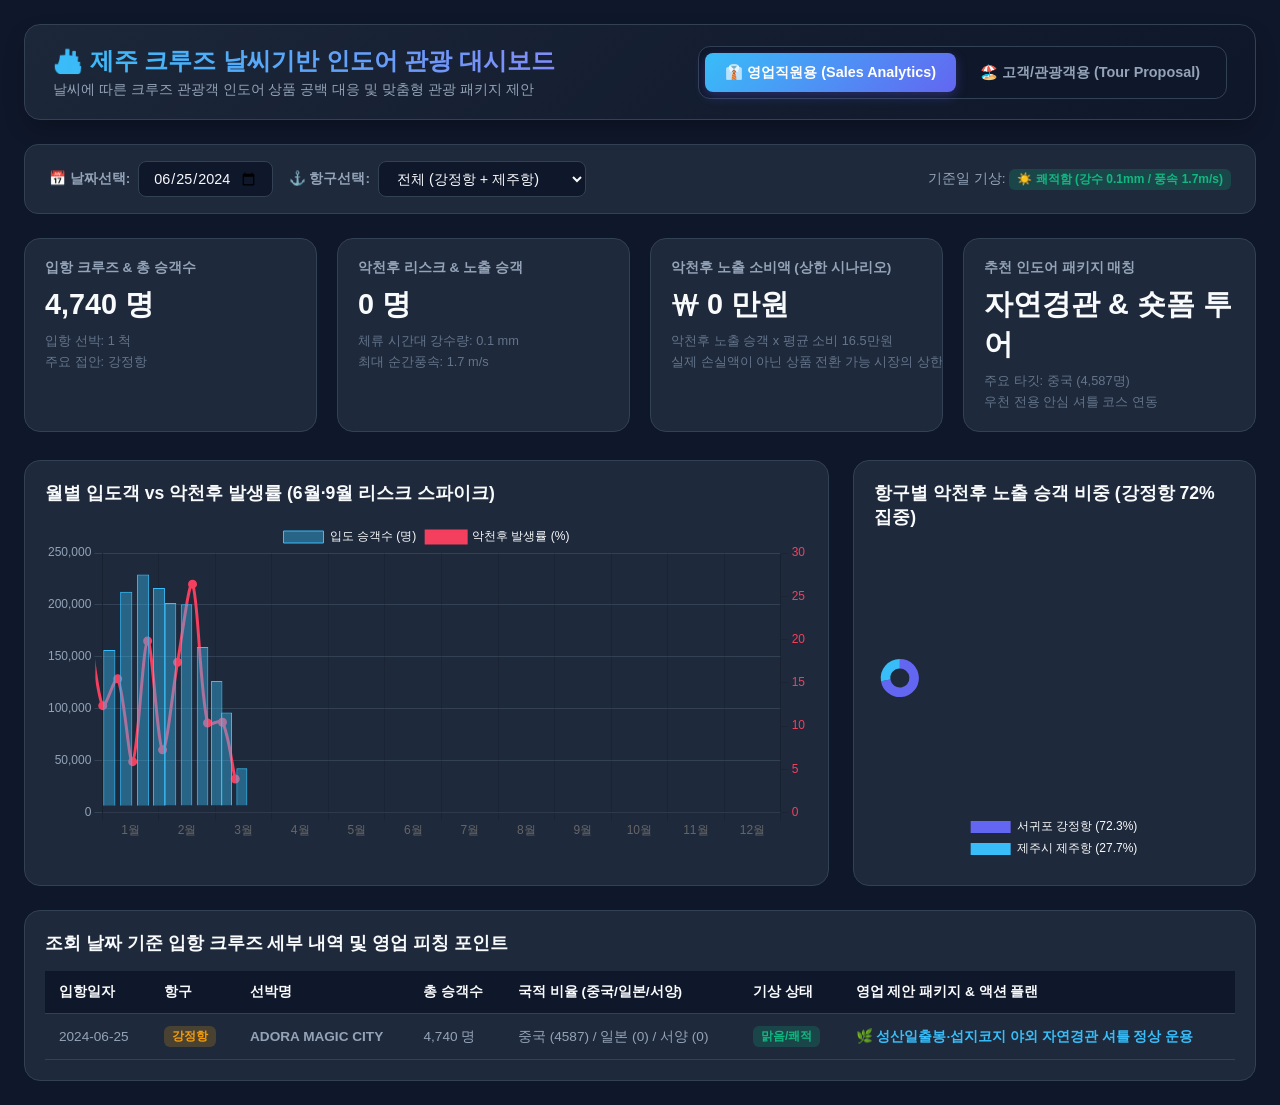
==== docs/jeju-cruise/index.html @ cdac814e "Publish Jeju cruise dashboard for GitHub Pages" ====
<!DOCTYPE html>
<html lang="ko">
<head>
    <meta charset="UTF-8">
    <meta name="viewport" content="width=device-width, initial-scale=1.0">
    <title>제주 크루즈 날씨기반 인도어 관광 상품 대시보드</title>
    <!-- Local Chart.js keeps charts available when the dashboard is opened offline. -->
    <script src="chart.umd.min.js"></script>
    <style>
        :root {
            --bg-main: #0f172a;
            --bg-card: #1e293b;
            --bg-hover: #334155;
            --accent-blue: #38bdf8;
            --accent-indigo: #6366f1;
            --accent-emerald: #10b981;
            --accent-amber: #f59e0b;
            --accent-rose: #f43f5e;
            --text-primary: #f8fafc;
            --text-secondary: #94a3b8;
            --text-muted: #64748b;
            --border-color: #334155;
        }

        * {
            margin: 0;
            padding: 0;
            box-sizing: border-box;
            font-family: 'Pretendard', -apple-system, BlinkMacSystemFont, sans-serif;
        }

        body {
            background-color: var(--bg-main);
            color: var(--text-primary);
            min-height: 100vh;
            padding: 24px;
        }

        .dashboard-header {
            display: flex;
            justify-content: space-between;
            align-items: center;
            background: linear-gradient(135deg, rgba(30,41,59,0.9), rgba(15,23,42,0.9));
            border: 1px solid var(--border-color);
            border-radius: 16px;
            padding: 20px 28px;
            margin-bottom: 24px;
            box-shadow: 0 10px 25px -5px rgba(0, 0, 0, 0.3);
            backdrop-filter: blur(12px);
        }

        .logo-title h1 {
            font-size: 1.5rem;
            font-weight: 700;
            background: linear-gradient(90deg, #38bdf8, #818cf8);
            -webkit-background-clip: text;
            -webkit-text-fill-color: transparent;
            display: flex;
            align-items: center;
            gap: 10px;
        }

        .logo-title p {
            font-size: 0.875rem;
            color: var(--text-secondary);
            margin-top: 4px;
        }

        .mode-switcher {
            display: flex;
            background: #0f172a;
            padding: 6px;
            border-radius: 12px;
            border: 1px solid var(--border-color);
            gap: 4px;
        }

        .mode-btn {
            padding: 10px 20px;
            border: none;
            border-radius: 8px;
            font-size: 0.9rem;
            font-weight: 600;
            cursor: pointer;
            transition: all 0.25s ease;
            color: var(--text-secondary);
            background: transparent;
            display: flex;
            align-items: center;
            gap: 8px;
        }

        .mode-btn.active {
            background: linear-gradient(135deg, var(--accent-blue), var(--accent-indigo));
            color: #ffffff;
            box-shadow: 0 4px 12px rgba(99, 102, 241, 0.3);
        }

        .filter-bar {
            display: flex;
            flex-wrap: wrap;
            align-items: center;
            gap: 16px;
            background: var(--bg-card);
            border: 1px solid var(--border-color);
            border-radius: 14px;
            padding: 16px 24px;
            margin-bottom: 24px;
        }

        .filter-group {
            display: flex;
            align-items: center;
            gap: 8px;
        }

        .filter-group label {
            font-size: 0.85rem;
            color: var(--text-secondary);
            font-weight: 600;
        }

        .filter-input, .filter-select {
            background: #0f172a;
            border: 1px solid var(--border-color);
            color: var(--text-primary);
            padding: 8px 14px;
            border-radius: 8px;
            font-size: 0.9rem;
            outline: none;
        }

        .filter-input:focus, .filter-select:focus {
            border-color: var(--accent-blue);
        }

        .kpi-grid {
            display: grid;
            grid-template-columns: repeat(auto-fit, minmax(240px, 1fr));
            gap: 20px;
            margin-bottom: 28px;
        }

        .kpi-card {
            background: var(--bg-card);
            border: 1px solid var(--border-color);
            border-radius: 16px;
            padding: 20px;
            position: relative;
            overflow: hidden;
            transition: transform 0.2s, border-color 0.2s;
        }

        .kpi-card:hover {
            transform: translateY(-2px);
            border-color: var(--accent-blue);
        }

        .kpi-title {
            font-size: 0.85rem;
            color: var(--text-secondary);
            font-weight: 600;
            margin-bottom: 8px;
        }

        .kpi-value {
            font-size: 1.8rem;
            font-weight: 800;
            color: var(--text-primary);
            margin-bottom: 8px;
        }

        /* Strict Line-break Rule for KPI Subtitles */
        .kpi-subtitle {
            font-size: 0.8rem;
            color: var(--text-muted);
            display: flex;
            flex-direction: column;
            gap: 4px;
        }

        .kpi-subtitle span {
            display: block;
            white-space: nowrap;
        }

        .badge {
            display: inline-block;
            padding: 2px 8px;
            border-radius: 6px;
            font-size: 0.75rem;
            font-weight: 700;
        }

        .badge-danger { background: rgba(244, 63, 94, 0.2); color: #f43f5e; }
        .badge-warning { background: rgba(245, 158, 11, 0.2); color: #f59e0b; }
        .badge-success { background: rgba(16, 185, 129, 0.2); color: #10b981; }

        .view-content {
            display: none;
        }
        .view-content.active {
            display: block;
        }

        .grid-2col {
            display: grid;
            grid-template-columns: 2fr 1fr;
            gap: 24px;
            margin-bottom: 24px;
        }

        .chart-card {
            background: var(--bg-card);
            border: 1px solid var(--border-color);
            border-radius: 16px;
            padding: 20px;
        }

        .chart-card h3 {
            font-size: 1.1rem;
            font-weight: 700;
            margin-bottom: 16px;
            display: flex;
            align-items: center;
            justify-content: space-between;
        }

        .chart-container {
            position: relative;
            height: 320px;
            width: 100%;
        }

        .data-table {
            width: 100%;
            border-collapse: collapse;
            font-size: 0.85rem;
            color: var(--text-secondary);
        }

        .data-table th, .data-table td {
            padding: 12px 14px;
            text-align: left;
            border-bottom: 1px solid var(--border-color);
        }

        .data-table th {
            background: #0f172a;
            color: var(--text-primary);
            font-weight: 700;
        }

        .data-table tbody tr:hover {
            background: var(--bg-hover);
        }

        .package-grid {
            display: grid;
            grid-template-columns: repeat(auto-fit, minmax(320px, 1fr));
            gap: 24px;
        }

        .package-card {
            background: var(--bg-card);
            border: 1px solid var(--border-color);
            border-radius: 20px;
            overflow: hidden;
            box-shadow: 0 10px 20px rgba(0,0,0,0.2);
            transition: transform 0.3s;
        }

        .package-card:hover {
            transform: translateY(-5px);
            border-color: var(--accent-blue);
        }

        .package-header {
            padding: 24px;
            background: linear-gradient(135deg, rgba(56, 189, 248, 0.1), rgba(99, 102, 241, 0.1));
            border-bottom: 1px solid var(--border-color);
        }

        .package-tag {
            display: inline-block;
            padding: 4px 12px;
            border-radius: 20px;
            font-size: 0.75rem;
            font-weight: 700;
            margin-bottom: 8px;
            background: var(--accent-blue);
            color: #0f172a;
        }

        .package-header h3 {
            font-size: 1.25rem;
            font-weight: 700;
            color: var(--text-primary);
        }

        .package-body {
            padding: 24px;
        }

        .timeline {
            display: flex;
            flex-direction: column;
            gap: 16px;
            margin-top: 12px;
        }

        .timeline-item {
            display: flex;
            gap: 12px;
            align-items: flex-start;
        }

        .timeline-time {
            font-size: 0.8rem;
            font-weight: 700;
            color: var(--accent-blue);
            min-width: 50px;
        }

        .timeline-desc {
            font-size: 0.85rem;
            color: var(--text-secondary);
        }

        .cta-btn {
            width: 100%;
            padding: 14px;
            border: none;
            border-radius: 12px;
            background: linear-gradient(135deg, var(--accent-blue), var(--accent-indigo));
            color: #ffffff;
            font-weight: 700;
            font-size: 0.95rem;
            cursor: pointer;
            margin-top: 20px;
            transition: opacity 0.2s;
        }

        .cta-btn:hover {
            opacity: 0.9;
        }

        .weather-banner {
            background: linear-gradient(135deg, #1e3a8a, #0284c7);
            border-radius: 16px;
            padding: 24px;
            margin-bottom: 28px;
            display: flex;
            justify-content: space-between;
            align-items: center;
        }

        .weather-info h2 {
            font-size: 1.4rem;
            margin-bottom: 6px;
        }

        .weather-info p {
            font-size: 0.9rem;
            opacity: 0.9;
        }

        @media (max-width: 720px) {
            body {
                padding: 12px;
            }

            .dashboard-header {
                flex-direction: column;
                align-items: stretch;
                gap: 16px;
                padding: 18px;
            }

            .logo-title h1 {
                display: block;
                font-size: 1.25rem;
                line-height: 1.4;
            }

            .mode-switcher {
                width: 100%;
            }

            .mode-btn {
                flex: 1;
                justify-content: center;
                padding: 10px 8px;
                font-size: 0.78rem;
            }

            .filter-bar {
                align-items: stretch;
                padding: 16px;
            }

            .filter-group {
                justify-content: space-between;
                width: 100%;
            }

            .filter-input,
            .filter-select {
                max-width: 68%;
            }

            .grid-2col {
                grid-template-columns: 1fr;
            }

            .package-grid {
                grid-template-columns: 1fr;
            }

            .weather-banner {
                align-items: flex-start;
                gap: 16px;
            }

            .chart-card {
                overflow-x: auto;
            }

            .data-table {
                min-width: 980px;
            }
        }
    </style>
</head>
<body>

    <header class="dashboard-header">
        <div class="logo-title">
            <h1>🚢 제주 크루즈 날씨기반 인도어 관광 대시보드</h1>
            <p>날씨에 따른 크루즈 관광객 인도어 상품 공백 대응 및 맞춤형 관광 패키지 제안</p>
        </div>
        <div class="mode-switcher">
            <button class="mode-btn active" id="btn-sales" onclick="switchMode('sales')">
                👔 영업직원용 (Sales Analytics)
            </button>
            <button class="mode-btn" id="btn-customer" onclick="switchMode('customer')">
                🏖️ 고객/관광객용 (Tour Proposal)
            </button>
        </div>
    </header>

    <div class="filter-bar">
        <div class="filter-group">
            <label for="date-picker">📅 날짜선택:</label>
            <input type="date" id="date-picker" class="filter-input" value="2024-06-25" min="2024-01-01" max="2026-09-14" onchange="handleDateChange()">
        </div>
        <div class="filter-group">
            <label for="port-select">⚓ 항구선택:</label>
            <select id="port-select" class="filter-select" onchange="handleDateChange()">
                <option value="ALL">전체 (강정항 + 제주항)</option>
                <option value="강정항">서귀포 강정항 (초대형선)</option>
                <option value="제주항">제주시 제주항 (중소형선)</option>
            </select>
        </div>
        <div style="margin-left: auto; font-size: 0.85rem; color: var(--text-secondary);">
            기준일 기상: <strong id="weather-status" style="color: var(--accent-amber);">데이터 조회 중...</strong>
        </div>
    </div>

    <!-- Structured KPI Cards Subtitle -->
    <div class="kpi-grid">
        <div class="kpi-card">
            <div class="kpi-title">입항 크루즈 & 총 승객수</div>
            <div class="kpi-value" id="kpi-passengers">- 명</div>
            <div class="kpi-subtitle">
                <span id="kpi-ship-count">입항 선박: - 척</span>
                <span id="kpi-port-info">주요 접안: -</span>
            </div>
        </div>
        <div class="kpi-card">
            <div class="kpi-title">악천후 리스크 & 노출 승객</div>
            <div class="kpi-value" id="kpi-bad-weather-cnt">- 명</div>
            <div class="kpi-subtitle">
                <span id="kpi-rain-info">체류 시간대 강수량: - mm</span>
                <span id="kpi-wind-info">최대 순간풍속: - m/s</span>
            </div>
        </div>
        <div class="kpi-card">
            <div class="kpi-title">악천후 노출 소비액 (상한 시나리오)</div>
            <div class="kpi-value" id="kpi-revenue-loss">₩ - 만원</div>
            <div class="kpi-subtitle">
                <span>악천후 노출 승객 x 평균 소비 16.5만원</span>
                <span>실제 손실액이 아닌 상품 전환 가능 시장의 상한값</span>
            </div>
        </div>
        <div class="kpi-card">
            <div class="kpi-title">추천 인도어 패키지 매칭</div>
            <div class="kpi-value" id="kpi-package-recommend">-</div>
            <div class="kpi-subtitle">
                <span id="kpi-target-nat">주요 타깃 국적: -</span>
                <span>우천 전용 안심 셔틀 코스 연동</span>
            </div>
        </div>
    </div>

    <div id="sales-view" class="view-content active">
        <div class="grid-2col">
            <div class="chart-card">
                <h3>월별 입도객 vs 악천후 발생률 (6월·9월 리스크 스파이크)</h3>
                <div class="chart-container">
                    <canvas id="monthlyChart"></canvas>
                </div>
            </div>
            <div class="chart-card">
                <h3>항구별 악천후 노출 승객 비중 (강정항 72% 집중)</h3>
                <div class="chart-container">
                    <canvas id="portChart"></canvas>
                </div>
            </div>
        </div>

        <div class="chart-card">
            <h3>조회 날짜 기준 입항 크루즈 세부 내역 및 영업 피칭 포인트</h3>
            <table class="data-table">
                <thead>
                    <tr>
                        <th>입항일자</th>
                        <th>항구</th>
                        <th>선박명</th>
                        <th>총 승객수</th>
                        <th>국적 비율 (중국/일본/서양)</th>
                        <th>기상 상태</th>
                        <th>영업 제안 패키지 & 액션 플랜</th>
                    </tr>
                </thead>
                <tbody id="sales-table-body">
                </tbody>
            </table>
        </div>
    </div>

    <div id="customer-view" class="view-content">
        <div class="weather-banner">
            <div class="weather-info">
                <h2 id="customer-banner-title">☔ 제주 안심 우천 맞춤형 인도어 관광 가이드</h2>
                <p id="customer-banner-desc">비바람 걱정 없는 쾌적한 100% 실내 웰니스, 쇼핑, 미식 맞춤 코스를 추천해 드립니다.</p>
            </div>
            <button class="cta-btn" style="width: auto; padding: 12px 24px; margin-top: 0;" onclick="alert('안심 셔틀 및 가이드 상담 신청이 완료되었습니다!')">
                📱 1:1 패키지 문의하기
            </button>
        </div>

        <div class="package-grid">
            <div class="package-card">
                <div class="package-header">
                    <span class="package-tag">강정항 / 초대형선 특화</span>
                    <h3>🌿 Rain-Free 서귀포 웰니스 & 미디어아트 Tour</h3>
                </div>
                <div class="package-body">
                    <p style="font-size: 0.85rem; color: var(--text-secondary); margin-bottom: 16px;">
                        하선부터 귀선까지 빗물 한 방울 맞지 않는 100% 실내 웰니스 & 예술 경험 코스입니다.
                    </p>
                    <div class="timeline">
                        <div class="timeline-item">
                            <div class="timeline-time">10:00</div>
                            <div class="timeline-desc">강정항 프라이빗 우천 안심 셔틀 탑승</div>
                        </div>
                        <div class="timeline-item">
                            <div class="timeline-time">11:00</div>
                            <div class="timeline-desc">아쿠아플라넷 제주 & 몰입형 미디어아트 관람</div>
                        </div>
                        <div class="timeline-item">
                            <div class="timeline-time">13:00</div>
                            <div class="timeline-desc">중문 복합몰 실내 K-Beauty 웰니스 스파 & 다도</div>
                        </div>
                        <div class="timeline-item">
                            <div class="timeline-time">15:30</div>
                            <div class="timeline-desc">서귀포 올레시장 비가림 아케이드 명품 미식 체험</div>
                        </div>
                    </div>
                    <button class="cta-btn" onclick="alert('Rain-Free 웰니스 패키지 예약 페이지로 이동합니다.')">이 패키지 선택하기</button>
                </div>
            </div>

            <div class="package-card">
                <div class="package-header">
                    <span class="package-tag" style="background: var(--accent-rose); color: #fff;">중국/단체 고지출 고객</span>
                    <h3>🛍️ 럭셔리 실내 쇼핑 & 셰프 K-푸드 Tour</h3>
                </div>
                <div class="package-body">
                    <p style="font-size: 0.85rem; color: var(--text-secondary); margin-bottom: 16px;">
                        우천 시 로드샵 이동 불편을 완전 해소한 실내 명품 면세 쇼핑 및 셰프 도슨트 패키지입니다.
                    </p>
                    <div class="timeline">
                        <div class="timeline-item">
                            <div class="timeline-time">10:30</div>
                            <div class="timeline-desc">제주 시내 대형 실내 면세점 VIP 라운지 도착</div>
                        </div>
                        <div class="timeline-item">
                            <div class="timeline-time">12:30</div>
                            <div class="timeline-desc">제주 향토 셰프가 선보이는 전복·흑돼지 실내 코스 요리</div>
                        </div>
                        <div class="timeline-item">
                            <div class="timeline-time">14:30</div>
                            <div class="timeline-desc">실내 K-뷰티 & 전통공예 팝업스토어 프리미엄 쇼핑</div>
                        </div>
                        <div class="timeline-item">
                            <div class="timeline-time">16:30</div>
                            <div class="timeline-desc">구매 물품 크루즈 수하물 직송 서비스 및 안심 귀선</div>
                        </div>
                    </div>
                    <button class="cta-btn" onclick="alert('럭셔리 쇼핑 패키지 예약 페이지로 이동합니다.')">이 패키지 선택하기</button>
                </div>
            </div>

            <div class="package-card">
                <div class="package-header">
                    <span class="package-tag" style="background: var(--accent-emerald); color: #0f172a;">가변형 예보 연동</span>
                    <h3>⚡ All-Weather 스마트 셔틀 & 실내 Pass</h3>
                </div>
                <div class="package-body">
                    <p style="font-size: 0.85rem; color: var(--text-secondary); margin-bottom: 16px;">
                        맑을 때는 야외 자연경관, 비가 오면 즉시 실내 특화 코스로 자동 전환되는 똑똑한 패스입니다.
                    </p>
                    <div class="timeline">
                        <div class="timeline-item">
                            <div class="timeline-time">안내</div>
                            <div class="timeline-desc">입항 24시간 전 날씨 예보에 따른 코스 자동 확정 알림</div>
                        </div>
                        <div class="timeline-item">
                            <div class="timeline-time">혜택 1</div>
                            <div class="timeline-desc">우천 시 서귀포/제주시 주요 실내 박물관·전시관 자유 입장</div>
                        </div>
                        <div class="timeline-item">
                            <div class="timeline-time">혜택 2</div>
                            <div class="timeline-desc">크루즈 터미널 내 우천 안심 대기 라운지 & 무료 초고속 와이파이</div>
                        </div>
                    </div>
                    <button class="cta-btn" onclick="alert('All-Weather 스마트 패스 예약 페이지로 이동합니다.')">이 패키지 선택하기</button>
                </div>
            </div>
        </div>
    </div>

    <script>
        const RAW_DATA = [{"date": "2026-09-14", "ship": "Adora Magic City", "port": "강정항", "passengers": 0, "cn_passengers": 0, "jp_passengers": 0, "us_passengers": 0, "rain": 0.0, "wind": 3.2, "temp": 28.4, "is_bad_weather": false}, {"date": "2026-09-14", "ship": "Adora Mediterranea", "port": "제주항", "passengers": 2539, "cn_passengers": 2521, "jp_passengers": 0, "us_passengers": 0, "rain": 0.0, "wind": 3.6, "temp": 27.7, "is_bad_weather": false}, {"date": "2026-09-14", "ship": "Visio", "port": "강정항", "passengers": 2763, "cn_passengers": 2725, "jp_passengers": 0, "us_passengers": 0, "rain": 0.0, "wind": 3.2, "temp": 28.4, "is_bad_weather": false}, {"date": "2026-09-13", "ship": "Adora Mediterranea", "port": "제주항", "passengers": 0, "cn_passengers": 0, "jp_passengers": 0, "us_passengers": 0, "rain": 0.0, "wind": 3.5, "temp": 27.9, "is_bad_weather": false}, {"date": "2026-09-13", "ship": "MSC Bellissima", "port": "강정항", "passengers": 4486, "cn_passengers": 3454, "jp_passengers": 17, "us_passengers": 0, "rain": 0.0, "wind": 3.0, "temp": 28.8, "is_bad_weather": false}, {"date": "2026-09-12", "ship": "Adora Magic City", "port": "강정항", "passengers": 0, "cn_passengers": 0, "jp_passengers": 0, "us_passengers": 0, "rain": 0.0, "wind": 3.7, "temp": 27.9, "is_bad_weather": false}, {"date": "2026-09-12", "ship": "Dream", "port": "제주항", "passengers": 2222, "cn_passengers": 2184, "jp_passengers": 0, "us_passengers": 0, "rain": 0.0, "wind": 4.7, "temp": 27.1, "is_bad_weather": false}, {"date": "2026-09-11", "ship": "Adora Magic City", "port": "강정항", "passengers": 0, "cn_passengers": 0, "jp_passengers": 0, "us_passengers": 0, "rain": 0.0, "wind": 4.0, "temp": 27.2, "is_bad_weather": false}, {"date": "2026-09-10", "ship": "Adora Mediterranea", "port": "제주항", "passengers": 2013, "cn_passengers": 2004, "jp_passengers": 0, "us_passengers": 0, "rain": 0.0, "wind": 6.7, "temp": 25.8, "is_bad_weather": false}, {"date": "2026-09-09", "ship": "MSC Bellissima", "port": "강정항", "passengers": 3976, "cn_passengers": 2869, "jp_passengers": 2, "us_passengers": 0, "rain": 0.0, "wind": 5.1, "temp": 26.7, "is_bad_weather": false}, {"date": "2026-09-09", "ship": "Spectrum of The Seas", "port": "강정항", "passengers": 5138, "cn_passengers": 4406, "jp_passengers": 6, "us_passengers": 0, "rain": 0.0, "wind": 5.1, "temp": 26.7, "is_bad_weather": false}, {"date": "2026-09-09", "ship": "Visio", "port": "제주항", "passengers": 1807, "cn_passengers": 1763, "jp_passengers": 0, "us_passengers": 0, "rain": 0.0, "wind": 5.8, "temp": 26.9, "is_bad_weather": false}, {"date": "2026-09-08", "ship": "Adora Magic City", "port": "제주항", "passengers": 0, "cn_passengers": 0, "jp_passengers": 0, "us_passengers": 0, "rain": 0.0, "wind": 3.3, "temp": 28.7, "is_bad_weather": false}, {"date": "2026-09-08", "ship": "Adora Mediterranea", "port": "제주항", "passengers": 0, "cn_passengers": 0, "jp_passengers": 0, "us_passengers": 0, "rain": 0.0, "wind": 3.3, "temp": 28.7, "is_bad_weather": false}, {"date": "2026-09-08", "ship": "Dream", "port": "제주항", "passengers": 2012, "cn_passengers": 1981, "jp_passengers": 0, "us_passengers": 0, "rain": 0.0, "wind": 3.3, "temp": 28.7, "is_bad_weather": false}, {"date": "2026-09-07", "ship": "Adora Magic City", "port": "강정항", "passengers": 1529, "cn_passengers": 42, "jp_passengers": 0, "us_passengers": 0, "rain": 0.0, "wind": 6.0, "temp": 28.2, "is_bad_weather": false}, {"date": "2026-09-06", "ship": "Adora Magic City", "port": "강정항", "passengers": 0, "cn_passengers": 0, "jp_passengers": 0, "us_passengers": 0, "rain": 0.0, "wind": 4.7, "temp": 28.3, "is_bad_weather": false}, {"date": "2026-09-06", "ship": "Adora Mediterranea", "port": "강정항", "passengers": 0, "cn_passengers": 0, "jp_passengers": 0, "us_passengers": 0, "rain": 0.0, "wind": 4.7, "temp": 28.3, "is_bad_weather": false}, {"date": "2026-09-06", "ship": "Adora Mediterranea", "port": "제주항", "passengers": 0, "cn_passengers": 0, "jp_passengers": 0, "us_passengers": 0, "rain": 0.1, "wind": 8.0, "temp": 27.3, "is_bad_weather": false}, {"date": "2026-09-06", "ship": "Costa Serena", "port": "강정항", "passengers": 0, "cn_passengers": 0, "jp_passengers": 0, "us_passengers": 0, "rain": 0.0, "wind": 4.7, "temp": 28.3, "is_bad_weather": false}, {"date": "2026-09-05", "ship": "Asuka 3", "port": "제주항", "passengers": 0, "cn_passengers": 0, "jp_passengers": 0, "us_passengers": 0, "rain": 0.0, "wind": 7.9, "temp": 27.0, "is_bad_weather": false}, {"date": "2026-09-05", "ship": "MSC Bellissima", "port": "강정항", "passengers": 0, "cn_passengers": 0, "jp_passengers": 0, "us_passengers": 0, "rain": 0.0, "wind": 5.9, "temp": 28.1, "is_bad_weather": false}, {"date": "2026-09-04", "ship": "Dream", "port": "제주항", "passengers": 0, "cn_passengers": 0, "jp_passengers": 0, "us_passengers": 0, "rain": 0.0, "wind": 10.3, "temp": 26.9, "is_bad_weather": true}, {"date": "2026-09-04", "ship": "Visio", "port": "강정항", "passengers": 0, "cn_passengers": 0, "jp_passengers": 0, "us_passengers": 0, "rain": 0.0, "wind": 6.4, "temp": 26.8, "is_bad_weather": false}, {"date": "2026-09-03", "ship": "Adora Magic City", "port": "강정항", "passengers": 0, "cn_passengers": 0, "jp_passengers": 0, "us_passengers": 0, "rain": 0.0, "wind": 5.6, "temp": 32.2, "is_bad_weather": false}, {"date": "2026-09-03", "ship": "Adora Mediterranea", "port": "제주항", "passengers": 0, "cn_passengers": 0, "jp_passengers": 0, "us_passengers": 0, "rain": 0.0, "wind": 6.3, "temp": 30.5, "is_bad_weather": false}, {"date": "2026-09-01", "ship": "MSC Bellissima", "port": "강정항", "passengers": 4549, "cn_passengers": 3501, "jp_passengers": 0, "us_passengers": 0, "rain": 1.0, "wind": 2.2, "temp": 30.6, "is_bad_weather": true}, {"date": "2026-09-01", "ship": "Star Navigator", "port": "제주항", "passengers": 2077, "cn_passengers": 2, "jp_passengers": 1, "us_passengers": 0, "rain": 0.0, "wind": 4.1, "temp": 31.2, "is_bad_weather": false}, {"date": "2026-08-31", "ship": "Dream", "port": "제주항", "passengers": 382, "cn_passengers": 351, "jp_passengers": 0, "us_passengers": 0, "rain": 0.0, "wind": 5.5, "temp": 32.5, "is_bad_weather": false}, {"date": "2026-08-30", "ship": "Spectrum of The Seas", "port": "강정항", "passengers": 4223, "cn_passengers": 3930, "jp_passengers": 3, "us_passengers": 0, "rain": 1.1, "wind": 3.9, "temp": 30.7, "is_bad_weather": true}, {"date": "2026-08-29", "ship": "Adora Mediterranea", "port": "강정항", "passengers": 1519, "cn_passengers": 1509, "jp_passengers": 0, "us_passengers": 0, "rain": 1.5, "wind": 3.7, "temp": 30.8, "is_bad_weather": true}, {"date": "2026-08-29", "ship": "Mitsui Ocean Fuji", "port": "제주항", "passengers": 235, "cn_passengers": 1, "jp_passengers": 187, "us_passengers": 0, "rain": 0.0, "wind": 3.8, "temp": 31.1, "is_bad_weather": false}, {"date": "2026-08-28", "ship": "MSC Bellissima", "port": "강정항", "passengers": 5133, "cn_passengers": 4212, "jp_passengers": 2, "us_passengers": 0, "rain": 1.6, "wind": 2.8, "temp": 30.3, "is_bad_weather": true}, {"date": "2026-08-27", "ship": "Dream", "port": "제주항", "passengers": 952, "cn_passengers": 920, "jp_passengers": 0, "us_passengers": 0, "rain": 0.0, "wind": 4.6, "temp": 32.9, "is_bad_weather": false}, {"date": "2026-08-26", "ship": "Visio", "port": "강정항", "passengers": 689, "cn_passengers": 652, "jp_passengers": 0, "us_passengers": 0, "rain": 0.0, "wind": 3.6, "temp": 33.8, "is_bad_weather": false}, {"date": "2026-08-24", "ship": "Adora Mediterranea", "port": "제주항", "passengers": 2359, "cn_passengers": 2336, "jp_passengers": 1, "us_passengers": 0, "rain": 0.0, "wind": 4.2, "temp": 32.6, "is_bad_weather": false}, {"date": "2026-08-24", "ship": "MSC Bellissima", "port": "강정항", "passengers": 5465, "cn_passengers": 4467, "jp_passengers": 0, "us_passengers": 0, "rain": 0.0, "wind": 2.0, "temp": 31.1, "is_bad_weather": false}, {"date": "2026-08-23", "ship": "Dream", "port": "제주항", "passengers": 0, "cn_passengers": 0, "jp_passengers": 0, "us_passengers": 0, "rain": 0.0, "wind": 3.9, "temp": 33.0, "is_bad_weather": false}, {"date": "2026-08-22", "ship": "Dream", "port": "제주항", "passengers": 1631, "cn_passengers": 1602, "jp_passengers": 0, "us_passengers": 0, "rain": 0.9999999999999999, "wind": 4.6, "temp": 31.5, "is_bad_weather": false}, {"date": "2026-08-22", "ship": "Spectrum of The Seas", "port": "강정항", "passengers": 5306, "cn_passengers": 5058, "jp_passengers": 14, "us_passengers": 0, "rain": 1.4, "wind": 1.9, "temp": 30.2, "is_bad_weather": true}, {"date": "2026-08-21", "ship": "Visio", "port": "강정항", "passengers": 1425, "cn_passengers": 1392, "jp_passengers": 0, "us_passengers": 0, "rain": 0.0, "wind": 2.2, "temp": 31.1, "is_bad_weather": false}, {"date": "2026-08-20", "ship": "Mitsui Ocean Fuji", "port": "제주항", "passengers": 138, "cn_passengers": 0, "jp_passengers": 129, "us_passengers": 0, "rain": 0.0, "wind": 4.1, "temp": 32.2, "is_bad_weather": false}, {"date": "2026-08-19", "ship": "Adora Mediterranea", "port": "제주항", "passengers": 2090, "cn_passengers": 2064, "jp_passengers": 0, "us_passengers": 0, "rain": 0.0, "wind": 3.8, "temp": 31.5, "is_bad_weather": false}, {"date": "2026-08-19", "ship": "Dream", "port": "강정항", "passengers": 0, "cn_passengers": 0, "jp_passengers": 0, "us_passengers": 0, "rain": 0.0, "wind": 1.8, "temp": 30.8, "is_bad_weather": false}, {"date": "2026-08-18", "ship": "Star Navigator", "port": "제주항", "passengers": 2363, "cn_passengers": 4, "jp_passengers": 0, "us_passengers": 0, "rain": 1.1, "wind": 2.9, "temp": 28.2, "is_bad_weather": true}, {"date": "2026-08-16", "ship": "Visio", "port": "강정항", "passengers": 1692, "cn_passengers": 1646, "jp_passengers": 3, "us_passengers": 0, "rain": 3.4, "wind": 3.3, "temp": 28.0, "is_bad_weather": true}, {"date": "2026-08-15", "ship": "Dream", "port": "제주항", "passengers": 0, "cn_passengers": 0, "jp_passengers": 0, "us_passengers": 0, "rain": 2.0, "wind": 5.0, "temp": 27.4, "is_bad_weather": true}, {"date": "2026-08-15", "ship": "MSC Bellissima", "port": "강정항", "passengers": 4846, "cn_passengers": 4210, "jp_passengers": 4, "us_passengers": 0, "rain": 8.2, "wind": 2.9, "temp": 25.7, "is_bad_weather": true}, {"date": "2026-08-14", "ship": "Adora Mediterranea", "port": "제주항", "passengers": 2173, "cn_passengers": 2134, "jp_passengers": 0, "us_passengers": 0, "rain": 0.0, "wind": 6.5, "temp": 28.9, "is_bad_weather": false}, {"date": "2026-08-13", "ship": "Spectrum of The Seas", "port": "강정항", "passengers": 3792, "cn_passengers": 2117, "jp_passengers": 0, "us_passengers": 0, "rain": 5.5, "wind": 3.6, "temp": 28.6, "is_bad_weather": true}, {"date": "2026-08-12", "ship": "MSC Bellissima", "port": "강정항", "passengers": 3977, "cn_passengers": 2750, "jp_passengers": 7, "us_passengers": 0, "rain": 0.0, "wind": 4.7, "temp": 29.4, "is_bad_weather": false}, {"date": "2026-08-11", "ship": "Dream", "port": "제주항", "passengers": 0, "cn_passengers": 0, "jp_passengers": 0, "us_passengers": 0, "rain": 0.0, "wind": 6.3, "temp": 29.0, "is_bad_weather": false}, {"date": "2026-08-11", "ship": "Visio", "port": "강정항", "passengers": 0, "cn_passengers": 0, "jp_passengers": 0, "us_passengers": 0, "rain": 0.0, "wind": 5.7, "temp": 28.8, "is_bad_weather": false}, {"date": "2026-08-09", "ship": "Adora Magic City", "port": "강정항", "passengers": 4295, "cn_passengers": 4268, "jp_passengers": 0, "us_passengers": 0, "rain": 0.4, "wind": 6.3, "temp": 28.8, "is_bad_weather": false}, {"date": "2026-08-09", "ship": "Adora Mediterranea", "port": "제주항", "passengers": 0, "cn_passengers": 0, "jp_passengers": 0, "us_passengers": 0, "rain": 1.9, "wind": 5.1, "temp": 28.4, "is_bad_weather": true}, {"date": "2026-08-07", "ship": "Dream", "port": "제주항", "passengers": 0, "cn_passengers": 0, "jp_passengers": 0, "us_passengers": 0, "rain": 0.0, "wind": 6.6, "temp": 30.6, "is_bad_weather": false}, {"date": "2026-08-07", "ship": "Spectrum of The Seas", "port": "강정항", "passengers": 5320, "cn_passengers": 4791, "jp_passengers": 0, "us_passengers": 0, "rain": 0.0, "wind": 5.9, "temp": 31.8, "is_bad_weather": false}, {"date": "2026-08-06", "ship": "MSC Bellissima", "port": "강정항", "passengers": 0, "cn_passengers": 0, "jp_passengers": 0, "us_passengers": 0, "rain": 0.0, "wind": 5.2, "temp": 33.3, "is_bad_weather": false}, {"date": "2026-08-06", "ship": "Visio", "port": "강정항", "passengers": 2133, "cn_passengers": 2085, "jp_passengers": 2, "us_passengers": 0, "rain": 0.0, "wind": 5.2, "temp": 33.3, "is_bad_weather": false}, {"date": "2026-08-05", "ship": "Adora Magic City", "port": "강정항", "passengers": 4962, "cn_passengers": 4872, "jp_passengers": 3, "us_passengers": 0, "rain": 0.0, "wind": 4.8, "temp": 32.7, "is_bad_weather": false}, {"date": "2026-08-05", "ship": "Adora Mediterranea", "port": "강정항", "passengers": 0, "cn_passengers": 0, "jp_passengers": 0, "us_passengers": 0, "rain": 0.0, "wind": 4.8, "temp": 32.7, "is_bad_weather": false}, {"date": "2026-08-05", "ship": "Adora Mediterranea", "port": "제주항", "passengers": 1327, "cn_passengers": 1313, "jp_passengers": 0, "us_passengers": 0, "rain": 0.0, "wind": 6.3, "temp": 30.7, "is_bad_weather": false}, {"date": "2026-08-04", "ship": "Dream", "port": "제주항", "passengers": 1994, "cn_passengers": 1950, "jp_passengers": 0, "us_passengers": 0, "rain": 0.0, "wind": 6.1, "temp": 31.8, "is_bad_weather": false}, {"date": "2026-08-03", "ship": "Dream", "port": "제주항", "passengers": 0, "cn_passengers": 0, "jp_passengers": 0, "us_passengers": 0, "rain": 0.0, "wind": 5.0, "temp": 31.9, "is_bad_weather": false}, {"date": "2026-08-02", "ship": "MSC Bellissima", "port": "강정항", "passengers": 0, "cn_passengers": 0, "jp_passengers": 0, "us_passengers": 0, "rain": 0.0, "wind": 3.0, "temp": 32.9, "is_bad_weather": false}, {"date": "2026-08-01", "ship": "Spectrum of The Seas", "port": "강정항", "passengers": 5285, "cn_passengers": 4967, "jp_passengers": 4, "us_passengers": 0, "rain": 0.0, "wind": 4.4, "temp": 32.4, "is_bad_weather": false}, {"date": "2026-08-01", "ship": "Visio", "port": "강정항", "passengers": 0, "cn_passengers": 0, "jp_passengers": 0, "us_passengers": 0, "rain": 0.0, "wind": 4.4, "temp": 32.4, "is_bad_weather": false}, {"date": "2026-07-31", "ship": "Adora Magic City", "port": "강정항", "passengers": 4428, "cn_passengers": 4326, "jp_passengers": 2, "us_passengers": 0, "rain": 0.0, "wind": 4.2, "temp": 32.6, "is_bad_weather": false}, {"date": "2026-07-30", "ship": "Adora Mediterranea", "port": "제주항", "passengers": 0, "cn_passengers": 0, "jp_passengers": 0, "us_passengers": 0, "rain": 0.0, "wind": 6.1, "temp": 33.2, "is_bad_weather": false}, {"date": "2026-07-30", "ship": "Dream", "port": "강정항", "passengers": 0, "cn_passengers": 0, "jp_passengers": 0, "us_passengers": 0, "rain": 0.0, "wind": 5.2, "temp": 32.4, "is_bad_weather": false}, {"date": "2026-07-29", "ship": "Adora Mediterranea", "port": "제주항", "passengers": 1827, "cn_passengers": 1795, "jp_passengers": 0, "us_passengers": 0, "rain": 0.0, "wind": 5.4, "temp": 32.7, "is_bad_weather": false}, {"date": "2026-07-27", "ship": "Adora Magic City", "port": "강정항", "passengers": 5057, "cn_passengers": 4989, "jp_passengers": 0, "us_passengers": 0, "rain": 0.0, "wind": 4.0, "temp": 32.0, "is_bad_weather": false}, {"date": "2026-07-27", "ship": "Visio", "port": "강정항", "passengers": 2023, "cn_passengers": 1976, "jp_passengers": 3, "us_passengers": 0, "rain": 0.0, "wind": 4.0, "temp": 32.0, "is_bad_weather": false}, {"date": "2026-07-26", "ship": "Dream", "port": "강정항", "passengers": 0, "cn_passengers": 0, "jp_passengers": 0, "us_passengers": 0, "rain": 0.0, "wind": 4.7, "temp": 32.0, "is_bad_weather": false}, {"date": "2026-07-26", "ship": "Mitsui Ocean Fuji", "port": "제주항", "passengers": 301, "cn_passengers": 0, "jp_passengers": 265, "us_passengers": 0, "rain": 0.0, "wind": 4.7, "temp": 31.9, "is_bad_weather": false}, {"date": "2026-07-25", "ship": "Diamond Princess", "port": "강정항", "passengers": 2946, "cn_passengers": 24, "jp_passengers": 2009, "us_passengers": 0, "rain": 0.0, "wind": 4.4, "temp": 32.0, "is_bad_weather": false}, {"date": "2026-07-24", "ship": "Adora Mediterranea", "port": "제주항", "passengers": 1446, "cn_passengers": 1413, "jp_passengers": 0, "us_passengers": 0, "rain": 0.0, "wind": 5.3, "temp": 31.4, "is_bad_weather": false}, {"date": "2026-07-23", "ship": "Adora Magic City", "port": "강정항", "passengers": 4003, "cn_passengers": 3918, "jp_passengers": 0, "us_passengers": 0, "rain": 0.0, "wind": 3.4, "temp": 31.5, "is_bad_weather": false}, {"date": "2026-07-22", "ship": "Dream", "port": "제주항", "passengers": 0, "cn_passengers": 0, "jp_passengers": 0, "us_passengers": 0, "rain": 0.0, "wind": 5.5, "temp": 31.8, "is_bad_weather": false}, {"date": "2026-07-22", "ship": "Visio", "port": "강정항", "passengers": 1920, "cn_passengers": 1861, "jp_passengers": 0, "us_passengers": 0, "rain": 0.2, "wind": 2.4, "temp": 31.1, "is_bad_weather": false}, {"date": "2026-07-21", "ship": "Villa Vie Odyssey", "port": "제주항", "passengers": 0, "cn_passengers": 0, "jp_passengers": 0, "us_passengers": 0, "rain": 0.0, "wind": 5.0, "temp": 31.6, "is_bad_weather": false}, {"date": "2026-07-20", "ship": "Adora Mediterranea", "port": "제주항", "passengers": 0, "cn_passengers": 0, "jp_passengers": 0, "us_passengers": 0, "rain": 0.0, "wind": 7.9, "temp": 33.5, "is_bad_weather": false}, {"date": "2026-07-19", "ship": "Adora Magic City", "port": "강정항", "passengers": 4375, "cn_passengers": 4280, "jp_passengers": 0, "us_passengers": 0, "rain": 0.0, "wind": 3.0, "temp": 29.2, "is_bad_weather": false}, {"date": "2026-07-19", "ship": "Adora Mediterranea", "port": "제주항", "passengers": 2533, "cn_passengers": 2498, "jp_passengers": 0, "us_passengers": 0, "rain": 0.0, "wind": 4.0, "temp": 30.8, "is_bad_weather": false}, {"date": "2026-07-18", "ship": "Dream", "port": "제주항", "passengers": 0, "cn_passengers": 0, "jp_passengers": 0, "us_passengers": 0, "rain": 0.0, "wind": 4.0, "temp": 31.2, "is_bad_weather": false}, {"date": "2026-07-18", "ship": "Visio", "port": "강정항", "passengers": 1923, "cn_passengers": 1876, "jp_passengers": 0, "us_passengers": 0, "rain": 0.0, "wind": 3.1, "temp": 29.2, "is_bad_weather": false}, {"date": "2026-07-17", "ship": "Spectrum of The Seas", "port": "강정항", "passengers": 5310, "cn_passengers": 4993, "jp_passengers": 16, "us_passengers": 0, "rain": 0.0, "wind": 2.7, "temp": 28.7, "is_bad_weather": false}, {"date": "2026-07-15", "ship": "Adora Magic City", "port": "강정항", "passengers": 3716, "cn_passengers": 3663, "jp_passengers": 1, "us_passengers": 0, "rain": 0.0, "wind": 4.3, "temp": 27.4, "is_bad_weather": false}, {"date": "2026-07-14", "ship": "Adora Mediterranea", "port": "강정항", "passengers": 0, "cn_passengers": 0, "jp_passengers": 0, "us_passengers": 0, "rain": 0.0, "wind": 2.8, "temp": 26.9, "is_bad_weather": false}, {"date": "2026-07-14", "ship": "Asuka 2", "port": "제주항", "passengers": 673, "cn_passengers": 0, "jp_passengers": 667, "us_passengers": 0, "rain": 0.0, "wind": 7.2, "temp": 32.7, "is_bad_weather": false}, {"date": "2026-07-14", "ship": "Dream", "port": "강정항", "passengers": 0, "cn_passengers": 0, "jp_passengers": 0, "us_passengers": 0, "rain": 0.0, "wind": 2.8, "temp": 26.9, "is_bad_weather": false}, {"date": "2026-07-14", "ship": "MSC Bellissima", "port": "강정항", "passengers": 5395, "cn_passengers": 13, "jp_passengers": 1, "us_passengers": 0, "rain": 0.0, "wind": 2.8, "temp": 26.9, "is_bad_weather": false}, {"date": "2026-07-13", "ship": "Visio", "port": "강정항", "passengers": 0, "cn_passengers": 0, "jp_passengers": 0, "us_passengers": 0, "rain": 0.0, "wind": 3.6, "temp": 28.4, "is_bad_weather": false}, {"date": "2026-07-11", "ship": "Adora Magic City", "port": "강정항", "passengers": 3967, "cn_passengers": 3903, "jp_passengers": 0, "us_passengers": 0, "rain": 0.0, "wind": 4.8, "temp": 30.4, "is_bad_weather": false}, {"date": "2026-07-11", "ship": "Spectrum of The Seas", "port": "강정항", "passengers": 4951, "cn_passengers": 4744, "jp_passengers": 1, "us_passengers": 0, "rain": 0.0, "wind": 4.8, "temp": 30.4, "is_bad_weather": false}, {"date": "2026-07-10", "ship": "Dream", "port": "제주항", "passengers": 1292, "cn_passengers": 1256, "jp_passengers": 2, "us_passengers": 0, "rain": 0.0, "wind": 4.2, "temp": 30.7, "is_bad_weather": false}, {"date": "2026-07-09", "ship": "Adora Mediterranea", "port": "제주항", "passengers": 2157, "cn_passengers": 2094, "jp_passengers": 1, "us_passengers": 0, "rain": 0.0, "wind": 3.5, "temp": 28.6, "is_bad_weather": false}, {"date": "2026-07-07", "ship": "Adora Magic City", "port": "강정항", "passengers": 4078, "cn_passengers": 4015, "jp_passengers": 0, "us_passengers": 0, "rain": 0.0, "wind": 3.0, "temp": 28.0, "is_bad_weather": false}, {"date": "2026-07-07", "ship": "Visio", "port": "강정항", "passengers": 2550, "cn_passengers": 2504, "jp_passengers": 1, "us_passengers": 0, "rain": 0.0, "wind": 3.0, "temp": 28.0, "is_bad_weather": false}, {"date": "2026-07-06", "ship": "Dream", "port": "제주항", "passengers": 1246, "cn_passengers": 1214, "jp_passengers": 1, "us_passengers": 0, "rain": 0.0, "wind": 6.1, "temp": 31.7, "is_bad_weather": false}, {"date": "2026-07-05", "ship": "Adora Mediterranea", "port": "제주항", "passengers": 0, "cn_passengers": 0, "jp_passengers": 0, "us_passengers": 0, "rain": 0.3, "wind": 5.9, "temp": 27.6, "is_bad_weather": false}, {"date": "2026-07-04", "ship": "Adora Magic City", "port": "강정항", "passengers": 4337, "cn_passengers": 4287, "jp_passengers": 1, "us_passengers": 0, "rain": 0.0, "wind": 4.0, "temp": 25.4, "is_bad_weather": false}, {"date": "2026-07-04", "ship": "Adora Mediterranea", "port": "제주항", "passengers": 1251, "cn_passengers": 1215, "jp_passengers": 0, "us_passengers": 0, "rain": 0.0, "wind": 3.6, "temp": 25.9, "is_bad_weather": false}, {"date": "2026-07-02", "ship": "Dream", "port": "제주항", "passengers": 729, "cn_passengers": 701, "jp_passengers": 1, "us_passengers": 0, "rain": 0.0, "wind": 5.6, "temp": 25.1, "is_bad_weather": false}, {"date": "2026-07-02", "ship": "Visio", "port": "강정항", "passengers": 1483, "cn_passengers": 1432, "jp_passengers": 2, "us_passengers": 0, "rain": 0.0, "wind": 2.1, "temp": 24.2, "is_bad_weather": false}, {"date": "2026-07-01", "ship": "Spectrum of The Seas", "port": "강정항", "passengers": 0, "cn_passengers": 0, "jp_passengers": 0, "us_passengers": 0, "rain": 11.399999999999999, "wind": 3.6, "temp": 23.1, "is_bad_weather": true}, {"date": "2026-06-30", "ship": "Adora Magic City", "port": "강정항", "passengers": 3647, "cn_passengers": 3637, "jp_passengers": 4, "us_passengers": 0, "rain": 0.0, "wind": 2.5, "temp": 23.9, "is_bad_weather": false}, {"date": "2026-06-30", "ship": "Adora Mediterranea", "port": "제주항", "passengers": 0, "cn_passengers": 0, "jp_passengers": 0, "us_passengers": 0, "rain": 0.0, "wind": 3.4, "temp": 25.4, "is_bad_weather": false}, {"date": "2026-06-29", "ship": "Adora Mediterranea", "port": "제주항", "passengers": 1637, "cn_passengers": 1600, "jp_passengers": 1, "us_passengers": 0, "rain": 0.0, "wind": 5.2, "temp": 25.6, "is_bad_weather": false}, {"date": "2026-06-28", "ship": "Dream", "port": "제주항", "passengers": 1815, "cn_passengers": 1785, "jp_passengers": 0, "us_passengers": 0, "rain": 0.0, "wind": 4.0, "temp": 26.0, "is_bad_weather": false}, {"date": "2026-06-27", "ship": "Visio", "port": "강정항", "passengers": 0, "cn_passengers": 0, "jp_passengers": 0, "us_passengers": 0, "rain": 0.0, "wind": 2.8, "temp": 24.2, "is_bad_weather": false}, {"date": "2026-06-26", "ship": "Adora Magic City", "port": "강정항", "passengers": 3371, "cn_passengers": 3361, "jp_passengers": 0, "us_passengers": 0, "rain": 0.0, "wind": 3.4, "temp": 25.2, "is_bad_weather": false}, {"date": "2026-06-24", "ship": "Adora Mediterranea", "port": "제주항", "passengers": 620, "cn_passengers": 614, "jp_passengers": 0, "us_passengers": 0, "rain": 21.200000000000003, "wind": 5.0, "temp": 20.6, "is_bad_weather": true}, {"date": "2026-06-24", "ship": "Dream", "port": "강정항", "passengers": 0, "cn_passengers": 0, "jp_passengers": 0, "us_passengers": 0, "rain": 46.3, "wind": 4.0, "temp": 21.5, "is_bad_weather": true}, {"date": "2026-06-22", "ship": "Adora Magic City", "port": "강정항", "passengers": 4871, "cn_passengers": 4677, "jp_passengers": 3, "us_passengers": 0, "rain": 28.3, "wind": 4.5, "temp": 21.3, "is_bad_weather": true}, {"date": "2026-06-22", "ship": "Visio", "port": "강정항", "passengers": 1115, "cn_passengers": 1071, "jp_passengers": 0, "us_passengers": 0, "rain": 28.3, "wind": 4.5, "temp": 21.3, "is_bad_weather": true}, {"date": "2026-06-21", "ship": "Spectrum of The Seas", "port": "강정항", "passengers": 5153, "cn_passengers": 4585, "jp_passengers": 2, "us_passengers": 0, "rain": 0.0, "wind": 1.8, "temp": 26.0, "is_bad_weather": false}, {"date": "2026-06-20", "ship": "Dream", "port": "제주항", "passengers": 0, "cn_passengers": 0, "jp_passengers": 0, "us_passengers": 0, "rain": 0.0, "wind": 10.8, "temp": 25.8, "is_bad_weather": true}, {"date": "2026-06-19", "ship": "Adora Magic City", "port": "강정항", "passengers": 4822, "cn_passengers": 4717, "jp_passengers": 0, "us_passengers": 0, "rain": 6.0, "wind": 2.4, "temp": 24.0, "is_bad_weather": true}, {"date": "2026-06-19", "ship": "Adora Mediterranea", "port": "제주항", "passengers": 855, "cn_passengers": 821, "jp_passengers": 0, "us_passengers": 0, "rain": 1.4, "wind": 4.0, "temp": 25.5, "is_bad_weather": true}, {"date": "2026-06-17", "ship": "Visio", "port": "강정항", "passengers": 1310, "cn_passengers": 1272, "jp_passengers": 0, "us_passengers": 0, "rain": 64.8, "wind": 2.7, "temp": 22.5, "is_bad_weather": true}, {"date": "2026-06-16", "ship": "Dream", "port": "제주항", "passengers": 0, "cn_passengers": 0, "jp_passengers": 0, "us_passengers": 0, "rain": 0.0, "wind": 7.4, "temp": 25.5, "is_bad_weather": false}, {"date": "2026-06-15", "ship": "Adora Magic City", "port": "강정항", "passengers": 3450, "cn_passengers": 3324, "jp_passengers": 1, "us_passengers": 0, "rain": 0.0, "wind": 4.2, "temp": 26.1, "is_bad_weather": false}, {"date": "2026-06-15", "ship": "Adora Mediterranea", "port": "제주항", "passengers": 736, "cn_passengers": 716, "jp_passengers": 1, "us_passengers": 0, "rain": 0.0, "wind": 7.1, "temp": 24.6, "is_bad_weather": false}, {"date": "2026-06-13", "ship": "Spectrum of The Seas", "port": "강정항", "passengers": 5233, "cn_passengers": 4735, "jp_passengers": 2, "us_passengers": 0, "rain": 0.0, "wind": 3.3, "temp": 25.7, "is_bad_weather": false}, {"date": "2026-06-12", "ship": "Dream", "port": "제주항", "passengers": 1421, "cn_passengers": 1391, "jp_passengers": 1, "us_passengers": 0, "rain": 0.0, "wind": 3.4, "temp": 24.3, "is_bad_weather": false}, {"date": "2026-06-12", "ship": "Visio", "port": "강정항", "passengers": 886, "cn_passengers": 816, "jp_passengers": 0, "us_passengers": 0, "rain": 0.0, "wind": 3.7, "temp": 24.7, "is_bad_weather": false}, {"date": "2026-06-11", "ship": "Hanseatic Inspiration", "port": "제주항", "passengers": 224, "cn_passengers": 0, "jp_passengers": 6, "us_passengers": 0, "rain": 0.0, "wind": 4.5, "temp": 24.2, "is_bad_weather": false}, {"date": "2026-06-10", "ship": "Adora Magic City", "port": "강정항", "passengers": 4237, "cn_passengers": 4076, "jp_passengers": 3, "us_passengers": 0, "rain": 0.0, "wind": 2.5, "temp": 26.0, "is_bad_weather": false}, {"date": "2026-06-09", "ship": "Adora Mediterranea", "port": "제주항", "passengers": 953, "cn_passengers": 942, "jp_passengers": 0, "us_passengers": 0, "rain": 0.0, "wind": 5.5, "temp": 22.4, "is_bad_weather": false}, {"date": "2026-06-09", "ship": "Spectrum of The Seas", "port": "강정항", "passengers": 5289, "cn_passengers": 4322, "jp_passengers": 6, "us_passengers": 0, "rain": 0.0, "wind": 3.6, "temp": 23.9, "is_bad_weather": false}, {"date": "2026-06-08", "ship": "Dream", "port": "제주항", "passengers": 1189, "cn_passengers": 1163, "jp_passengers": 0, "us_passengers": 0, "rain": 0.2, "wind": 3.6, "temp": 20.8, "is_bad_weather": false}, {"date": "2026-06-07", "ship": "Adora Magic City", "port": "강정항", "passengers": 0, "cn_passengers": 0, "jp_passengers": 0, "us_passengers": 0, "rain": 0.0, "wind": 4.4, "temp": 24.8, "is_bad_weather": false}, {"date": "2026-06-07", "ship": "Visio", "port": "강정항", "passengers": 857, "cn_passengers": 816, "jp_passengers": 0, "us_passengers": 0, "rain": 0.0, "wind": 4.4, "temp": 24.8, "is_bad_weather": false}, {"date": "2026-06-06", "ship": "MSC Bellissima", "port": "강정항", "passengers": 4162, "cn_passengers": 21, "jp_passengers": 4067, "us_passengers": 0, "rain": 0.0, "wind": 4.6, "temp": 25.3, "is_bad_weather": false}, {"date": "2026-06-04", "ship": "Dream", "port": "제주항", "passengers": 1270, "cn_passengers": 1244, "jp_passengers": 0, "us_passengers": 0, "rain": 1.9, "wind": 4.8, "temp": 23.4, "is_bad_weather": true}, {"date": "2026-06-03", "ship": "Adora Magic City", "port": "강정항", "passengers": 3953, "cn_passengers": 3899, "jp_passengers": 0, "us_passengers": 0, "rain": 0.0, "wind": 3.7, "temp": 24.9, "is_bad_weather": false}, {"date": "2026-06-02", "ship": "Adora Mediterranea", "port": "제주항", "passengers": 2407, "cn_passengers": 2369, "jp_passengers": 1, "us_passengers": 0, "rain": 21.9, "wind": 4.7, "temp": 21.9, "is_bad_weather": true}, {"date": "2026-06-02", "ship": "Visio", "port": "강정항", "passengers": 0, "cn_passengers": 0, "jp_passengers": 0, "us_passengers": 0, "rain": 5.2, "wind": 5.7, "temp": 23.0, "is_bad_weather": true}, {"date": "2026-06-01", "ship": "Crystal Symphony", "port": "제주항", "passengers": 577, "cn_passengers": 0, "jp_passengers": 6, "us_passengers": 0, "rain": 5.8, "wind": 4.5, "temp": 24.1, "is_bad_weather": true}, {"date": "2026-06-01", "ship": "Spectrum of The Seas", "port": "강정항", "passengers": 5262, "cn_passengers": 4792, "jp_passengers": 2, "us_passengers": 0, "rain": 12.2, "wind": 3.2, "temp": 23.2, "is_bad_weather": true}, {"date": "2026-05-31", "ship": "Adora Magic City", "port": "강정항", "passengers": 3225, "cn_passengers": 3136, "jp_passengers": 1, "us_passengers": 0, "rain": 0.0, "wind": 2.9, "temp": 27.0, "is_bad_weather": false}, {"date": "2026-05-31", "ship": "Dream", "port": "제주항", "passengers": 586, "cn_passengers": 562, "jp_passengers": 0, "us_passengers": 0, "rain": 0.0, "wind": 3.3, "temp": 24.6, "is_bad_weather": false}, {"date": "2026-05-29", "ship": "Adora Mediterranea", "port": "제주항", "passengers": 2244, "cn_passengers": 2215, "jp_passengers": 0, "us_passengers": 0, "rain": 0.0, "wind": 4.5, "temp": 23.6, "is_bad_weather": false}, {"date": "2026-05-28", "ship": "Celebrity Millennium", "port": "제주항", "passengers": 2293, "cn_passengers": 3, "jp_passengers": 15, "us_passengers": 0, "rain": 0.0, "wind": 5.0, "temp": 21.1, "is_bad_weather": false}, {"date": "2026-05-28", "ship": "MSC Bellissima", "port": "강정항", "passengers": 4190, "cn_passengers": 12, "jp_passengers": 4124, "us_passengers": 0, "rain": 0.0, "wind": 2.4, "temp": 25.7, "is_bad_weather": false}, {"date": "2026-05-28", "ship": "Visio", "port": "강정항", "passengers": 1272, "cn_passengers": 1236, "jp_passengers": 0, "us_passengers": 0, "rain": 0.0, "wind": 2.4, "temp": 25.7, "is_bad_weather": false}, {"date": "2026-05-27", "ship": "Adora Magic City", "port": "강정항", "passengers": 4411, "cn_passengers": 4267, "jp_passengers": 2, "us_passengers": 0, "rain": 0.0, "wind": 1.7, "temp": 23.6, "is_bad_weather": false}, {"date": "2026-05-27", "ship": "Dream", "port": "제주항", "passengers": 609, "cn_passengers": 587, "jp_passengers": 0, "us_passengers": 0, "rain": 0.0, "wind": 4.7, "temp": 21.6, "is_bad_weather": false}, {"date": "2026-05-24", "ship": "Adora Mediterranea", "port": "제주항", "passengers": 2551, "cn_passengers": 2509, "jp_passengers": 0, "us_passengers": 0, "rain": 0.0, "wind": 6.1, "temp": 21.7, "is_bad_weather": false}, {"date": "2026-05-23", "ship": "Dream", "port": "제주항", "passengers": 851, "cn_passengers": 827, "jp_passengers": 0, "us_passengers": 0, "rain": 0.0, "wind": 4.9, "temp": 20.2, "is_bad_weather": false}, {"date": "2026-05-23", "ship": "Visio", "port": "강정항", "passengers": 2046, "cn_passengers": 2009, "jp_passengers": 0, "us_passengers": 0, "rain": 0.0, "wind": 4.2, "temp": 21.5, "is_bad_weather": false}, {"date": "2026-05-22", "ship": "Adora Magic City", "port": "강정항", "passengers": 3620, "cn_passengers": 3492, "jp_passengers": 1, "us_passengers": 0, "rain": 0.0, "wind": 5.4, "temp": 20.9, "is_bad_weather": false}, {"date": "2026-05-20", "ship": "Adora Mediterranea", "port": "강정항", "passengers": 0, "cn_passengers": 0, "jp_passengers": 0, "us_passengers": 0, "rain": 0.3, "wind": 3.4, "temp": 22.2, "is_bad_weather": false}, {"date": "2026-05-19", "ship": "Dream", "port": "제주항", "passengers": 525, "cn_passengers": 495, "jp_passengers": 0, "us_passengers": 0, "rain": 0.0, "wind": 4.1, "temp": 25.5, "is_bad_weather": false}, {"date": "2026-05-19", "ship": "MSC Bellissima", "port": "강정항", "passengers": 4455, "cn_passengers": 34, "jp_passengers": 3949, "us_passengers": 0, "rain": 0.0, "wind": 1.6, "temp": 23.6, "is_bad_weather": false}, {"date": "2026-05-18", "ship": "Adora Magic City", "port": "강정항", "passengers": 3132, "cn_passengers": 2967, "jp_passengers": 0, "us_passengers": 0, "rain": 0.0, "wind": 2.0, "temp": 25.9, "is_bad_weather": false}, {"date": "2026-05-18", "ship": "Visio", "port": "강정항", "passengers": 3371, "cn_passengers": 3335, "jp_passengers": 1, "us_passengers": 0, "rain": 0.0, "wind": 2.0, "temp": 25.9, "is_bad_weather": false}, {"date": "2026-05-16", "ship": "Adora Mediterranea", "port": "제주항", "passengers": 0, "cn_passengers": 0, "jp_passengers": 0, "us_passengers": 0, "rain": 0.0, "wind": 3.4, "temp": 23.2, "is_bad_weather": false}, {"date": "2026-05-16", "ship": "Crystal Symphony", "port": "제주항", "passengers": 563, "cn_passengers": 2, "jp_passengers": 16, "us_passengers": 0, "rain": 0.0, "wind": 3.4, "temp": 23.2, "is_bad_weather": false}, {"date": "2026-05-16", "ship": "Spectrum of The Seas", "port": "강정항", "passengers": 3650, "cn_passengers": 3607, "jp_passengers": 0, "us_passengers": 0, "rain": 0.0, "wind": 2.0, "temp": 22.7, "is_bad_weather": false}, {"date": "2026-05-15", "ship": "Dream", "port": "강정항", "passengers": 321, "cn_passengers": 297, "jp_passengers": 0, "us_passengers": 0, "rain": 0.0, "wind": 6.0, "temp": 22.5, "is_bad_weather": false}, {"date": "2026-05-15", "ship": "Mitsui Ocean Fuji", "port": "제주항", "passengers": 281, "cn_passengers": 1, "jp_passengers": 268, "us_passengers": 0, "rain": 0.0, "wind": 8.5, "temp": 21.9, "is_bad_weather": false}, {"date": "2026-05-14", "ship": "Adora Magic City", "port": "강정항", "passengers": 3465, "cn_passengers": 3423, "jp_passengers": 2, "us_passengers": 0, "rain": 0.0, "wind": 2.8, "temp": 23.0, "is_bad_weather": false}, {"date": "2026-05-14", "ship": "Visio", "port": "강정항", "passengers": 3387, "cn_passengers": 3328, "jp_passengers": 3, "us_passengers": 0, "rain": 0.0, "wind": 2.8, "temp": 23.0, "is_bad_weather": false}, {"date": "2026-05-12", "ship": "Adora Mediterranea", "port": "제주항", "passengers": 0, "cn_passengers": 0, "jp_passengers": 0, "us_passengers": 0, "rain": 4.2, "wind": 9.1, "temp": 21.1, "is_bad_weather": true}, {"date": "2026-05-11", "ship": "Dream", "port": "제주항", "passengers": 1200, "cn_passengers": 1174, "jp_passengers": 0, "us_passengers": 0, "rain": 0.0, "wind": 4.0, "temp": 23.3, "is_bad_weather": false}, {"date": "2026-05-10", "ship": "Adora Magic City", "port": "강정항", "passengers": 3077, "cn_passengers": 3043, "jp_passengers": 0, "us_passengers": 0, "rain": 0.0, "wind": 2.2, "temp": 21.5, "is_bad_weather": false}, {"date": "2026-05-09", "ship": "Visio", "port": "강정항", "passengers": 994, "cn_passengers": 929, "jp_passengers": 0, "us_passengers": 0, "rain": 0.0, "wind": 3.1, "temp": 20.3, "is_bad_weather": false}, {"date": "2026-05-07", "ship": "Dream", "port": "제주항", "passengers": 0, "cn_passengers": 0, "jp_passengers": 0, "us_passengers": 0, "rain": 0.0, "wind": 4.2, "temp": 20.6, "is_bad_weather": false}, {"date": "2026-05-07", "ship": "MSC Bellissima", "port": "강정항", "passengers": 5312, "cn_passengers": 47, "jp_passengers": 4579, "us_passengers": 0, "rain": 0.0, "wind": 4.0, "temp": 22.0, "is_bad_weather": false}, {"date": "2026-05-05", "ship": "Star Navigator", "port": "제주항", "passengers": 2003, "cn_passengers": 0, "jp_passengers": 0, "us_passengers": 0, "rain": 0.0, "wind": 4.1, "temp": 18.3, "is_bad_weather": false}, {"date": "2026-05-04", "ship": "Dream", "port": "제주항", "passengers": 1071, "cn_passengers": 1026, "jp_passengers": 0, "us_passengers": 0, "rain": 0.0, "wind": 5.8, "temp": 17.4, "is_bad_weather": false}, {"date": "2026-05-04", "ship": "Visio", "port": "강정항", "passengers": 2783, "cn_passengers": 2734, "jp_passengers": 1, "us_passengers": 0, "rain": 0.0, "wind": 3.8, "temp": 18.5, "is_bad_weather": false}, {"date": "2026-05-03", "ship": "Costa Serena", "port": "강정항", "passengers": 3231, "cn_passengers": 3, "jp_passengers": 3158, "us_passengers": 0, "rain": 5.3, "wind": 4.6, "temp": 17.4, "is_bad_weather": true}, {"date": "2026-05-03", "ship": "Spectrum of The Seas", "port": "강정항", "passengers": 4822, "cn_passengers": 4481, "jp_passengers": 4, "us_passengers": 0, "rain": 5.3, "wind": 4.6, "temp": 17.4, "is_bad_weather": true}, {"date": "2026-05-01", "ship": "Adora Magic City", "port": "강정항", "passengers": 4801, "cn_passengers": 4714, "jp_passengers": 2, "us_passengers": 0, "rain": 0.0, "wind": 4.6, "temp": 20.6, "is_bad_weather": false}, {"date": "2026-05-01", "ship": "MSC Bellissima", "port": "강정항", "passengers": 0, "cn_passengers": 0, "jp_passengers": 0, "us_passengers": 0, "rain": 0.0, "wind": 4.6, "temp": 20.6, "is_bad_weather": false}, {"date": "2026-04-29", "ship": "Dream", "port": "제주항", "passengers": 957, "cn_passengers": 928, "jp_passengers": 0, "us_passengers": 0, "rain": 0.0, "wind": 3.1, "temp": 15.5, "is_bad_weather": false}, {"date": "2026-04-29", "ship": "Ritz Carton Luminara", "port": "강정항", "passengers": 160, "cn_passengers": 0, "jp_passengers": 2, "us_passengers": 0, "rain": 0.0, "wind": 2.5, "temp": 16.8, "is_bad_weather": false}, {"date": "2026-04-27", "ship": "Adora Magic City", "port": "강정항", "passengers": 3919, "cn_passengers": 3776, "jp_passengers": 0, "us_passengers": 0, "rain": 0.0, "wind": 4.4, "temp": 20.3, "is_bad_weather": false}, {"date": "2026-04-26", "ship": "Crystal Symphony", "port": "제주항", "passengers": 594, "cn_passengers": 1, "jp_passengers": 0, "us_passengers": 0, "rain": 0.0, "wind": 5.1, "temp": 17.5, "is_bad_weather": false}, {"date": "2026-04-26", "ship": "MSC Bellissima", "port": "강정항", "passengers": 4164, "cn_passengers": 28, "jp_passengers": 4076, "us_passengers": 0, "rain": 0.0, "wind": 2.0, "temp": 19.9, "is_bad_weather": false}, {"date": "2026-04-25", "ship": "Dream", "port": "강정항", "passengers": 1312, "cn_passengers": 1276, "jp_passengers": 0, "us_passengers": 0, "rain": 0.0, "wind": 3.9, "temp": 20.7, "is_bad_weather": false}, {"date": "2026-04-25", "ship": "Mitsui Ocean Fuji", "port": "제주항", "passengers": 359, "cn_passengers": 0, "jp_passengers": 347, "us_passengers": 0, "rain": 0.0, "wind": 6.0, "temp": 18.7, "is_bad_weather": false}, {"date": "2026-04-25", "ship": "Visio", "port": "강정항", "passengers": 1549, "cn_passengers": 1367, "jp_passengers": 0, "us_passengers": 0, "rain": 0.0, "wind": 3.9, "temp": 20.7, "is_bad_weather": false}, {"date": "2026-04-24", "ship": "Adora Magic City", "port": "강정항", "passengers": 3106, "cn_passengers": 3026, "jp_passengers": 0, "us_passengers": 0, "rain": 0.0, "wind": 4.5, "temp": 20.6, "is_bad_weather": false}, {"date": "2026-04-23", "ship": "MS Sirena", "port": "제주항", "passengers": 0, "cn_passengers": 0, "jp_passengers": 0, "us_passengers": 0, "rain": 0.0, "wind": 4.0, "temp": 15.8, "is_bad_weather": false}, {"date": "2026-04-22", "ship": "Diamond Princess", "port": "강정항", "passengers": 2692, "cn_passengers": 16, "jp_passengers": 1069, "us_passengers": 0, "rain": 6.8, "wind": 4.7, "temp": 14.9, "is_bad_weather": true}, {"date": "2026-04-22", "ship": "Island Sky", "port": "제주항", "passengers": 92, "cn_passengers": 0, "jp_passengers": 3, "us_passengers": 0, "rain": 8.3, "wind": 5.4, "temp": 14.5, "is_bad_weather": true}, {"date": "2026-04-21", "ship": "Dream", "port": "제주항", "passengers": 1057, "cn_passengers": 1018, "jp_passengers": 0, "us_passengers": 0, "rain": 0.0, "wind": 5.3, "temp": 17.9, "is_bad_weather": false}, {"date": "2026-04-19", "ship": "Adora Magic City", "port": "강정항", "passengers": 2951, "cn_passengers": 2907, "jp_passengers": 1, "us_passengers": 0, "rain": 0.1, "wind": 4.2, "temp": 18.6, "is_bad_weather": false}, {"date": "2026-04-19", "ship": "Spectrum of The Seas", "port": "강정항", "passengers": 4503, "cn_passengers": 874, "jp_passengers": 2, "us_passengers": 0, "rain": 0.1, "wind": 4.2, "temp": 18.6, "is_bad_weather": false}, {"date": "2026-04-19", "ship": "Visio", "port": "제주항", "passengers": 807, "cn_passengers": 740, "jp_passengers": 1, "us_passengers": 0, "rain": 0.7, "wind": 5.1, "temp": 18.9, "is_bad_weather": false}, {"date": "2026-04-17", "ship": "Dream", "port": "제주항", "passengers": 1913, "cn_passengers": 1880, "jp_passengers": 1, "us_passengers": 0, "rain": 1.4, "wind": 6.5, "temp": 19.8, "is_bad_weather": true}, {"date": "2026-04-16", "ship": "Celebrity Millennium", "port": "제주항", "passengers": 2115, "cn_passengers": 1, "jp_passengers": 18, "us_passengers": 0, "rain": 0.0, "wind": 5.5, "temp": 18.6, "is_bad_weather": false}, {"date": "2026-04-16", "ship": "Spectrum of The Seas", "port": "강정항", "passengers": 4585, "cn_passengers": 4083, "jp_passengers": 2, "us_passengers": 0, "rain": 0.0, "wind": 5.8, "temp": 18.9, "is_bad_weather": false}, {"date": "2026-04-15", "ship": "Adora Magic City", "port": "강정항", "passengers": 2994, "cn_passengers": 2865, "jp_passengers": 0, "us_passengers": 0, "rain": 0.0, "wind": 2.8, "temp": 20.1, "is_bad_weather": false}, {"date": "2026-04-14", "ship": "Star Navigator", "port": "제주항", "passengers": 1968, "cn_passengers": 0, "jp_passengers": 0, "us_passengers": 0, "rain": 9.6, "wind": 5.0, "temp": 15.8, "is_bad_weather": true}, {"date": "2026-04-14", "ship": "Visio", "port": "강정항", "passengers": 1550, "cn_passengers": 1516, "jp_passengers": 0, "us_passengers": 0, "rain": 8.5, "wind": 3.4, "temp": 17.1, "is_bad_weather": true}, {"date": "2026-04-13", "ship": "Dream", "port": "강정항", "passengers": 0, "cn_passengers": 0, "jp_passengers": 0, "us_passengers": 0, "rain": 0.0, "wind": 3.4, "temp": 20.1, "is_bad_weather": false}, {"date": "2026-04-13", "ship": "VIKING YI DUN", "port": "제주항", "passengers": 692, "cn_passengers": 11, "jp_passengers": 635, "us_passengers": 0, "rain": 0.0, "wind": 6.0, "temp": 18.3, "is_bad_weather": false}, {"date": "2026-04-11", "ship": "Adora Magic City", "port": "강정항", "passengers": 3337, "cn_passengers": 3273, "jp_passengers": 0, "us_passengers": 0, "rain": 0.0, "wind": 2.6, "temp": 18.6, "is_bad_weather": false}, {"date": "2026-04-10", "ship": "Visio", "port": "강정항", "passengers": 0, "cn_passengers": 0, "jp_passengers": 0, "us_passengers": 0, "rain": 0.0, "wind": 4.1, "temp": 20.4, "is_bad_weather": false}, {"date": "2026-04-09", "ship": "Coral Princess", "port": "강정항", "passengers": 1844, "cn_passengers": 3, "jp_passengers": 1, "us_passengers": 0, "rain": 42.2, "wind": 7.6, "temp": 17.7, "is_bad_weather": true}, {"date": "2026-04-09", "ship": "Dream", "port": "강정항", "passengers": 0, "cn_passengers": 0, "jp_passengers": 0, "us_passengers": 0, "rain": 42.2, "wind": 7.6, "temp": 17.7, "is_bad_weather": true}, {"date": "2026-04-09", "ship": "Nippon Maru", "port": "제주항", "passengers": 318, "cn_passengers": 0, "jp_passengers": 317, "us_passengers": 0, "rain": 10.9, "wind": 9.5, "temp": 19.9, "is_bad_weather": true}, {"date": "2026-04-08", "ship": "Spectrum of The Seas", "port": "강정항", "passengers": 5281, "cn_passengers": 4717, "jp_passengers": 7, "us_passengers": 0, "rain": 0.0, "wind": 3.2, "temp": 15.8, "is_bad_weather": false}, {"date": "2026-04-07", "ship": "Adora Magic City", "port": "강정항", "passengers": 3230, "cn_passengers": 3119, "jp_passengers": 0, "us_passengers": 0, "rain": 0.0, "wind": 5.9, "temp": 17.0, "is_bad_weather": false}, {"date": "2026-04-06", "ship": "MSC Bellissima", "port": "강정항", "passengers": 4449, "cn_passengers": 55, "jp_passengers": 348, "us_passengers": 0, "rain": 0.1, "wind": 2.9, "temp": 19.2, "is_bad_weather": false}, {"date": "2026-04-05", "ship": "Celebrity Millennium", "port": "제주항", "passengers": 2024, "cn_passengers": 1, "jp_passengers": 15, "us_passengers": 0, "rain": 0.0, "wind": 5.2, "temp": 15.7, "is_bad_weather": false}, {"date": "2026-04-05", "ship": "Dream", "port": "강정항", "passengers": 1169, "cn_passengers": 1137, "jp_passengers": 0, "us_passengers": 0, "rain": 0.0, "wind": 5.3, "temp": 14.7, "is_bad_weather": false}, {"date": "2026-04-05", "ship": "Visio", "port": "강정항", "passengers": 456, "cn_passengers": 421, "jp_passengers": 0, "us_passengers": 0, "rain": 0.0, "wind": 5.3, "temp": 14.7, "is_bad_weather": false}, {"date": "2026-04-03", "ship": "Adora Magic City", "port": "강정항", "passengers": 4740, "cn_passengers": 4614, "jp_passengers": 0, "us_passengers": 0, "rain": 0.2, "wind": 4.2, "temp": 17.9, "is_bad_weather": false}, {"date": "2026-04-01", "ship": "Dream", "port": "제주항", "passengers": 1041, "cn_passengers": 1003, "jp_passengers": 0, "us_passengers": 0, "rain": 0.7, "wind": 4.0, "temp": 15.3, "is_bad_weather": false}, {"date": "2026-03-31", "ship": "Star Navigator", "port": "제주항", "passengers": 2079, "cn_passengers": 1, "jp_passengers": 1, "us_passengers": 0, "rain": 0.0, "wind": 4.9, "temp": 14.2, "is_bad_weather": false}, {"date": "2026-03-31", "ship": "Visio", "port": "강정항", "passengers": 0, "cn_passengers": 0, "jp_passengers": 0, "us_passengers": 0, "rain": 0.0, "wind": 4.9, "temp": 18.2, "is_bad_weather": false}, {"date": "2026-03-30", "ship": "Adora Magic City", "port": "강정항", "passengers": 2343, "cn_passengers": 2177, "jp_passengers": 3, "us_passengers": 0, "rain": 32.199999999999996, "wind": 3.6, "temp": 17.2, "is_bad_weather": true}, {"date": "2026-03-28", "ship": "Dream", "port": "제주항", "passengers": 1476, "cn_passengers": 1444, "jp_passengers": 2, "us_passengers": 0, "rain": 0.0, "wind": 4.5, "temp": 16.3, "is_bad_weather": false}, {"date": "2026-03-26", "ship": "Adora Magic City", "port": "강정항", "passengers": 2836, "cn_passengers": 2722, "jp_passengers": 0, "us_passengers": 0, "rain": 0.0, "wind": 4.5, "temp": 18.1, "is_bad_weather": false}, {"date": "2026-03-25", "ship": "Visio", "port": "강정항", "passengers": 0, "cn_passengers": 0, "jp_passengers": 0, "us_passengers": 0, "rain": 2.7, "wind": 3.3, "temp": 13.5, "is_bad_weather": true}, {"date": "2026-03-24", "ship": "Dream", "port": "제주항", "passengers": 0, "cn_passengers": 0, "jp_passengers": 0, "us_passengers": 0, "rain": 0.0, "wind": 5.3, "temp": 16.8, "is_bad_weather": false}, {"date": "2026-03-23", "ship": "Celebrity Millennium", "port": "제주항", "passengers": 1950, "cn_passengers": 2, "jp_passengers": 30, "us_passengers": 0, "rain": 0.0, "wind": 3.6, "temp": 15.3, "is_bad_weather": false}, {"date": "2026-03-22", "ship": "Adora Magic City", "port": "강정항", "passengers": 2974, "cn_passengers": 2945, "jp_passengers": 1, "us_passengers": 0, "rain": 0.0, "wind": 2.0, "temp": 17.2, "is_bad_weather": false}, {"date": "2026-03-22", "ship": "Crystal Symphony", "port": "제주항", "passengers": 508, "cn_passengers": 0, "jp_passengers": 0, "us_passengers": 0, "rain": 0.0, "wind": 4.7, "temp": 14.7, "is_bad_weather": false}, {"date": "2026-03-21", "ship": "Visio", "port": "강정항", "passengers": 830, "cn_passengers": 794, "jp_passengers": 0, "us_passengers": 0, "rain": 0.0, "wind": 2.4, "temp": 16.3, "is_bad_weather": false}, {"date": "2026-03-20", "ship": "Dream", "port": "제주항", "passengers": 670, "cn_passengers": 637, "jp_passengers": 0, "us_passengers": 0, "rain": 0.0, "wind": 3.8, "temp": 12.7, "is_bad_weather": false}, {"date": "2026-03-18", "ship": "Adora Magic City", "port": "강정항", "passengers": 2304, "cn_passengers": 2223, "jp_passengers": 0, "us_passengers": 0, "rain": 32.400000000000006, "wind": 4.2, "temp": 14.7, "is_bad_weather": true}, {"date": "2026-03-16", "ship": "Costa Serena", "port": "강정항", "passengers": 2301, "cn_passengers": 9, "jp_passengers": 0, "us_passengers": 0, "rain": 0.0, "wind": 1.5, "temp": 12.8, "is_bad_weather": false}, {"date": "2026-03-16", "ship": "Dream", "port": "제주항", "passengers": 452, "cn_passengers": 423, "jp_passengers": 0, "us_passengers": 0, "rain": 0.0, "wind": 2.5, "temp": 10.1, "is_bad_weather": false}, {"date": "2026-03-15", "ship": "Spectrum of The Seas", "port": "강정항", "passengers": 4625, "cn_passengers": 4311, "jp_passengers": 3, "us_passengers": 0, "rain": 0.0, "wind": 2.3, "temp": 14.1, "is_bad_weather": false}, {"date": "2026-03-15", "ship": "Visio", "port": "강정항", "passengers": 0, "cn_passengers": 0, "jp_passengers": 0, "us_passengers": 0, "rain": 0.0, "wind": 2.3, "temp": 14.1, "is_bad_weather": false}, {"date": "2026-03-15", "ship": "Vision", "port": "강정항", "passengers": 0, "cn_passengers": 0, "jp_passengers": 0, "us_passengers": 0, "rain": 0.0, "wind": 2.3, "temp": 14.1, "is_bad_weather": false}, {"date": "2026-03-14", "ship": "Adora Magic City", "port": "강정항", "passengers": 2639, "cn_passengers": 2514, "jp_passengers": 0, "us_passengers": 0, "rain": 0.0, "wind": 2.5, "temp": 12.9, "is_bad_weather": false}, {"date": "2026-03-14", "ship": "MS Regatta", "port": "제주항", "passengers": 0, "cn_passengers": 0, "jp_passengers": 0, "us_passengers": 0, "rain": 0.0, "wind": 4.5, "temp": 12.4, "is_bad_weather": false}, {"date": "2026-03-13", "ship": "Le Jacques Cartier", "port": "제주항", "passengers": 137, "cn_passengers": 0, "jp_passengers": 0, "us_passengers": 0, "rain": 0.0, "wind": 5.5, "temp": 11.4, "is_bad_weather": false}, {"date": "2026-03-12", "ship": "Dream", "port": "제주항", "passengers": 485, "cn_passengers": 454, "jp_passengers": 0, "us_passengers": 0, "rain": 0.0, "wind": 4.4, "temp": 11.0, "is_bad_weather": false}, {"date": "2026-03-11", "ship": "Spectrum of The Seas", "port": "강정항", "passengers": 3133, "cn_passengers": 2151, "jp_passengers": 4, "us_passengers": 0, "rain": 0.0, "wind": 2.0, "temp": 11.2, "is_bad_weather": false}, {"date": "2026-03-10", "ship": "Adora Magic City", "port": "강정항", "passengers": 3652, "cn_passengers": 3564, "jp_passengers": 0, "us_passengers": 0, "rain": 0.0, "wind": 4.0, "temp": 10.6, "is_bad_weather": false}, {"date": "2026-03-09", "ship": "MS Regatta", "port": "제주항", "passengers": 620, "cn_passengers": 1, "jp_passengers": 1, "us_passengers": 0, "rain": 0.0, "wind": 7.5, "temp": 8.4, "is_bad_weather": false}, {"date": "2026-03-08", "ship": "Dream", "port": "제주항", "passengers": 0, "cn_passengers": 0, "jp_passengers": 0, "us_passengers": 0, "rain": 0.0, "wind": 3.2, "temp": 8.7, "is_bad_weather": false}, {"date": "2026-03-06", "ship": "Adora Magic City", "port": "강정항", "passengers": 3074, "cn_passengers": 2990, "jp_passengers": 0, "us_passengers": 0, "rain": 0.0, "wind": 5.1, "temp": 11.9, "is_bad_weather": false}, {"date": "2026-03-06", "ship": "Spectrum of The Seas", "port": "강정항", "passengers": 3848, "cn_passengers": 3648, "jp_passengers": 0, "us_passengers": 0, "rain": 0.0, "wind": 5.1, "temp": 11.9, "is_bad_weather": false}, {"date": "2026-03-04", "ship": "Dream", "port": "제주항", "passengers": 1139, "cn_passengers": 1113, "jp_passengers": 0, "us_passengers": 0, "rain": 0.0, "wind": 3.1, "temp": 12.0, "is_bad_weather": false}, {"date": "2026-03-03", "ship": "MSC Bellissima", "port": "강정항", "passengers": 4280, "cn_passengers": 3037, "jp_passengers": 1, "us_passengers": 0, "rain": 0.0, "wind": 2.3, "temp": 12.7, "is_bad_weather": false}, {"date": "2026-03-02", "ship": "Adora Magic City", "port": "강정항", "passengers": 0, "cn_passengers": 0, "jp_passengers": 0, "us_passengers": 0, "rain": 27.8, "wind": 7.2, "temp": 12.1, "is_bad_weather": true}, {"date": "2026-03-01", "ship": "MS Regatta", "port": "제주항", "passengers": 0, "cn_passengers": 0, "jp_passengers": 0, "us_passengers": 0, "rain": 0.4, "wind": 4.9, "temp": 13.1, "is_bad_weather": false}, {"date": "2026-02-27", "ship": "MSC Bellissima", "port": "강정항", "passengers": 3629, "cn_passengers": 3517, "jp_passengers": 1, "us_passengers": 0, "rain": 2.5, "wind": 4.3, "temp": 12.4, "is_bad_weather": true}, {"date": "2026-02-24", "ship": "Dream", "port": "제주항", "passengers": 0, "cn_passengers": 0, "jp_passengers": 0, "us_passengers": 0, "rain": 49.2, "wind": 7.6, "temp": 8.3, "is_bad_weather": true}, {"date": "2026-02-23", "ship": "Visio", "port": "강정항", "passengers": 0, "cn_passengers": 0, "jp_passengers": 0, "us_passengers": 0, "rain": 0.0, "wind": 3.2, "temp": 14.5, "is_bad_weather": false}, {"date": "2026-02-23", "ship": "Vision", "port": "강정항", "passengers": 0, "cn_passengers": 0, "jp_passengers": 0, "us_passengers": 0, "rain": 0.0, "wind": 3.2, "temp": 14.5, "is_bad_weather": false}, {"date": "2026-02-22", "ship": "Adora Magic City", "port": "강정항", "passengers": 2718, "cn_passengers": 2699, "jp_passengers": 0, "us_passengers": 0, "rain": 0.0, "wind": 6.0, "temp": 18.2, "is_bad_weather": false}, {"date": "2026-02-20", "ship": "Dream", "port": "제주항", "passengers": 1372, "cn_passengers": 1325, "jp_passengers": 0, "us_passengers": 0, "rain": 0.0, "wind": 6.1, "temp": 13.5, "is_bad_weather": false}, {"date": "2026-02-20", "ship": "Spectrum of The Seas", "port": "강정항", "passengers": 5210, "cn_passengers": 4964, "jp_passengers": 2, "us_passengers": 0, "rain": 0.0, "wind": 4.8, "temp": 13.2, "is_bad_weather": false}, {"date": "2026-02-19", "ship": "Adora Magic City", "port": "강정항", "passengers": 3196, "cn_passengers": 3137, "jp_passengers": 6, "us_passengers": 0, "rain": 0.0, "wind": 2.6, "temp": 11.6, "is_bad_weather": false}, {"date": "2026-02-19", "ship": "MS Regatta", "port": "제주항", "passengers": 642, "cn_passengers": 0, "jp_passengers": 3, "us_passengers": 0, "rain": 0.0, "wind": 4.5, "temp": 8.3, "is_bad_weather": false}, {"date": "2026-02-18", "ship": "Visio", "port": "강정항", "passengers": 0, "cn_passengers": 0, "jp_passengers": 0, "us_passengers": 0, "rain": 0.0, "wind": 4.0, "temp": 11.7, "is_bad_weather": false}, {"date": "2026-02-18", "ship": "Vision", "port": "강정항", "passengers": 0, "cn_passengers": 0, "jp_passengers": 0, "us_passengers": 0, "rain": 0.0, "wind": 4.0, "temp": 11.7, "is_bad_weather": false}, {"date": "2026-02-15", "ship": "MSC Bellissima", "port": "강정항", "passengers": 3114, "cn_passengers": 2923, "jp_passengers": 2, "us_passengers": 0, "rain": 0.0, "wind": 3.5, "temp": 15.6, "is_bad_weather": false}, {"date": "2026-02-14", "ship": "Dream", "port": "제주항", "passengers": 2181, "cn_passengers": 2150, "jp_passengers": 0, "us_passengers": 0, "rain": 0.3, "wind": 2.5, "temp": 13.0, "is_bad_weather": false}, {"date": "2026-02-09", "ship": "Adora Magic City", "port": "강정항", "passengers": 3815, "cn_passengers": 3790, "jp_passengers": 0, "us_passengers": 0, "rain": 0.0, "wind": 2.8, "temp": 7.0, "is_bad_weather": false}, {"date": "2026-02-09", "ship": "Dream", "port": "제주항", "passengers": 1374, "cn_passengers": 1346, "jp_passengers": 1, "us_passengers": 0, "rain": 0.0, "wind": 3.2, "temp": 6.2, "is_bad_weather": false}, {"date": "2026-02-05", "ship": "Adora Magic City", "port": "강정항", "passengers": 2652, "cn_passengers": 2622, "jp_passengers": 0, "us_passengers": 0, "rain": 0.5, "wind": 5.3, "temp": 15.7, "is_bad_weather": false}, {"date": "2026-02-04", "ship": "Dream", "port": "제주항", "passengers": 1069, "cn_passengers": 1043, "jp_passengers": 0, "us_passengers": 0, "rain": 0.0, "wind": 4.4, "temp": 11.0, "is_bad_weather": false}, {"date": "2026-02-01", "ship": "Adora Magic City", "port": "강정항", "passengers": 1325, "cn_passengers": 1321, "jp_passengers": 0, "us_passengers": 0, "rain": 0.0, "wind": 4.3, "temp": 8.2, "is_bad_weather": false}, {"date": "2026-02-01", "ship": "MSC Bellissima", "port": "강정항", "passengers": 5160, "cn_passengers": 4111, "jp_passengers": 3, "us_passengers": 0, "rain": 0.0, "wind": 4.3, "temp": 8.2, "is_bad_weather": false}, {"date": "2026-01-31", "ship": "DREAM", "port": "제주항", "passengers": 779, "cn_passengers": 750, "jp_passengers": 0, "us_passengers": 0, "rain": 0.0, "wind": 4.4, "temp": 5.9, "is_bad_weather": false}, {"date": "2026-01-30", "ship": "Dream", "port": "제주항", "passengers": 0, "cn_passengers": 0, "jp_passengers": 0, "us_passengers": 0, "rain": 0.0, "wind": 4.1, "temp": 4.0, "is_bad_weather": false}, {"date": "2026-01-28", "ship": "Adora Magic City", "port": "강정항", "passengers": 1333, "cn_passengers": 1318, "jp_passengers": 0, "us_passengers": 0, "rain": 0.0, "wind": 4.1, "temp": 9.7, "is_bad_weather": false}, {"date": "2026-01-28", "ship": "MSC Bellissima", "port": "강정항", "passengers": 3404, "cn_passengers": 3314, "jp_passengers": 1, "us_passengers": 0, "rain": 0.0, "wind": 4.1, "temp": 9.7, "is_bad_weather": false}, {"date": "2026-01-25", "ship": "Dream", "port": "제주항", "passengers": 1805, "cn_passengers": 1772, "jp_passengers": 0, "us_passengers": 0, "rain": 0.0, "wind": 6.3, "temp": 5.6, "is_bad_weather": false}, {"date": "2026-01-24", "ship": "Adora Magic City", "port": "강정항", "passengers": 2305, "cn_passengers": 2275, "jp_passengers": 0, "us_passengers": 0, "rain": 0.0, "wind": 4.1, "temp": 9.7, "is_bad_weather": false}, {"date": "2026-01-20", "ship": "Adora Magic City", "port": "강정항", "passengers": 1513, "cn_passengers": 1501, "jp_passengers": 1, "us_passengers": 0, "rain": 0.0, "wind": 4.0, "temp": 8.2, "is_bad_weather": false}, {"date": "2026-01-20", "ship": "Dream", "port": "제주항", "passengers": 0, "cn_passengers": 0, "jp_passengers": 0, "us_passengers": 0, "rain": 0.0, "wind": 7.4, "temp": 3.2, "is_bad_weather": false}, {"date": "2026-01-16", "ship": "Adora Magic City", "port": "강정항", "passengers": 1358, "cn_passengers": 1318, "jp_passengers": 1, "us_passengers": 0, "rain": 0.0, "wind": 3.1, "temp": 15.5, "is_bad_weather": false}, {"date": "2026-01-16", "ship": "Dream", "port": "제주항", "passengers": 750, "cn_passengers": 725, "jp_passengers": 0, "us_passengers": 0, "rain": 0.0, "wind": 3.0, "temp": 14.9, "is_bad_weather": false}, {"date": "2026-01-12", "ship": "Adora Magic City", "port": "강정항", "passengers": 870, "cn_passengers": 856, "jp_passengers": 0, "us_passengers": 0, "rain": 0.0, "wind": 4.6, "temp": 7.5, "is_bad_weather": false}, {"date": "2026-01-10", "ship": "Dream", "port": "제주항", "passengers": 0, "cn_passengers": 0, "jp_passengers": 0, "us_passengers": 0, "rain": 0.0, "wind": 8.0, "temp": 10.7, "is_bad_weather": false}, {"date": "2026-01-08", "ship": "Adora Magic City", "port": "강정항", "passengers": 1833, "cn_passengers": 1797, "jp_passengers": 0, "us_passengers": 0, "rain": 0.0, "wind": 3.7, "temp": 7.6, "is_bad_weather": false}, {"date": "2026-01-05", "ship": "Dream", "port": "제주항", "passengers": 484, "cn_passengers": 453, "jp_passengers": 0, "us_passengers": 0, "rain": 0.0, "wind": 5.7, "temp": 7.7, "is_bad_weather": false}, {"date": "2026-01-04", "ship": "Adora Magic City", "port": "강정항", "passengers": 934, "cn_passengers": 887, "jp_passengers": 0, "us_passengers": 0, "rain": 0.0, "wind": 3.7, "temp": 10.0, "is_bad_weather": false}, {"date": "2025-12-31", "ship": "Adora Magic City", "port": "강정항", "passengers": 2278, "cn_passengers": 2171, "jp_passengers": 0, "us_passengers": 0, "rain": 0.0, "wind": 0.0, "temp": 20.0, "is_bad_weather": false}, {"date": "2025-12-31", "ship": "DREAM", "port": "제주항", "passengers": 755, "cn_passengers": 662, "jp_passengers": 0, "us_passengers": 0, "rain": 0.0, "wind": 0.0, "temp": 20.0, "is_bad_weather": false}, {"date": "2025-12-27", "ship": "Adora Magic City", "port": "강정항", "passengers": 911, "cn_passengers": 761, "jp_passengers": 4, "us_passengers": 0, "rain": 0.0, "wind": 4.1, "temp": 6.7, "is_bad_weather": false}, {"date": "2025-12-26", "ship": "DREAM", "port": "강정항", "passengers": 615, "cn_passengers": 575, "jp_passengers": 0, "us_passengers": 0, "rain": 0.0, "wind": 3.0, "temp": 4.5, "is_bad_weather": false}, {"date": "2025-12-23", "ship": "Adora Magic City", "port": "강정항", "passengers": 1251, "cn_passengers": 1122, "jp_passengers": 0, "us_passengers": 0, "rain": 0.0, "wind": 1.7, "temp": 16.5, "is_bad_weather": false}, {"date": "2025-12-22", "ship": "DREAM", "port": "제주항", "passengers": 558, "cn_passengers": 529, "jp_passengers": 0, "us_passengers": 0, "rain": 0.0, "wind": 4.5, "temp": 9.9, "is_bad_weather": false}, {"date": "2025-12-19", "ship": "Adora Magic City", "port": "강정항", "passengers": 978, "cn_passengers": 844, "jp_passengers": 0, "us_passengers": 0, "rain": 0.0, "wind": 2.9, "temp": 18.1, "is_bad_weather": false}, {"date": "2025-12-16", "ship": "DREAM", "port": "제주항", "passengers": 1112, "cn_passengers": 1069, "jp_passengers": 0, "us_passengers": 0, "rain": 0.0, "wind": 4.0, "temp": 15.3, "is_bad_weather": false}, {"date": "2025-12-14", "ship": "Adora Magic City", "port": "강정항", "passengers": 1274, "cn_passengers": 1144, "jp_passengers": 0, "us_passengers": 0, "rain": 0.0, "wind": 3.1, "temp": 8.2, "is_bad_weather": false}, {"date": "2025-12-11", "ship": "DREAM", "port": "제주항", "passengers": 712, "cn_passengers": 684, "jp_passengers": 0, "us_passengers": 0, "rain": 6.3, "wind": 6.8, "temp": 14.3, "is_bad_weather": true}, {"date": "2025-12-10", "ship": "Adora Magic City", "port": "강정항", "passengers": 871, "cn_passengers": 748, "jp_passengers": 0, "us_passengers": 0, "rain": 0.0, "wind": 3.8, "temp": 14.1, "is_bad_weather": false}, {"date": "2025-12-07", "ship": "DREAM", "port": "제주항", "passengers": 1062, "cn_passengers": 1029, "jp_passengers": 0, "us_passengers": 0, "rain": 0.0, "wind": 5.4, "temp": 16.9, "is_bad_weather": false}, {"date": "2025-12-06", "ship": "Adora Magic City", "port": "강정항", "passengers": 1557, "cn_passengers": 1463, "jp_passengers": 1, "us_passengers": 0, "rain": 0.0, "wind": 4.1, "temp": 12.8, "is_bad_weather": false}, {"date": "2025-12-02", "ship": "Adora Magic City", "port": "강정항", "passengers": 2594, "cn_passengers": 2511, "jp_passengers": 0, "us_passengers": 0, "rain": 0.0, "wind": 3.7, "temp": 16.0, "is_bad_weather": false}, {"date": "2025-11-28", "ship": "Adora Magic City", "port": "강정항", "passengers": 2953, "cn_passengers": 2609, "jp_passengers": 2, "us_passengers": 0, "rain": 0.0, "wind": 2.8, "temp": 13.3, "is_bad_weather": false}, {"date": "2025-11-27", "ship": "DREAM", "port": "제주항", "passengers": 0, "cn_passengers": 0, "jp_passengers": 0, "us_passengers": 0, "rain": 0.6, "wind": 9.0, "temp": 13.9, "is_bad_weather": false}, {"date": "2025-11-25", "ship": "Adora Magic City", "port": "강정항", "passengers": 4006, "cn_passengers": 3998, "jp_passengers": 0, "us_passengers": 0, "rain": 1.0, "wind": 5.1, "temp": 13.5, "is_bad_weather": true}, {"date": "2025-11-22", "ship": "Adora Magic City", "port": "강정항", "passengers": 4012, "cn_passengers": 3813, "jp_passengers": 0, "us_passengers": 0, "rain": 0.0, "wind": 2.2, "temp": 16.1, "is_bad_weather": false}, {"date": "2025-11-22", "ship": "DREAM", "port": "제주항", "passengers": 970, "cn_passengers": 905, "jp_passengers": 0, "us_passengers": 0, "rain": 0.0, "wind": 3.4, "temp": 14.9, "is_bad_weather": false}, {"date": "2025-11-20", "ship": "ZHAO SHANG YI DUN", "port": "제주항", "passengers": 877, "cn_passengers": 19, "jp_passengers": 3, "us_passengers": 0, "rain": 0.0, "wind": 5.0, "temp": 13.6, "is_bad_weather": false}, {"date": "2025-11-18", "ship": "Adora Magic City", "port": "강정항", "passengers": 4134, "cn_passengers": 4088, "jp_passengers": 0, "us_passengers": 0, "rain": 0.0, "wind": 4.2, "temp": 11.8, "is_bad_weather": false}, {"date": "2025-11-17", "ship": "DREAM", "port": "강정항", "passengers": 1262, "cn_passengers": 1231, "jp_passengers": 1, "us_passengers": 0, "rain": 0.0, "wind": 2.7, "temp": 17.0, "is_bad_weather": false}, {"date": "2025-11-15", "ship": "Costa Serena", "port": "강정항", "passengers": 2471, "cn_passengers": 10, "jp_passengers": 61, "us_passengers": 0, "rain": 0.0, "wind": 2.2, "temp": 18.7, "is_bad_weather": false}, {"date": "2025-11-15", "ship": "Norwegian Sun", "port": "제주항", "passengers": 1894, "cn_passengers": 39, "jp_passengers": 9, "us_passengers": 0, "rain": 0.0, "wind": 3.9, "temp": 17.3, "is_bad_weather": false}, {"date": "2025-11-14", "ship": "MS Seven Seas Explorer", "port": "제주항", "passengers": 693, "cn_passengers": 0, "jp_passengers": 0, "us_passengers": 0, "rain": 0.0, "wind": 3.7, "temp": 16.6, "is_bad_weather": false}, {"date": "2025-11-13", "ship": "Norwegian Sun", "port": "제주항", "passengers": 1864, "cn_passengers": 12, "jp_passengers": 13, "us_passengers": 0, "rain": 0.0, "wind": 3.8, "temp": 17.8, "is_bad_weather": false}, {"date": "2025-11-13", "ship": "Spectrum of the seas", "port": "강정항", "passengers": 4961, "cn_passengers": 4495, "jp_passengers": 4, "us_passengers": 0, "rain": 0.0, "wind": 2.5, "temp": 20.3, "is_bad_weather": false}, {"date": "2025-11-12", "ship": "Adora Magic City", "port": "강정항", "passengers": 4497, "cn_passengers": 4341, "jp_passengers": 0, "us_passengers": 0, "rain": 0.0, "wind": 3.8, "temp": 17.0, "is_bad_weather": false}, {"date": "2025-11-12", "ship": "Coral Geographer", "port": "제주항", "passengers": 97, "cn_passengers": 0, "jp_passengers": 5, "us_passengers": 0, "rain": 0.0, "wind": 4.5, "temp": 16.8, "is_bad_weather": false}, {"date": "2025-11-12", "ship": "DREAM", "port": "강정항", "passengers": 1652, "cn_passengers": 1598, "jp_passengers": 0, "us_passengers": 0, "rain": 0.0, "wind": 3.8, "temp": 17.0, "is_bad_weather": false}, {"date": "2025-11-10", "ship": "MITSUI OCEAN FUJI", "port": "제주항", "passengers": 279, "cn_passengers": 0, "jp_passengers": 267, "us_passengers": 0, "rain": 0.0, "wind": 5.9, "temp": 15.9, "is_bad_weather": false}, {"date": "2025-11-09", "ship": "MSC BELLISSIMA", "port": "강정항", "passengers": 3885, "cn_passengers": 11, "jp_passengers": 3788, "us_passengers": 0, "rain": 0.0, "wind": 2.6, "temp": 21.5, "is_bad_weather": false}, {"date": "2025-11-09", "ship": "Norwegian Spirit", "port": "제주항", "passengers": 1952, "cn_passengers": 1, "jp_passengers": 6, "us_passengers": 0, "rain": 0.0, "wind": 3.9, "temp": 18.7, "is_bad_weather": false}, {"date": "2025-11-08", "ship": "ZHAO SHANG YI DUN", "port": "제주항", "passengers": 889, "cn_passengers": 18, "jp_passengers": 4, "us_passengers": 0, "rain": 11.8, "wind": 4.3, "temp": 18.5, "is_bad_weather": true}, {"date": "2025-11-07", "ship": "Adora Magic City", "port": "강정항", "passengers": 4710, "cn_passengers": 4154, "jp_passengers": 1, "us_passengers": 0, "rain": 0.0, "wind": 4.3, "temp": 21.4, "is_bad_weather": false}, {"date": "2025-11-07", "ship": "DREAM", "port": "제주항", "passengers": 2195, "cn_passengers": 1911, "jp_passengers": 0, "us_passengers": 0, "rain": 0.0, "wind": 5.4, "temp": 21.4, "is_bad_weather": false}, {"date": "2025-11-03", "ship": "Adora Magic City", "port": "강정항", "passengers": 4465, "cn_passengers": 4319, "jp_passengers": 0, "us_passengers": 0, "rain": 0.0, "wind": 3.1, "temp": 16.1, "is_bad_weather": false}, {"date": "2025-11-03", "ship": "MITSUI OCEAN FUJI", "port": "제주항", "passengers": 389, "cn_passengers": 6, "jp_passengers": 379, "us_passengers": 0, "rain": 0.0, "wind": 4.3, "temp": 14.0, "is_bad_weather": false}, {"date": "2025-11-02", "ship": "DREAM", "port": "제주항", "passengers": 2163, "cn_passengers": 2130, "jp_passengers": 0, "us_passengers": 0, "rain": 0.0, "wind": 7.5, "temp": 17.7, "is_bad_weather": false}, {"date": "2025-11-02", "ship": "PIANO LAND", "port": "강정항", "passengers": 0, "cn_passengers": 0, "jp_passengers": 0, "us_passengers": 0, "rain": 0.0, "wind": 4.0, "temp": 18.7, "is_bad_weather": false}, {"date": "2025-10-31", "ship": "MSC BELLISSIMA", "port": "강정항", "passengers": 3982, "cn_passengers": 11, "jp_passengers": 3921, "us_passengers": 0, "rain": 0.0, "wind": 3.1, "temp": 21.3, "is_bad_weather": false}, {"date": "2025-10-30", "ship": "Adora Magic City", "port": "강정항", "passengers": 4757, "cn_passengers": 4635, "jp_passengers": 0, "us_passengers": 0, "rain": 0.0, "wind": 4.4, "temp": 19.9, "is_bad_weather": false}, {"date": "2025-10-30", "ship": "ASUKA2", "port": "제주항", "passengers": 533, "cn_passengers": 0, "jp_passengers": 519, "us_passengers": 0, "rain": 0.0, "wind": 4.3, "temp": 19.5, "is_bad_weather": false}, {"date": "2025-10-28", "ship": "DREAM", "port": "제주항", "passengers": 1281, "cn_passengers": 1248, "jp_passengers": 0, "us_passengers": 0, "rain": 0.0, "wind": 5.3, "temp": 16.0, "is_bad_weather": false}, {"date": "2025-10-28", "ship": "Star Navigator", "port": "강정항", "passengers": 2037, "cn_passengers": 2, "jp_passengers": 1, "us_passengers": 0, "rain": 0.0, "wind": 4.0, "temp": 18.1, "is_bad_weather": false}, {"date": "2025-10-27", "ship": "PIANO LAND", "port": "강정항", "passengers": 78, "cn_passengers": 9, "jp_passengers": 0, "us_passengers": 0, "rain": 0.0, "wind": 3.9, "temp": 19.5, "is_bad_weather": false}, {"date": "2025-10-26", "ship": "Spectrum of the seas", "port": "강정항", "passengers": 4675, "cn_passengers": 1885, "jp_passengers": 2, "us_passengers": 0, "rain": 0.2, "wind": 3.3, "temp": 21.1, "is_bad_weather": false}, {"date": "2025-10-25", "ship": "BLUE DREAM MELODY", "port": "제주항", "passengers": 1457, "cn_passengers": 1448, "jp_passengers": 0, "us_passengers": 0, "rain": 0.0, "wind": 4.9, "temp": 19.9, "is_bad_weather": false}, {"date": "2025-10-24", "ship": "Adora Magic City", "port": "강정항", "passengers": 4859, "cn_passengers": 4430, "jp_passengers": 2, "us_passengers": 0, "rain": 0.0, "wind": 4.4, "temp": 22.7, "is_bad_weather": false}, {"date": "2025-10-24", "ship": "DREAM", "port": "제주항", "passengers": 2168, "cn_passengers": 2138, "jp_passengers": 0, "us_passengers": 0, "rain": 0.0, "wind": 4.9, "temp": 22.0, "is_bad_weather": false}, {"date": "2025-10-23", "ship": "BLUE DREAM MELODY", "port": "강정항", "passengers": 0, "cn_passengers": 0, "jp_passengers": 0, "us_passengers": 0, "rain": 0.0, "wind": 5.2, "temp": 22.4, "is_bad_weather": false}, {"date": "2025-10-23", "ship": "ZHAO SHANG YI DUN", "port": "제주항", "passengers": 846, "cn_passengers": 21, "jp_passengers": 1, "us_passengers": 0, "rain": 0.0, "wind": 6.7, "temp": 21.9, "is_bad_weather": false}, {"date": "2025-10-22", "ship": "Coral Geographer", "port": "제주항", "passengers": 89, "cn_passengers": 0, "jp_passengers": 5, "us_passengers": 0, "rain": 0.0, "wind": 6.8, "temp": 20.5, "is_bad_weather": false}, {"date": "2025-10-21", "ship": "BLUE DREAM MELODY", "port": "제주항", "passengers": 1436, "cn_passengers": 1434, "jp_passengers": 0, "us_passengers": 0, "rain": 0.0, "wind": 6.7, "temp": 18.4, "is_bad_weather": false}, {"date": "2025-10-20", "ship": "Norwegian Spirit", "port": "제주항", "passengers": 1934, "cn_passengers": 3, "jp_passengers": 1, "us_passengers": 0, "rain": 0.0, "wind": 4.6, "temp": 18.4, "is_bad_weather": false}, {"date": "2025-10-19", "ship": "BLUE DREAM MELODY", "port": "강정항", "passengers": 1122, "cn_passengers": 1117, "jp_passengers": 0, "us_passengers": 0, "rain": 0.0, "wind": 5.5, "temp": 23.3, "is_bad_weather": false}, {"date": "2025-10-19", "ship": "DREAM", "port": "제주항", "passengers": 0, "cn_passengers": 0, "jp_passengers": 0, "us_passengers": 0, "rain": 1.8, "wind": 6.9, "temp": 22.2, "is_bad_weather": true}, {"date": "2025-10-18", "ship": "PANSTAR MIRACLE", "port": "제주항", "passengers": 0, "cn_passengers": 0, "jp_passengers": 0, "us_passengers": 0, "rain": 1.3, "wind": 5.6, "temp": 21.8, "is_bad_weather": true}, {"date": "2025-10-18", "ship": "Spectrum of the seas", "port": "강정항", "passengers": 5015, "cn_passengers": 4551, "jp_passengers": 10, "us_passengers": 0, "rain": 0.0, "wind": 2.6, "temp": 26.4, "is_bad_weather": false}, {"date": "2025-10-17", "ship": "Adora Magic City", "port": "강정항", "passengers": 4309, "cn_passengers": 4216, "jp_passengers": 0, "us_passengers": 0, "rain": 0.0, "wind": 4.8, "temp": 25.3, "is_bad_weather": false}, {"date": "2025-10-17", "ship": "MSC BELLISSIMA", "port": "강정항", "passengers": 4009, "cn_passengers": 27, "jp_passengers": 2067, "us_passengers": 0, "rain": 0.0, "wind": 4.8, "temp": 25.3, "is_bad_weather": false}, {"date": "2025-10-17", "ship": "Norwegian Spirit", "port": "제주항", "passengers": 1960, "cn_passengers": 20, "jp_passengers": 12, "us_passengers": 0, "rain": 0.0, "wind": 5.5, "temp": 25.7, "is_bad_weather": false}, {"date": "2025-10-16", "ship": "Silver Moon", "port": "제주항", "passengers": 554, "cn_passengers": 0, "jp_passengers": 2, "us_passengers": 0, "rain": 2.5, "wind": 4.0, "temp": 24.1, "is_bad_weather": true}, {"date": "2025-10-15", "ship": "BLUE DREAM MELODY", "port": "강정항", "passengers": 1446, "cn_passengers": 1439, "jp_passengers": 1, "us_passengers": 0, "rain": 4.0, "wind": 4.2, "temp": 26.5, "is_bad_weather": true}, {"date": "2025-10-14", "ship": "Coral Geographer", "port": "제주항", "passengers": 93, "cn_passengers": 0, "jp_passengers": 4, "us_passengers": 0, "rain": 0.0, "wind": 3.7, "temp": 24.4, "is_bad_weather": false}, {"date": "2025-10-14", "ship": "DREAM", "port": "강정항", "passengers": 2249, "cn_passengers": 2214, "jp_passengers": 0, "us_passengers": 0, "rain": 0.0, "wind": 3.1, "temp": 28.9, "is_bad_weather": false}, {"date": "2025-10-13", "ship": "Adora Magic City", "port": "강정항", "passengers": 4902, "cn_passengers": 4681, "jp_passengers": 2, "us_passengers": 0, "rain": 0.0, "wind": 4.6, "temp": 28.0, "is_bad_weather": false}, {"date": "2025-10-12", "ship": "Ovation of The Seas", "port": "강정항", "passengers": 0, "cn_passengers": 0, "jp_passengers": 0, "us_passengers": 0, "rain": 0.0, "wind": 2.4, "temp": 29.4, "is_bad_weather": false}, {"date": "2025-10-11", "ship": "BLUE DREAM MELODY", "port": "강정항", "passengers": 1458, "cn_passengers": 1451, "jp_passengers": 0, "us_passengers": 0, "rain": 0.0, "wind": 2.7, "temp": 28.0, "is_bad_weather": false}, {"date": "2025-10-10", "ship": "MSC BELLISSIMA", "port": "강정항", "passengers": 3957, "cn_passengers": 14, "jp_passengers": 3890, "us_passengers": 0, "rain": 0.0, "wind": 4.7, "temp": 27.0, "is_bad_weather": false}, {"date": "2025-10-09", "ship": "Adora Magic City", "port": "강정항", "passengers": 4859, "cn_passengers": 4792, "jp_passengers": 1, "us_passengers": 0, "rain": 0.0, "wind": 5.7, "temp": 26.6, "is_bad_weather": false}, {"date": "2025-10-08", "ship": "DREAM", "port": "강정항", "passengers": 2222, "cn_passengers": 2180, "jp_passengers": 1, "us_passengers": 0, "rain": 0.0, "wind": 3.7, "temp": 28.3, "is_bad_weather": false}, {"date": "2025-10-08", "ship": "HANSEATIC SPIRIT", "port": "제주항", "passengers": 131, "cn_passengers": 1, "jp_passengers": 2, "us_passengers": 0, "rain": 0.0, "wind": 4.2, "temp": 24.4, "is_bad_weather": false}, {"date": "2025-10-07", "ship": "BLUE DREAM MELODY", "port": "강정항", "passengers": 1477, "cn_passengers": 1454, "jp_passengers": 0, "us_passengers": 0, "rain": 0.0, "wind": 4.2, "temp": 29.6, "is_bad_weather": false}, {"date": "2025-10-04", "ship": "DREAM", "port": "제주항", "passengers": 2268, "cn_passengers": 2224, "jp_passengers": 0, "us_passengers": 0, "rain": 0.0, "wind": 6.1, "temp": 26.8, "is_bad_weather": false}, {"date": "2025-10-01", "ship": "MSC BELLISSIMA", "port": "강정항", "passengers": 3548, "cn_passengers": 20, "jp_passengers": 3448, "us_passengers": 0, "rain": 0.0, "wind": 3.0, "temp": 27.6, "is_bad_weather": false}, {"date": "2025-09-28", "ship": "Adora Magic City", "port": "강정항", "passengers": 4974, "cn_passengers": 4874, "jp_passengers": 1, "us_passengers": 0, "rain": 0.7, "wind": 3.7, "temp": 27.9, "is_bad_weather": false}, {"date": "2025-09-25", "ship": "Celebrity Millennium", "port": "제주항", "passengers": 2187, "cn_passengers": 4, "jp_passengers": 2, "us_passengers": 0, "rain": 21.5, "wind": 4.0, "temp": 27.8, "is_bad_weather": true}, {"date": "2025-09-25", "ship": "DREAM", "port": "강정항", "passengers": 2201, "cn_passengers": 2156, "jp_passengers": 0, "us_passengers": 0, "rain": 1.3, "wind": 3.4, "temp": 30.0, "is_bad_weather": true}, {"date": "2025-09-24", "ship": "Adora Magic City", "port": "강정항", "passengers": 4947, "cn_passengers": 4838, "jp_passengers": 1, "us_passengers": 0, "rain": 7.4, "wind": 3.8, "temp": 30.6, "is_bad_weather": true}, {"date": "2025-09-24", "ship": "MITSUI OCEAN FUJI", "port": "제주항", "passengers": 104, "cn_passengers": 0, "jp_passengers": 98, "us_passengers": 0, "rain": 0.0, "wind": 5.2, "temp": 30.9, "is_bad_weather": false}, {"date": "2025-09-23", "ship": "Norwegian Spirit", "port": "제주항", "passengers": 0, "cn_passengers": 0, "jp_passengers": 0, "us_passengers": 0, "rain": 0.0, "wind": 5.3, "temp": 25.4, "is_bad_weather": false}, {"date": "2025-09-22", "ship": "MSC BELLISSIMA", "port": "강정항", "passengers": 0, "cn_passengers": 0, "jp_passengers": 0, "us_passengers": 0, "rain": 0.0, "wind": 4.9, "temp": 27.4, "is_bad_weather": false}, {"date": "2025-09-20", "ship": "Adora Magic City", "port": "강정항", "passengers": 4934, "cn_passengers": 4861, "jp_passengers": 1, "us_passengers": 0, "rain": 4.8, "wind": 3.0, "temp": 28.0, "is_bad_weather": true}, {"date": "2025-09-20", "ship": "DREAM", "port": "제주항", "passengers": 2213, "cn_passengers": 2178, "jp_passengers": 1, "us_passengers": 0, "rain": 2.9, "wind": 5.3, "temp": 25.5, "is_bad_weather": true}, {"date": "2025-09-16", "ship": "Adora Magic City", "port": "강정항", "passengers": 4752, "cn_passengers": 4535, "jp_passengers": 0, "us_passengers": 0, "rain": 0.0, "wind": 3.7, "temp": 31.6, "is_bad_weather": false}, {"date": "2025-09-16", "ship": "Diamond Princess", "port": "강정항", "passengers": 2614, "cn_passengers": 6, "jp_passengers": 2559, "us_passengers": 0, "rain": 0.0, "wind": 3.7, "temp": 31.6, "is_bad_weather": false}, {"date": "2025-09-15", "ship": "DREAM", "port": "제주항", "passengers": 2270, "cn_passengers": 2220, "jp_passengers": 0, "us_passengers": 0, "rain": 42.400000000000006, "wind": 4.5, "temp": 29.6, "is_bad_weather": true}, {"date": "2025-09-14", "ship": "ASUKA3", "port": "제주항", "passengers": 625, "cn_passengers": 0, "jp_passengers": 618, "us_passengers": 0, "rain": 0.0, "wind": 4.3, "temp": 28.9, "is_bad_weather": false}, {"date": "2025-09-13", "ship": "Adora Mediterranea", "port": "제주항", "passengers": 2555, "cn_passengers": 2549, "jp_passengers": 0, "us_passengers": 0, "rain": 9.1, "wind": 7.3, "temp": 29.5, "is_bad_weather": true}, {"date": "2025-09-13", "ship": "MSC BELLISSIMA", "port": "강정항", "passengers": 2836, "cn_passengers": 1, "jp_passengers": 2707, "us_passengers": 0, "rain": 21.8, "wind": 5.9, "temp": 28.8, "is_bad_weather": true}, {"date": "2025-09-12", "ship": "Adora Magic City", "port": "강정항", "passengers": 4857, "cn_passengers": 4800, "jp_passengers": 0, "us_passengers": 0, "rain": 7.9, "wind": 3.7, "temp": 30.4, "is_bad_weather": true}, {"date": "2025-09-12", "ship": "MITSUI OCEAN FUJI", "port": "제주항", "passengers": 155, "cn_passengers": 0, "jp_passengers": 149, "us_passengers": 0, "rain": 0.0, "wind": 6.2, "temp": 31.0, "is_bad_weather": false}, {"date": "2025-09-10", "ship": "DREAM", "port": "제주항", "passengers": 2190, "cn_passengers": 2149, "jp_passengers": 0, "us_passengers": 0, "rain": 1.0, "wind": 3.6, "temp": 25.9, "is_bad_weather": true}, {"date": "2025-09-09", "ship": "Adora Magic City", "port": "강정항", "passengers": 4305, "cn_passengers": 4284, "jp_passengers": 0, "us_passengers": 0, "rain": 9.0, "wind": 3.0, "temp": 29.0, "is_bad_weather": true}, {"date": "2025-09-08", "ship": "Adora Mediterranea", "port": "제주항", "passengers": 2631, "cn_passengers": 2619, "jp_passengers": 0, "us_passengers": 0, "rain": 4.3, "wind": 5.4, "temp": 30.0, "is_bad_weather": true}, {"date": "2025-09-07", "ship": "MITSUI OCEAN FUJI", "port": "제주항", "passengers": 185, "cn_passengers": 0, "jp_passengers": 172, "us_passengers": 0, "rain": 9.0, "wind": 6.3, "temp": 31.5, "is_bad_weather": true}, {"date": "2025-09-06", "ship": "Adora Magic City", "port": "강정항", "passengers": 4958, "cn_passengers": 4907, "jp_passengers": 1, "us_passengers": 0, "rain": 0.0, "wind": 4.6, "temp": 31.8, "is_bad_weather": false}, {"date": "2025-09-05", "ship": "DREAM", "port": "제주항", "passengers": 1755, "cn_passengers": 1720, "jp_passengers": 0, "us_passengers": 0, "rain": 0.0, "wind": 4.4, "temp": 30.7, "is_bad_weather": false}, {"date": "2025-09-04", "ship": "Adora Mediterranea", "port": "강정항", "passengers": 2579, "cn_passengers": 2573, "jp_passengers": 0, "us_passengers": 0, "rain": 0.8999999999999999, "wind": 2.5, "temp": 31.4, "is_bad_weather": false}, {"date": "2025-09-04", "ship": "MSC BELLISSIMA", "port": "강정항", "passengers": 5302, "cn_passengers": 4800, "jp_passengers": 4, "us_passengers": 0, "rain": 0.8999999999999999, "wind": 2.5, "temp": 31.4, "is_bad_weather": false}, {"date": "2025-09-04", "ship": "Norwegian Spirit", "port": "제주항", "passengers": 1991, "cn_passengers": 18, "jp_passengers": 6, "us_passengers": 0, "rain": 0.0, "wind": 5.7, "temp": 30.1, "is_bad_weather": false}, {"date": "2025-09-01", "ship": "Norwegian Spirit", "port": "제주항", "passengers": 2029, "cn_passengers": 9, "jp_passengers": 28, "us_passengers": 0, "rain": 0.0, "wind": 5.0, "temp": 31.8, "is_bad_weather": false}, {"date": "2025-08-31", "ship": "Adora Magic City", "port": "강정항", "passengers": 4846, "cn_passengers": 4746, "jp_passengers": 0, "us_passengers": 0, "rain": 6.1, "wind": 2.9, "temp": 30.0, "is_bad_weather": true}, {"date": "2025-08-31", "ship": "DREAM", "port": "제주항", "passengers": 1778, "cn_passengers": 1748, "jp_passengers": 0, "us_passengers": 0, "rain": 0.6, "wind": 5.0, "temp": 30.7, "is_bad_weather": false}, {"date": "2025-08-30", "ship": "MITSUI OCEAN FUJI", "port": "제주항", "passengers": 336, "cn_passengers": 1, "jp_passengers": 300, "us_passengers": 0, "rain": 0.6, "wind": 4.2, "temp": 32.0, "is_bad_weather": false}, {"date": "2025-08-30", "ship": "Spectrum of the seas", "port": "강정항", "passengers": 5217, "cn_passengers": 4768, "jp_passengers": 7, "us_passengers": 0, "rain": 0.0, "wind": 1.8, "temp": 32.0, "is_bad_weather": false}, {"date": "2025-08-30", "ship": "Villa Vie Odyssey", "port": "강정항", "passengers": 337, "cn_passengers": 1, "jp_passengers": 1, "us_passengers": 0, "rain": 0.0, "wind": 1.8, "temp": 32.0, "is_bad_weather": false}, {"date": "2025-08-27", "ship": "Adora Magic City", "port": "강정항", "passengers": 5007, "cn_passengers": 4927, "jp_passengers": 4, "us_passengers": 0, "rain": 0.0, "wind": 4.6, "temp": 31.0, "is_bad_weather": false}, {"date": "2025-08-26", "ship": "Adora Mediterranea", "port": "강정항", "passengers": 2601, "cn_passengers": 2584, "jp_passengers": 0, "us_passengers": 0, "rain": 0.0, "wind": 4.5, "temp": 31.1, "is_bad_weather": false}, {"date": "2025-08-26", "ship": "Celebrity Millennium", "port": "제주항", "passengers": 2329, "cn_passengers": 3, "jp_passengers": 49, "us_passengers": 0, "rain": 0.0, "wind": 6.5, "temp": 33.6, "is_bad_weather": false}, {"date": "2025-08-26", "ship": "DREAM", "port": "강정항", "passengers": 2132, "cn_passengers": 2097, "jp_passengers": 0, "us_passengers": 0, "rain": 0.0, "wind": 4.5, "temp": 31.1, "is_bad_weather": false}, {"date": "2025-08-24", "ship": "BLUE DREAM MELODY", "port": "강정항", "passengers": 1103, "cn_passengers": 1102, "jp_passengers": 0, "us_passengers": 0, "rain": 0.0, "wind": 3.2, "temp": 32.5, "is_bad_weather": false}, {"date": "2025-08-23", "ship": "Adora Magic City", "port": "강정항", "passengers": 5115, "cn_passengers": 5019, "jp_passengers": 3, "us_passengers": 0, "rain": 0.0, "wind": 4.2, "temp": 32.2, "is_bad_weather": false}, {"date": "2025-08-21", "ship": "DREAM", "port": "제주항", "passengers": 2259, "cn_passengers": 2211, "jp_passengers": 0, "us_passengers": 0, "rain": 0.0, "wind": 5.4, "temp": 31.2, "is_bad_weather": false}, {"date": "2025-08-20", "ship": "Adora Mediterranea", "port": "제주항", "passengers": 2599, "cn_passengers": 2574, "jp_passengers": 0, "us_passengers": 0, "rain": 0.0, "wind": 5.1, "temp": 32.0, "is_bad_weather": false}, {"date": "2025-08-20", "ship": "BLUE DREAM MELODY", "port": "강정항", "passengers": 906, "cn_passengers": 898, "jp_passengers": 0, "us_passengers": 0, "rain": 0.0, "wind": 2.1, "temp": 31.5, "is_bad_weather": false}, {"date": "2025-08-18", "ship": "MSC BELLISSIMA", "port": "강정항", "passengers": 5495, "cn_passengers": 5030, "jp_passengers": 1, "us_passengers": 0, "rain": 0.0, "wind": 2.8, "temp": 32.1, "is_bad_weather": false}, {"date": "2025-08-16", "ship": "BLUE DREAM MELODY", "port": "강정항", "passengers": 579, "cn_passengers": 577, "jp_passengers": 0, "us_passengers": 0, "rain": 0.0, "wind": 2.5, "temp": 31.4, "is_bad_weather": false}, {"date": "2025-08-16", "ship": "DREAM", "port": "제주항", "passengers": 2157, "cn_passengers": 2107, "jp_passengers": 0, "us_passengers": 0, "rain": 0.0, "wind": 4.6, "temp": 30.9, "is_bad_weather": false}, {"date": "2025-08-14", "ship": "Adora Magic City", "port": "강정항", "passengers": 5118, "cn_passengers": 5030, "jp_passengers": 0, "us_passengers": 0, "rain": 0.0, "wind": 3.8, "temp": 31.6, "is_bad_weather": false}, {"date": "2025-08-12", "ship": "BLUE DREAM MELODY", "port": "강정항", "passengers": 1192, "cn_passengers": 1181, "jp_passengers": 2, "us_passengers": 0, "rain": 3.5, "wind": 4.0, "temp": 29.1, "is_bad_weather": true}, {"date": "2025-08-12", "ship": "NIPPON MARU", "port": "제주항", "passengers": 206, "cn_passengers": 1, "jp_passengers": 204, "us_passengers": 0, "rain": 0.0, "wind": 4.4, "temp": 28.8, "is_bad_weather": false}, {"date": "2025-08-11", "ship": "DREAM", "port": "강정항", "passengers": 1678, "cn_passengers": 1591, "jp_passengers": 0, "us_passengers": 0, "rain": 34.9, "wind": 4.7, "temp": 26.2, "is_bad_weather": true}, {"date": "2025-08-11", "ship": "Norwegian Spirit", "port": "제주항", "passengers": 2105, "cn_passengers": 5, "jp_passengers": 17, "us_passengers": 0, "rain": 44.2, "wind": 4.7, "temp": 25.3, "is_bad_weather": true}, {"date": "2025-08-10", "ship": "Adora Magic City", "port": "강정항", "passengers": 5080, "cn_passengers": 5032, "jp_passengers": 3, "us_passengers": 0, "rain": 6.1, "wind": 3.5, "temp": 28.3, "is_bad_weather": true}, {"date": "2025-08-08", "ship": "BLUE DREAM MELODY", "port": "강정항", "passengers": 1536, "cn_passengers": 1533, "jp_passengers": 0, "us_passengers": 0, "rain": 0.0, "wind": 2.5, "temp": 28.6, "is_bad_weather": false}, {"date": "2025-08-08", "ship": "Norwegian Spirit", "port": "제주항", "passengers": 2188, "cn_passengers": 18, "jp_passengers": 16, "us_passengers": 0, "rain": 0.0, "wind": 3.3, "temp": 29.8, "is_bad_weather": false}, {"date": "2025-08-06", "ship": "Adora Magic City", "port": "강정항", "passengers": 5107, "cn_passengers": 5070, "jp_passengers": 2, "us_passengers": 0, "rain": 0.30000000000000004, "wind": 5.9, "temp": 29.3, "is_bad_weather": false}, {"date": "2025-08-06", "ship": "DREAM", "port": "제주항", "passengers": 1837, "cn_passengers": 1793, "jp_passengers": 0, "us_passengers": 0, "rain": 0.0, "wind": 8.1, "temp": 32.9, "is_bad_weather": false}, {"date": "2025-08-04", "ship": "Adora Mediterranea", "port": "제주항", "passengers": 2411, "cn_passengers": 2381, "jp_passengers": 2, "us_passengers": 0, "rain": 0.0, "wind": 6.6, "temp": 33.1, "is_bad_weather": false}, {"date": "2025-08-04", "ship": "BLUE DREAM MELODY", "port": "강정항", "passengers": 1531, "cn_passengers": 1526, "jp_passengers": 0, "us_passengers": 0, "rain": 0.0, "wind": 4.6, "temp": 29.3, "is_bad_weather": false}, {"date": "2025-08-01", "ship": "DREAM", "port": "제주항", "passengers": 1234, "cn_passengers": 1176, "jp_passengers": 0, "us_passengers": 0, "rain": 0.0, "wind": 7.1, "temp": 31.6, "is_bad_weather": false}, {"date": "2025-07-31", "ship": "BLUE DREAM MELODY", "port": "제주항", "passengers": 1394, "cn_passengers": 1392, "jp_passengers": 0, "us_passengers": 0, "rain": 0.0, "wind": 4.9, "temp": 32.6, "is_bad_weather": false}, {"date": "2025-07-30", "ship": "Adora Mediterranea", "port": "제주항", "passengers": 2182, "cn_passengers": 2157, "jp_passengers": 0, "us_passengers": 0, "rain": 0.1, "wind": 4.8, "temp": 29.8, "is_bad_weather": false}, {"date": "2025-07-27", "ship": "BLUE DREAM MELODY", "port": "강정항", "passengers": 1572, "cn_passengers": 1571, "jp_passengers": 0, "us_passengers": 0, "rain": 0.0, "wind": 4.8, "temp": 32.1, "is_bad_weather": false}, {"date": "2025-07-27", "ship": "DREAM", "port": "제주항", "passengers": 1072, "cn_passengers": 1035, "jp_passengers": 1, "us_passengers": 0, "rain": 0.0, "wind": 6.8, "temp": 29.4, "is_bad_weather": false}, {"date": "2025-07-25", "ship": "Adora Magic City", "port": "강정항", "passengers": 2564, "cn_passengers": 2459, "jp_passengers": 0, "us_passengers": 0, "rain": 0.0, "wind": 4.1, "temp": 33.1, "is_bad_weather": false}, {"date": "2025-07-25", "ship": "Adora Mediterranea", "port": "제주항", "passengers": 1521, "cn_passengers": 1512, "jp_passengers": 0, "us_passengers": 0, "rain": 0.0, "wind": 6.5, "temp": 30.4, "is_bad_weather": false}, {"date": "2025-07-24", "ship": "BLUE DREAM MELODY", "port": "제주항", "passengers": 1377, "cn_passengers": 1357, "jp_passengers": 0, "us_passengers": 0, "rain": 0.0, "wind": 5.7, "temp": 31.0, "is_bad_weather": false}, {"date": "2025-07-23", "ship": "Diamond Princess", "port": "강정항", "passengers": 2935, "cn_passengers": 9, "jp_passengers": 2091, "us_passengers": 0, "rain": 0.0, "wind": 2.0, "temp": 31.6, "is_bad_weather": false}, {"date": "2025-07-23", "ship": "MITSUI OCEAN FUJI", "port": "제주항", "passengers": 0, "cn_passengers": 0, "jp_passengers": 0, "us_passengers": 0, "rain": 0.0, "wind": 6.9, "temp": 30.7, "is_bad_weather": false}, {"date": "2025-07-23", "ship": "MSC BELLISSIMA", "port": "강정항", "passengers": 5407, "cn_passengers": 4705, "jp_passengers": 0, "us_passengers": 0, "rain": 0.0, "wind": 2.0, "temp": 31.6, "is_bad_weather": false}, {"date": "2025-07-22", "ship": "Celebrity Millennium", "port": "제주항", "passengers": 2474, "cn_passengers": 16, "jp_passengers": 27, "us_passengers": 0, "rain": 0.0, "wind": 5.3, "temp": 32.3, "is_bad_weather": false}, {"date": "2025-07-22", "ship": "DREAM", "port": "강정항", "passengers": 972, "cn_passengers": 927, "jp_passengers": 0, "us_passengers": 0, "rain": 0.0, "wind": 1.8, "temp": 31.1, "is_bad_weather": false}, {"date": "2025-07-21", "ship": "Adora Mediterranea", "port": "제주항", "passengers": 1585, "cn_passengers": 1571, "jp_passengers": 2, "us_passengers": 0, "rain": 0.2, "wind": 4.4, "temp": 31.2, "is_bad_weather": false}, {"date": "2025-07-20", "ship": "Adora Magic City", "port": "강정항", "passengers": 5056, "cn_passengers": 4971, "jp_passengers": 10, "us_passengers": 0, "rain": 0.0, "wind": 2.1, "temp": 30.0, "is_bad_weather": false}, {"date": "2025-07-19", "ship": "MSC BELLISSIMA", "port": "강정항", "passengers": 5455, "cn_passengers": 5169, "jp_passengers": 1, "us_passengers": 0, "rain": 0.0, "wind": 1.9, "temp": 29.4, "is_bad_weather": false}, {"date": "2025-07-17", "ship": "Diamond Princess", "port": "강정항", "passengers": 2863, "cn_passengers": 11, "jp_passengers": 952, "us_passengers": 0, "rain": 0.0, "wind": 4.4, "temp": 28.9, "is_bad_weather": false}, {"date": "2025-07-17", "ship": "DREAM", "port": "제주항", "passengers": 1451, "cn_passengers": 1394, "jp_passengers": 0, "us_passengers": 0, "rain": 0.1, "wind": 7.5, "temp": 32.4, "is_bad_weather": false}, {"date": "2025-07-17", "ship": "Norwegian Spirit", "port": "강정항", "passengers": 2302, "cn_passengers": 8, "jp_passengers": 1, "us_passengers": 0, "rain": 0.0, "wind": 4.4, "temp": 28.9, "is_bad_weather": false}, {"date": "2025-07-16", "ship": "Adora Magic City", "port": "강정항", "passengers": 5123, "cn_passengers": 5077, "jp_passengers": 0, "us_passengers": 0, "rain": 0.0, "wind": 1.7, "temp": 28.4, "is_bad_weather": false}, {"date": "2025-07-15", "ship": "Adora Mediterranea", "port": "제주항", "passengers": 1662, "cn_passengers": 1638, "jp_passengers": 0, "us_passengers": 0, "rain": 0.0, "wind": 6.4, "temp": 29.4, "is_bad_weather": false}, {"date": "2025-07-14", "ship": "Norwegian Spirit", "port": "제주항", "passengers": 2239, "cn_passengers": 7, "jp_passengers": 5, "us_passengers": 0, "rain": 0.0, "wind": 5.6, "temp": 28.8, "is_bad_weather": false}, {"date": "2025-07-12", "ship": "DREAM", "port": "제주항", "passengers": 2175, "cn_passengers": 2102, "jp_passengers": 0, "us_passengers": 0, "rain": 0.0, "wind": 4.5, "temp": 24.9, "is_bad_weather": false}, {"date": "2025-07-11", "ship": "Adora Magic City", "port": "강정항", "passengers": 4990, "cn_passengers": 4931, "jp_passengers": 0, "us_passengers": 0, "rain": 0.0, "wind": 5.2, "temp": 26.2, "is_bad_weather": false}, {"date": "2025-07-10", "ship": "Adora Mediterranea", "port": "제주항", "passengers": 2372, "cn_passengers": 2359, "jp_passengers": 0, "us_passengers": 0, "rain": 0.0, "wind": 6.6, "temp": 27.2, "is_bad_weather": false}, {"date": "2025-07-09", "ship": "BLUE DREAM MELODY", "port": "강정항", "passengers": 1475, "cn_passengers": 1469, "jp_passengers": 0, "us_passengers": 0, "rain": 0.0, "wind": 4.1, "temp": 28.9, "is_bad_weather": false}, {"date": "2025-07-08", "ship": "MSC BELLISSIMA", "port": "강정항", "passengers": 4855, "cn_passengers": 5, "jp_passengers": 3, "us_passengers": 0, "rain": 0.0, "wind": 4.7, "temp": 31.1, "is_bad_weather": false}, {"date": "2025-07-08", "ship": "Star Navigator", "port": "제주항", "passengers": 1988, "cn_passengers": 2, "jp_passengers": 0, "us_passengers": 0, "rain": 0.0, "wind": 7.8, "temp": 30.2, "is_bad_weather": false}, {"date": "2025-07-07", "ship": "Adora Magic City", "port": "강정항", "passengers": 4881, "cn_passengers": 4798, "jp_passengers": 0, "us_passengers": 0, "rain": 0.0, "wind": 3.1, "temp": 31.1, "is_bad_weather": false}, {"date": "2025-07-07", "ship": "ZHAO SHANG YI DUN", "port": "강정항", "passengers": 242, "cn_passengers": 217, "jp_passengers": 1, "us_passengers": 0, "rain": 0.0, "wind": 3.1, "temp": 31.1, "is_bad_weather": false}, {"date": "2025-07-05", "ship": "Adora Mediterranea", "port": "제주항", "passengers": 2270, "cn_passengers": 2225, "jp_passengers": 0, "us_passengers": 0, "rain": 0.0, "wind": 4.5, "temp": 31.6, "is_bad_weather": false}, {"date": "2025-07-05", "ship": "BLUE DREAM MELODY", "port": "강정항", "passengers": 1254, "cn_passengers": 1240, "jp_passengers": 0, "us_passengers": 0, "rain": 0.0, "wind": 4.7, "temp": 30.3, "is_bad_weather": false}, {"date": "2025-07-05", "ship": "Costa Serena", "port": "강정항", "passengers": 3218, "cn_passengers": 2, "jp_passengers": 31, "us_passengers": 0, "rain": 0.0, "wind": 4.7, "temp": 30.3, "is_bad_weather": false}, {"date": "2025-07-03", "ship": "Adora Magic City", "port": "강정항", "passengers": 4757, "cn_passengers": 4694, "jp_passengers": 0, "us_passengers": 0, "rain": 0.0, "wind": 3.3, "temp": 31.0, "is_bad_weather": false}, {"date": "2025-07-03", "ship": "BLUE DREAM MELODY", "port": "강정항", "passengers": 1360, "cn_passengers": 1351, "jp_passengers": 0, "us_passengers": 0, "rain": 0.0, "wind": 3.3, "temp": 31.0, "is_bad_weather": false}, {"date": "2025-06-30", "ship": "Adora Mediterranea", "port": "제주항", "passengers": 2557, "cn_passengers": 2518, "jp_passengers": 0, "us_passengers": 0, "rain": 0.0, "wind": 4.2, "temp": 28.7, "is_bad_weather": false}, {"date": "2025-06-29", "ship": "Adora Magic City", "port": "강정항", "passengers": 5043, "cn_passengers": 4938, "jp_passengers": 1, "us_passengers": 0, "rain": 0.0, "wind": 3.7, "temp": 29.9, "is_bad_weather": false}, {"date": "2025-06-27", "ship": "BLUE DREAM MELODY", "port": "강정항", "passengers": 1479, "cn_passengers": 1476, "jp_passengers": 0, "us_passengers": 0, "rain": 0.0, "wind": 3.3, "temp": 27.4, "is_bad_weather": false}, {"date": "2025-06-26", "ship": "Adora Mediterranea", "port": "강정항", "passengers": 1969, "cn_passengers": 1967, "jp_passengers": 0, "us_passengers": 0, "rain": 0.0, "wind": 2.9, "temp": 26.0, "is_bad_weather": false}, {"date": "2025-06-26", "ship": "Norwegian Spirit", "port": "제주항", "passengers": 2171, "cn_passengers": 12, "jp_passengers": 0, "us_passengers": 0, "rain": 0.0, "wind": 4.3, "temp": 26.8, "is_bad_weather": false}, {"date": "2025-06-25", "ship": "Adora Magic City", "port": "강정항", "passengers": 4897, "cn_passengers": 4738, "jp_passengers": 0, "us_passengers": 0, "rain": 0.0, "wind": 4.5, "temp": 25.2, "is_bad_weather": false}, {"date": "2025-06-23", "ship": "BLUE DREAM MELODY", "port": "강정항", "passengers": 1193, "cn_passengers": 1186, "jp_passengers": 1, "us_passengers": 0, "rain": 0.0, "wind": 2.1, "temp": 24.7, "is_bad_weather": false}, {"date": "2025-06-23", "ship": "Norwegian Spirit", "port": "제주항", "passengers": 2140, "cn_passengers": 2, "jp_passengers": 2, "us_passengers": 0, "rain": 0.0, "wind": 6.2, "temp": 25.4, "is_bad_weather": false}, {"date": "2025-06-23", "ship": "ZHAO SHANG YI DUN", "port": "강정항", "passengers": 376, "cn_passengers": 345, "jp_passengers": 1, "us_passengers": 0, "rain": 0.0, "wind": 2.1, "temp": 24.7, "is_bad_weather": false}, {"date": "2025-06-22", "ship": "DREAM", "port": "제주항", "passengers": 2094, "cn_passengers": 2025, "jp_passengers": 0, "us_passengers": 0, "rain": 0.0, "wind": 3.9, "temp": 23.8, "is_bad_weather": false}, {"date": "2025-06-21", "ship": "Adora Magic City", "port": "강정항", "passengers": 4688, "cn_passengers": 4625, "jp_passengers": 0, "us_passengers": 0, "rain": 0.0, "wind": 2.7, "temp": 24.1, "is_bad_weather": false}, {"date": "2025-06-21", "ship": "Costa Serena", "port": "강정항", "passengers": 2530, "cn_passengers": 1550, "jp_passengers": 443, "us_passengers": 0, "rain": 0.0, "wind": 2.7, "temp": 24.1, "is_bad_weather": false}, {"date": "2025-06-21", "ship": "PANSTAR MIRACLE", "port": "제주항", "passengers": 0, "cn_passengers": 0, "jp_passengers": 0, "us_passengers": 0, "rain": 0.0, "wind": 9.0, "temp": 29.4, "is_bad_weather": false}, {"date": "2025-06-20", "ship": "Adora Mediterranea", "port": "제주항", "passengers": 2320, "cn_passengers": 1398, "jp_passengers": 0, "us_passengers": 0, "rain": 0.0, "wind": 7.5, "temp": 29.8, "is_bad_weather": false}, {"date": "2025-06-19", "ship": "BLUE DREAM MELODY", "port": "강정항", "passengers": 1171, "cn_passengers": 1169, "jp_passengers": 0, "us_passengers": 0, "rain": 0.1, "wind": 1.8, "temp": 26.3, "is_bad_weather": false}, {"date": "2025-06-19", "ship": "ZHAO SHANG YI DUN", "port": "제주항", "passengers": 186, "cn_passengers": 114, "jp_passengers": 2, "us_passengers": 0, "rain": 0.0, "wind": 3.4, "temp": 28.5, "is_bad_weather": false}, {"date": "2025-06-18", "ship": "Adora Magic City", "port": "강정항", "passengers": 4309, "cn_passengers": 4188, "jp_passengers": 0, "us_passengers": 0, "rain": 0.0, "wind": 3.1, "temp": 24.9, "is_bad_weather": false}, {"date": "2025-06-17", "ship": "BLUE DREAM MELODY", "port": "강정항", "passengers": 1310, "cn_passengers": 1304, "jp_passengers": 0, "us_passengers": 0, "rain": 0.0, "wind": 4.0, "temp": 24.6, "is_bad_weather": false}, {"date": "2025-06-17", "ship": "Costa Serena", "port": "강정항", "passengers": 2781, "cn_passengers": 1519, "jp_passengers": 729, "us_passengers": 0, "rain": 0.0, "wind": 4.0, "temp": 24.6, "is_bad_weather": false}, {"date": "2025-06-15", "ship": "Adora Mediterranea", "port": "제주항", "passengers": 2545, "cn_passengers": 2538, "jp_passengers": 0, "us_passengers": 0, "rain": 0.3, "wind": 3.4, "temp": 24.6, "is_bad_weather": false}, {"date": "2025-06-14", "ship": "Adora Magic City", "port": "강정항", "passengers": 4764, "cn_passengers": 4729, "jp_passengers": 0, "us_passengers": 0, "rain": 8.7, "wind": 6.5, "temp": 23.2, "is_bad_weather": true}, {"date": "2025-06-13", "ship": "Costa Serena", "port": "강정항", "passengers": 2348, "cn_passengers": 1633, "jp_passengers": 566, "us_passengers": 0, "rain": 2.1, "wind": 3.1, "temp": 24.0, "is_bad_weather": true}, {"date": "2025-06-12", "ship": "DREAM", "port": "제주항", "passengers": 2202, "cn_passengers": 2133, "jp_passengers": 0, "us_passengers": 0, "rain": 0.0, "wind": 2.8, "temp": 21.8, "is_bad_weather": false}, {"date": "2025-06-11", "ship": "BLUE DREAM MELODY", "port": "강정항", "passengers": 1349, "cn_passengers": 1340, "jp_passengers": 0, "us_passengers": 0, "rain": 0.0, "wind": 3.2, "temp": 23.9, "is_bad_weather": false}, {"date": "2025-06-11", "ship": "Diamond Princess", "port": "강정항", "passengers": 2776, "cn_passengers": 11, "jp_passengers": 1010, "us_passengers": 0, "rain": 0.0, "wind": 3.2, "temp": 23.9, "is_bad_weather": false}, {"date": "2025-06-10", "ship": "Adora Mediterranea", "port": "제주항", "passengers": 2513, "cn_passengers": 2495, "jp_passengers": 0, "us_passengers": 0, "rain": 0.0, "wind": 3.2, "temp": 21.6, "is_bad_weather": false}, {"date": "2025-06-09", "ship": "Celebrity Millennium", "port": "제주항", "passengers": 2353, "cn_passengers": 1, "jp_passengers": 5, "us_passengers": 0, "rain": 0.0, "wind": 6.0, "temp": 22.9, "is_bad_weather": false}, {"date": "2025-06-08", "ship": "Adora Magic City", "port": "강정항", "passengers": 4822, "cn_passengers": 4699, "jp_passengers": 0, "us_passengers": 0, "rain": 0.5, "wind": 1.9, "temp": 22.3, "is_bad_weather": false}, {"date": "2025-06-07", "ship": "BLUE DREAM MELODY", "port": "강정항", "passengers": 1320, "cn_passengers": 1313, "jp_passengers": 0, "us_passengers": 0, "rain": 0.2, "wind": 1.1, "temp": 24.0, "is_bad_weather": false}, {"date": "2025-06-06", "ship": "DREAM", "port": "제주항", "passengers": 2141, "cn_passengers": 2114, "jp_passengers": 0, "us_passengers": 0, "rain": 0.0, "wind": 3.9, "temp": 24.6, "is_bad_weather": false}, {"date": "2025-06-05", "ship": "Norwegian Spirit", "port": "제주항", "passengers": 2111, "cn_passengers": 19, "jp_passengers": 7, "us_passengers": 0, "rain": 0.0, "wind": 3.3, "temp": 23.3, "is_bad_weather": false}, {"date": "2025-06-04", "ship": "Adora Magic City", "port": "강정항", "passengers": 4749, "cn_passengers": 4642, "jp_passengers": 0, "us_passengers": 0, "rain": 0.0, "wind": 4.3, "temp": 24.2, "is_bad_weather": false}, {"date": "2025-06-04", "ship": "ZHAO SHANG YI DUN", "port": "제주항", "passengers": 901, "cn_passengers": 15, "jp_passengers": 775, "us_passengers": 0, "rain": 0.0, "wind": 7.3, "temp": 25.5, "is_bad_weather": false}, {"date": "2025-06-03", "ship": "Adora Mediterranea", "port": "제주항", "passengers": 2611, "cn_passengers": 2605, "jp_passengers": 0, "us_passengers": 0, "rain": 0.0, "wind": 6.1, "temp": 21.0, "is_bad_weather": false}, {"date": "2025-06-03", "ship": "BLUE DREAM MELODY", "port": "강정항", "passengers": 1238, "cn_passengers": 1237, "jp_passengers": 0, "us_passengers": 0, "rain": 0.0, "wind": 2.6, "temp": 24.2, "is_bad_weather": false}, {"date": "2025-06-02", "ship": "DREAM", "port": "제주항", "passengers": 1474, "cn_passengers": 1428, "jp_passengers": 0, "us_passengers": 0, "rain": 6.6, "wind": 5.3, "temp": 19.0, "is_bad_weather": true}, {"date": "2025-06-02", "ship": "MSC BELLISSIMA", "port": "강정항", "passengers": 3946, "cn_passengers": 13, "jp_passengers": 3873, "us_passengers": 0, "rain": 22.9, "wind": 4.1, "temp": 17.5, "is_bad_weather": true}, {"date": "2025-05-30", "ship": "Adora Magic City", "port": "강정항", "passengers": 4823, "cn_passengers": 4706, "jp_passengers": 0, "us_passengers": 0, "rain": 0.0, "wind": 2.2, "temp": 21.7, "is_bad_weather": false}, {"date": "2025-05-30", "ship": "Adora Mediterranea", "port": "제주항", "passengers": 2618, "cn_passengers": 2612, "jp_passengers": 0, "us_passengers": 0, "rain": 0.0, "wind": 3.5, "temp": 21.3, "is_bad_weather": false}, {"date": "2025-05-30", "ship": "BLUE DREAM MELODY", "port": "강정항", "passengers": 1347, "cn_passengers": 1345, "jp_passengers": 0, "us_passengers": 0, "rain": 0.0, "wind": 2.2, "temp": 21.7, "is_bad_weather": false}, {"date": "2025-05-28", "ship": "DREAM", "port": "제주항", "passengers": 1454, "cn_passengers": 1408, "jp_passengers": 0, "us_passengers": 0, "rain": 0.0, "wind": 5.3, "temp": 22.5, "is_bad_weather": false}, {"date": "2025-05-26", "ship": "Adora Magic City", "port": "강정항", "passengers": 4423, "cn_passengers": 3908, "jp_passengers": 0, "us_passengers": 0, "rain": 0.0, "wind": 3.2, "temp": 21.4, "is_bad_weather": false}, {"date": "2025-05-26", "ship": "BLUE DREAM MELODY", "port": "강정항", "passengers": 1194, "cn_passengers": 1191, "jp_passengers": 0, "us_passengers": 0, "rain": 0.0, "wind": 3.2, "temp": 21.4, "is_bad_weather": false}, {"date": "2025-05-25", "ship": "Adora Mediterranea", "port": "제주항", "passengers": 2513, "cn_passengers": 2501, "jp_passengers": 0, "us_passengers": 0, "rain": 0.0, "wind": 3.9, "temp": 18.9, "is_bad_weather": false}, {"date": "2025-05-23", "ship": "DREAM", "port": "제주항", "passengers": 1618, "cn_passengers": 1581, "jp_passengers": 0, "us_passengers": 0, "rain": 0.30000000000000004, "wind": 6.0, "temp": 18.1, "is_bad_weather": false}, {"date": "2025-05-22", "ship": "Adora Magic City", "port": "강정항", "passengers": 4579, "cn_passengers": 4528, "jp_passengers": 1, "us_passengers": 0, "rain": 0.0, "wind": 1.7, "temp": 22.1, "is_bad_weather": false}, {"date": "2025-05-22", "ship": "BLUE DREAM MELODY", "port": "강정항", "passengers": 1005, "cn_passengers": 1004, "jp_passengers": 0, "us_passengers": 0, "rain": 0.0, "wind": 1.7, "temp": 22.1, "is_bad_weather": false}, {"date": "2025-05-21", "ship": "Adora Mediterranea", "port": "제주항", "passengers": 2425, "cn_passengers": 2413, "jp_passengers": 0, "us_passengers": 0, "rain": 6.2, "wind": 4.3, "temp": 21.3, "is_bad_weather": true}, {"date": "2025-05-18", "ship": "Adora Magic City", "port": "강정항", "passengers": 4383, "cn_passengers": 4323, "jp_passengers": 0, "us_passengers": 0, "rain": 0.0, "wind": 2.7, "temp": 19.8, "is_bad_weather": false}, {"date": "2025-05-18", "ship": "BLUE DREAM MELODY", "port": "강정항", "passengers": 1201, "cn_passengers": 1201, "jp_passengers": 0, "us_passengers": 0, "rain": 0.0, "wind": 2.7, "temp": 19.8, "is_bad_weather": false}, {"date": "2025-05-18", "ship": "DREAM", "port": "제주항", "passengers": 1825, "cn_passengers": 1781, "jp_passengers": 0, "us_passengers": 0, "rain": 0.0, "wind": 4.4, "temp": 17.6, "is_bad_weather": false}, {"date": "2025-05-17", "ship": "Adora Mediterranea", "port": "제주항", "passengers": 2507, "cn_passengers": 2502, "jp_passengers": 0, "us_passengers": 0, "rain": 0.0, "wind": 5.1, "temp": 20.3, "is_bad_weather": false}, {"date": "2025-05-15", "ship": "Norwegian Spirit", "port": "제주항", "passengers": 1992, "cn_passengers": 9, "jp_passengers": 0, "us_passengers": 0, "rain": 0.0, "wind": 3.8, "temp": 23.1, "is_bad_weather": false}, {"date": "2025-05-14", "ship": "Adora Magic City", "port": "강정항", "passengers": 4586, "cn_passengers": 4452, "jp_passengers": 0, "us_passengers": 0, "rain": 0.0, "wind": 1.5, "temp": 21.4, "is_bad_weather": false}, {"date": "2025-05-14", "ship": "BLUE DREAM MELODY", "port": "강정항", "passengers": 1307, "cn_passengers": 1305, "jp_passengers": 0, "us_passengers": 0, "rain": 0.0, "wind": 1.5, "temp": 21.4, "is_bad_weather": false}, {"date": "2025-05-14", "ship": "MS Regatta", "port": "제주항", "passengers": 652, "cn_passengers": 0, "jp_passengers": 3, "us_passengers": 0, "rain": 0.0, "wind": 3.0, "temp": 22.2, "is_bad_weather": false}, {"date": "2025-05-13", "ship": "Adora Mediterranea", "port": "제주항", "passengers": 0, "cn_passengers": 0, "jp_passengers": 0, "us_passengers": 0, "rain": 0.0, "wind": 5.5, "temp": 19.8, "is_bad_weather": false}, {"date": "2025-05-13", "ship": "DREAM", "port": "제주항", "passengers": 1792, "cn_passengers": 1734, "jp_passengers": 0, "us_passengers": 0, "rain": 0.0, "wind": 5.5, "temp": 19.8, "is_bad_weather": false}, {"date": "2025-05-12", "ship": "BLUE DREAM MELODY", "port": "강정항", "passengers": 1272, "cn_passengers": 1254, "jp_passengers": 0, "us_passengers": 0, "rain": 0.0, "wind": 4.0, "temp": 19.5, "is_bad_weather": false}, {"date": "2025-05-12", "ship": "Norwegian Spirit", "port": "제주항", "passengers": 1967, "cn_passengers": 4, "jp_passengers": 6, "us_passengers": 0, "rain": 0.0, "wind": 4.9, "temp": 20.7, "is_bad_weather": false}, {"date": "2025-05-10", "ship": "Adora Magic City", "port": "강정항", "passengers": 4824, "cn_passengers": 4815, "jp_passengers": 0, "us_passengers": 0, "rain": 0.0, "wind": 5.5, "temp": 16.7, "is_bad_weather": false}, {"date": "2025-05-10", "ship": "Celebrity Millennium", "port": "제주항", "passengers": 2182, "cn_passengers": 13, "jp_passengers": 6, "us_passengers": 0, "rain": 0.0, "wind": 8.5, "temp": 16.7, "is_bad_weather": false}, {"date": "2025-05-10", "ship": "Ovation of The Seas", "port": "강정항", "passengers": 4178, "cn_passengers": 1023, "jp_passengers": 16, "us_passengers": 0, "rain": 0.0, "wind": 5.5, "temp": 16.7, "is_bad_weather": false}, {"date": "2025-05-09", "ship": "Queen Elizabeth", "port": "제주항", "passengers": 0, "cn_passengers": 0, "jp_passengers": 0, "us_passengers": 0, "rain": 8.5, "wind": 8.9, "temp": 20.5, "is_bad_weather": true}, {"date": "2025-05-08", "ship": "BLUE DREAM MELODY", "port": "강정항", "passengers": 1102, "cn_passengers": 1101, "jp_passengers": 0, "us_passengers": 0, "rain": 0.0, "wind": 3.7, "temp": 19.5, "is_bad_weather": false}, {"date": "2025-05-08", "ship": "DREAM", "port": "제주항", "passengers": 1702, "cn_passengers": 1667, "jp_passengers": 1, "us_passengers": 0, "rain": 0.0, "wind": 4.8, "temp": 21.9, "is_bad_weather": false}, {"date": "2025-05-06", "ship": "Adora Magic City", "port": "강정항", "passengers": 4559, "cn_passengers": 4409, "jp_passengers": 0, "us_passengers": 0, "rain": 0.30000000000000004, "wind": 2.1, "temp": 16.5, "is_bad_weather": false}, {"date": "2025-05-04", "ship": "DREAM", "port": "제주항", "passengers": 1608, "cn_passengers": 1568, "jp_passengers": 0, "us_passengers": 0, "rain": 0.0, "wind": 3.7, "temp": 17.7, "is_bad_weather": false}, {"date": "2025-05-04", "ship": "Ovation of The Seas", "port": "강정항", "passengers": 4696, "cn_passengers": 4339, "jp_passengers": 6, "us_passengers": 0, "rain": 0.0, "wind": 3.9, "temp": 19.2, "is_bad_weather": false}, {"date": "2025-05-02", "ship": "BLUE DREAM MELODY", "port": "강정항", "passengers": 1537, "cn_passengers": 1519, "jp_passengers": 0, "us_passengers": 0, "rain": 0.0, "wind": 1.7, "temp": 19.8, "is_bad_weather": false}, {"date": "2025-05-01", "ship": "Adora Magic City", "port": "강정항", "passengers": 4876, "cn_passengers": 4760, "jp_passengers": 0, "us_passengers": 0, "rain": 68.8, "wind": 3.6, "temp": 16.9, "is_bad_weather": true}, {"date": "2025-04-30", "ship": "MS Regatta", "port": "제주항", "passengers": 0, "cn_passengers": 0, "jp_passengers": 0, "us_passengers": 0, "rain": 0.0, "wind": 3.7, "temp": 18.9, "is_bad_weather": false}, {"date": "2025-04-29", "ship": "DREAM", "port": "제주항", "passengers": 2121, "cn_passengers": 2091, "jp_passengers": 0, "us_passengers": 0, "rain": 0.0, "wind": 3.7, "temp": 16.7, "is_bad_weather": false}, {"date": "2025-04-28", "ship": "BLUE DREAM MELODY", "port": "강정항", "passengers": 1580, "cn_passengers": 1571, "jp_passengers": 0, "us_passengers": 0, "rain": 0.0, "wind": 3.5, "temp": 19.9, "is_bad_weather": false}, {"date": "2025-04-27", "ship": "MSC BELLISSIMA", "port": "강정항", "passengers": 4016, "cn_passengers": 14, "jp_passengers": 3927, "us_passengers": 0, "rain": 0.0, "wind": 1.9, "temp": 20.3, "is_bad_weather": false}, {"date": "2025-04-25", "ship": "Adora Magic City", "port": "강정항", "passengers": 4747, "cn_passengers": 4688, "jp_passengers": 0, "us_passengers": 0, "rain": 0.0, "wind": 3.6, "temp": 19.0, "is_bad_weather": false}, {"date": "2025-04-25", "ship": "Scenic Eclipse II", "port": "제주항", "passengers": 219, "cn_passengers": 0, "jp_passengers": 1, "us_passengers": 0, "rain": 0.0, "wind": 5.0, "temp": 16.8, "is_bad_weather": false}, {"date": "2025-04-24", "ship": "DREAM", "port": "제주항", "passengers": 2255, "cn_passengers": 2213, "jp_passengers": 1, "us_passengers": 0, "rain": 0.0, "wind": 5.6, "temp": 18.4, "is_bad_weather": false}, {"date": "2025-04-23", "ship": "Diamond Princess", "port": "강정항", "passengers": 0, "cn_passengers": 0, "jp_passengers": 0, "us_passengers": 0, "rain": 0.0, "wind": 2.8, "temp": 18.1, "is_bad_weather": false}, {"date": "2025-04-22", "ship": "ANTHEM OF THE SEAS", "port": "강정항", "passengers": 4046, "cn_passengers": 9, "jp_passengers": 67, "us_passengers": 0, "rain": 22.2, "wind": 4.2, "temp": 17.7, "is_bad_weather": true}, {"date": "2025-04-21", "ship": "Adora Magic City", "port": "강정항", "passengers": 4785, "cn_passengers": 4723, "jp_passengers": 0, "us_passengers": 0, "rain": 0.0, "wind": 4.3, "temp": 18.7, "is_bad_weather": false}, {"date": "2025-04-20", "ship": "DREAM", "port": "강정항", "passengers": 2214, "cn_passengers": 2188, "jp_passengers": 1, "us_passengers": 0, "rain": 0.5, "wind": 1.8, "temp": 21.1, "is_bad_weather": false}, {"date": "2025-04-20", "ship": "MITSUI OCEAN FUJI", "port": "제주항", "passengers": 345, "cn_passengers": 2, "jp_passengers": 330, "us_passengers": 0, "rain": 0.0, "wind": 4.4, "temp": 18.4, "is_bad_weather": false}, {"date": "2025-04-18", "ship": "MSC BELLISSIMA", "port": "강정항", "passengers": 3889, "cn_passengers": 18, "jp_passengers": 3824, "us_passengers": 0, "rain": 0.0, "wind": 4.4, "temp": 21.4, "is_bad_weather": false}, {"date": "2025-04-17", "ship": "Adora Magic City", "port": "강정항", "passengers": 4542, "cn_passengers": 4477, "jp_passengers": 0, "us_passengers": 0, "rain": 0.2, "wind": 2.4, "temp": 17.9, "is_bad_weather": false}, {"date": "2025-04-16", "ship": "BLUE DREAM MELODY", "port": "강정항", "passengers": 1508, "cn_passengers": 1508, "jp_passengers": 0, "us_passengers": 0, "rain": 0.0, "wind": 4.5, "temp": 20.3, "is_bad_weather": false}, {"date": "2025-04-15", "ship": "DREAM", "port": "제주항", "passengers": 0, "cn_passengers": 0, "jp_passengers": 0, "us_passengers": 0, "rain": 0.0, "wind": 6.2, "temp": 14.3, "is_bad_weather": false}, {"date": "2025-04-13", "ship": "Adora Magic City", "port": "강정항", "passengers": 4931, "cn_passengers": 4920, "jp_passengers": 0, "us_passengers": 0, "rain": 0.0, "wind": 7.1, "temp": 12.5, "is_bad_weather": false}, {"date": "2025-04-13", "ship": "Silver Whisper", "port": "제주항", "passengers": 0, "cn_passengers": 0, "jp_passengers": 0, "us_passengers": 0, "rain": 0.0, "wind": 11.3, "temp": 12.6, "is_bad_weather": true}, {"date": "2025-04-12", "ship": "BLUE DREAM MELODY", "port": "강정항", "passengers": 1513, "cn_passengers": 1508, "jp_passengers": 0, "us_passengers": 0, "rain": 42.400000000000006, "wind": 6.0, "temp": 16.8, "is_bad_weather": true}, {"date": "2025-04-10", "ship": "DREAM", "port": "강정항", "passengers": 2192, "cn_passengers": 2123, "jp_passengers": 1, "us_passengers": 0, "rain": 0.0, "wind": 2.5, "temp": 17.6, "is_bad_weather": false}, {"date": "2025-04-10", "ship": "ZHAO SHANG YI DUN", "port": "제주항", "passengers": 388, "cn_passengers": 9, "jp_passengers": 263, "us_passengers": 0, "rain": 0.0, "wind": 5.0, "temp": 15.8, "is_bad_weather": false}, {"date": "2025-04-09", "ship": "Adora Magic City", "port": "강정항", "passengers": 4215, "cn_passengers": 4203, "jp_passengers": 0, "us_passengers": 0, "rain": 0.6, "wind": 2.0, "temp": 17.4, "is_bad_weather": false}, {"date": "2025-04-08", "ship": "BLUE DREAM MELODY", "port": "강정항", "passengers": 1485, "cn_passengers": 1481, "jp_passengers": 0, "us_passengers": 0, "rain": 0.0, "wind": 6.4, "temp": 18.9, "is_bad_weather": false}, {"date": "2025-04-06", "ship": "MSC BELLISSIMA", "port": "강정항", "passengers": 3709, "cn_passengers": 69, "jp_passengers": 664, "us_passengers": 0, "rain": 0.0, "wind": 1.7, "temp": 16.6, "is_bad_weather": false}, {"date": "2025-04-05", "ship": "DREAM", "port": "제주항", "passengers": 856, "cn_passengers": 827, "jp_passengers": 1, "us_passengers": 0, "rain": 0.2, "wind": 6.6, "temp": 15.6, "is_bad_weather": false}, {"date": "2025-04-04", "ship": "BLUE DREAM MELODY", "port": "강정항", "passengers": 1521, "cn_passengers": 1517, "jp_passengers": 0, "us_passengers": 0, "rain": 0.0, "wind": 3.4, "temp": 13.8, "is_bad_weather": false}, {"date": "2025-04-04", "ship": "Celebrity Millennium", "port": "제주항", "passengers": 2154, "cn_passengers": 4, "jp_passengers": 7, "us_passengers": 0, "rain": 0.0, "wind": 3.8, "temp": 12.5, "is_bad_weather": false}, {"date": "2025-04-04", "ship": "Mein Schiff 6", "port": "강정항", "passengers": 2414, "cn_passengers": 7, "jp_passengers": 0, "us_passengers": 0, "rain": 0.0, "wind": 3.4, "temp": 13.8, "is_bad_weather": false}, {"date": "2025-04-03", "ship": "Norwegian Spirit", "port": "제주항", "passengers": 1925, "cn_passengers": 4, "jp_passengers": 2, "us_passengers": 0, "rain": 0.0, "wind": 4.6, "temp": 11.8, "is_bad_weather": false}, {"date": "2025-04-03", "ship": "ZHAO SHANG YI DUN", "port": "강정항", "passengers": 275, "cn_passengers": 9, "jp_passengers": 149, "us_passengers": 0, "rain": 0.0, "wind": 3.1, "temp": 14.6, "is_bad_weather": false}, {"date": "2025-04-02", "ship": "Adora Magic City", "port": "강정항", "passengers": 4740, "cn_passengers": 4687, "jp_passengers": 0, "us_passengers": 0, "rain": 0.0, "wind": 4.1, "temp": 15.9, "is_bad_weather": false}, {"date": "2025-04-01", "ship": "DREAM", "port": "강정항", "passengers": 1880, "cn_passengers": 1816, "jp_passengers": 2, "us_passengers": 0, "rain": 0.0, "wind": 5.0, "temp": 14.3, "is_bad_weather": false}, {"date": "2025-04-01", "ship": "Norwegian Spirit", "port": "제주항", "passengers": 1977, "cn_passengers": 20, "jp_passengers": 17, "us_passengers": 0, "rain": 0.0, "wind": 5.1, "temp": 13.2, "is_bad_weather": false}, {"date": "2025-03-31", "ship": "BLUE DREAM MELODY", "port": "강정항", "passengers": 1458, "cn_passengers": 1442, "jp_passengers": 0, "us_passengers": 0, "rain": 0.0, "wind": 4.3, "temp": 12.0, "is_bad_weather": false}, {"date": "2025-03-29", "ship": "Costa Serena", "port": "강정항", "passengers": 3461, "cn_passengers": 10, "jp_passengers": 36, "us_passengers": 0, "rain": 0.0, "wind": 3.1, "temp": 10.1, "is_bad_weather": false}, {"date": "2025-03-28", "ship": "Adora Magic City", "port": "강정항", "passengers": 4717, "cn_passengers": 4579, "jp_passengers": 4, "us_passengers": 0, "rain": 0.1, "wind": 3.6, "temp": 12.3, "is_bad_weather": false}, {"date": "2025-03-27", "ship": "BLUE DREAM MELODY", "port": "강정항", "passengers": 1500, "cn_passengers": 1496, "jp_passengers": 0, "us_passengers": 0, "rain": 7.4, "wind": 5.1, "temp": 17.4, "is_bad_weather": true}, {"date": "2025-03-27", "ship": "DREAM", "port": "강정항", "passengers": 1619, "cn_passengers": 1581, "jp_passengers": 1, "us_passengers": 0, "rain": 7.4, "wind": 5.1, "temp": 17.4, "is_bad_weather": true}, {"date": "2025-03-27", "ship": "ZHAO SHANG YI DUN", "port": "제주항", "passengers": 255, "cn_passengers": 10, "jp_passengers": 149, "us_passengers": 0, "rain": 4.699999999999999, "wind": 6.9, "temp": 16.8, "is_bad_weather": true}, {"date": "2025-03-24", "ship": "Adora Magic City", "port": "강정항", "passengers": 4246, "cn_passengers": 4172, "jp_passengers": 3, "us_passengers": 0, "rain": 0.0, "wind": 5.5, "temp": 17.9, "is_bad_weather": false}, {"date": "2025-03-23", "ship": "BLUE DREAM MELODY", "port": "강정항", "passengers": 1464, "cn_passengers": 1459, "jp_passengers": 0, "us_passengers": 0, "rain": 0.0, "wind": 4.5, "temp": 17.4, "is_bad_weather": false}, {"date": "2025-03-23", "ship": "Celebrity Millennium", "port": "제주항", "passengers": 2147, "cn_passengers": 0, "jp_passengers": 16, "us_passengers": 0, "rain": 0.0, "wind": 5.7, "temp": 22.7, "is_bad_weather": false}, {"date": "2025-03-22", "ship": "AIDA STELLA", "port": "제주항", "passengers": 2191, "cn_passengers": 0, "jp_passengers": 0, "us_passengers": 0, "rain": 0.0, "wind": 8.3, "temp": 21.0, "is_bad_weather": false}, {"date": "2025-03-22", "ship": "DREAM", "port": "강정항", "passengers": 1922, "cn_passengers": 1851, "jp_passengers": 1, "us_passengers": 0, "rain": 0.0, "wind": 5.1, "temp": 18.2, "is_bad_weather": false}, {"date": "2025-03-21", "ship": "BLUE DREAM MELODY", "port": "강정항", "passengers": 1461, "cn_passengers": 1457, "jp_passengers": 0, "us_passengers": 0, "rain": 0.0, "wind": 5.4, "temp": 15.7, "is_bad_weather": false}, {"date": "2025-03-21", "ship": "Noordam", "port": "제주항", "passengers": 0, "cn_passengers": 0, "jp_passengers": 0, "us_passengers": 0, "rain": 0.0, "wind": 7.3, "temp": 19.1, "is_bad_weather": false}, {"date": "2025-03-20", "ship": "Adora Magic City", "port": "강정항", "passengers": 4221, "cn_passengers": 4101, "jp_passengers": 0, "us_passengers": 0, "rain": 0.0, "wind": 6.1, "temp": 12.6, "is_bad_weather": false}, {"date": "2025-03-20", "ship": "PIANO LAND", "port": "강정항", "passengers": 0, "cn_passengers": 0, "jp_passengers": 0, "us_passengers": 0, "rain": 0.0, "wind": 6.1, "temp": 12.6, "is_bad_weather": false}, {"date": "2025-03-20", "ship": "ZHAO SHANG YI DUN", "port": "제주항", "passengers": 248, "cn_passengers": 14, "jp_passengers": 110, "us_passengers": 0, "rain": 0.0, "wind": 7.7, "temp": 13.6, "is_bad_weather": false}, {"date": "2025-03-18", "ship": "Europa 2", "port": "제주항", "passengers": 0, "cn_passengers": 0, "jp_passengers": 0, "us_passengers": 0, "rain": 0.0, "wind": 9.4, "temp": 5.8, "is_bad_weather": false}, {"date": "2025-03-18", "ship": "MSC BELLISSIMA", "port": "강정항", "passengers": 0, "cn_passengers": 0, "jp_passengers": 0, "us_passengers": 0, "rain": 0.0, "wind": 3.7, "temp": 6.3, "is_bad_weather": false}, {"date": "2025-03-17", "ship": "BLUE DREAM MELODY", "port": "강정항", "passengers": 1452, "cn_passengers": 1449, "jp_passengers": 0, "us_passengers": 0, "rain": 0.0, "wind": 3.4, "temp": 8.8, "is_bad_weather": false}, {"date": "2025-03-17", "ship": "DREAM", "port": "제주항", "passengers": 0, "cn_passengers": 0, "jp_passengers": 0, "us_passengers": 0, "rain": 0.0, "wind": 5.9, "temp": 6.9, "is_bad_weather": false}, {"date": "2025-03-16", "ship": "PIANO LAND", "port": "강정항", "passengers": 0, "cn_passengers": 0, "jp_passengers": 0, "us_passengers": 0, "rain": 0.0, "wind": 4.2, "temp": 9.6, "is_bad_weather": false}, {"date": "2025-03-16", "ship": "Silver Muse", "port": "제주항", "passengers": 0, "cn_passengers": 0, "jp_passengers": 0, "us_passengers": 0, "rain": 0.0, "wind": 9.6, "temp": 7.0, "is_bad_weather": false}, {"date": "2025-03-15", "ship": "Adora Magic City", "port": "강정항", "passengers": 0, "cn_passengers": 0, "jp_passengers": 0, "us_passengers": 0, "rain": 3.8000000000000003, "wind": 6.5, "temp": 9.8, "is_bad_weather": true}, {"date": "2025-03-14", "ship": "Norwegian Spirit", "port": "제주항", "passengers": 0, "cn_passengers": 0, "jp_passengers": 0, "us_passengers": 0, "rain": 0.0, "wind": 7.7, "temp": 14.3, "is_bad_weather": false}, {"date": "2025-03-13", "ship": "Norwegian Sky", "port": "제주항", "passengers": 1998, "cn_passengers": 4, "jp_passengers": 24, "us_passengers": 0, "rain": 0.0, "wind": 4.5, "temp": 13.0, "is_bad_weather": false}, {"date": "2025-03-12", "ship": "DREAM", "port": "강정항", "passengers": 1178, "cn_passengers": 1118, "jp_passengers": 1, "us_passengers": 0, "rain": 0.0, "wind": 1.3, "temp": 14.1, "is_bad_weather": false}, {"date": "2025-03-12", "ship": "Norwegian Spirit", "port": "제주항", "passengers": 1960, "cn_passengers": 3, "jp_passengers": 0, "us_passengers": 0, "rain": 0.0, "wind": 2.9, "temp": 13.1, "is_bad_weather": false}, {"date": "2025-03-11", "ship": "Adora Magic City", "port": "강정항", "passengers": 3878, "cn_passengers": 3846, "jp_passengers": 0, "us_passengers": 0, "rain": 0.1, "wind": 3.3, "temp": 13.7, "is_bad_weather": false}, {"date": "2025-03-09", "ship": "BLUE DREAM MELODY", "port": "강정항", "passengers": 1186, "cn_passengers": 1179, "jp_passengers": 0, "us_passengers": 0, "rain": 0.0, "wind": 3.0, "temp": 13.5, "is_bad_weather": false}, {"date": "2025-03-08", "ship": "PIANO LAND", "port": "제주항", "passengers": 892, "cn_passengers": 883, "jp_passengers": 0, "us_passengers": 0, "rain": 1.1, "wind": 4.2, "temp": 9.9, "is_bad_weather": true}, {"date": "2025-03-07", "ship": "Adora Magic City", "port": "강정항", "passengers": 3184, "cn_passengers": 3123, "jp_passengers": 0, "us_passengers": 0, "rain": 0.0, "wind": 3.5, "temp": 11.2, "is_bad_weather": false}, {"date": "2025-03-07", "ship": "DREAM", "port": "제주항", "passengers": 999, "cn_passengers": 962, "jp_passengers": 3, "us_passengers": 0, "rain": 0.0, "wind": 6.6, "temp": 10.7, "is_bad_weather": false}, {"date": "2025-03-06", "ship": "MSC BELLISSIMA", "port": "강정항", "passengers": 4709, "cn_passengers": 4604, "jp_passengers": 3, "us_passengers": 0, "rain": 0.0, "wind": 4.1, "temp": 11.8, "is_bad_weather": false}, {"date": "2025-03-05", "ship": "BLUE DREAM MELODY", "port": "강정항", "passengers": 1402, "cn_passengers": 1397, "jp_passengers": 0, "us_passengers": 0, "rain": 0.0, "wind": 2.6, "temp": 9.3, "is_bad_weather": false}, {"date": "2025-03-04", "ship": "PIANO LAND", "port": "제주항", "passengers": 0, "cn_passengers": 0, "jp_passengers": 0, "us_passengers": 0, "rain": 9.3, "wind": 6.4, "temp": 7.6, "is_bad_weather": true}, {"date": "2025-03-03", "ship": "Adora Magic City", "port": "강정항", "passengers": 0, "cn_passengers": 0, "jp_passengers": 0, "us_passengers": 0, "rain": 0.0, "wind": 7.8, "temp": 8.4, "is_bad_weather": false}, {"date": "2025-03-02", "ship": "DREAM", "port": "제주항", "passengers": 1545, "cn_passengers": 1424, "jp_passengers": 1, "us_passengers": 0, "rain": 3.4, "wind": 2.5, "temp": 17.6, "is_bad_weather": true}, {"date": "2025-02-28", "ship": "PIANO LAND", "port": "제주항", "passengers": 673, "cn_passengers": 667, "jp_passengers": 0, "us_passengers": 0, "rain": 0.0, "wind": 3.8, "temp": 12.9, "is_bad_weather": false}, {"date": "2025-02-27", "ship": "Adora Magic City", "port": "강정항", "passengers": 2948, "cn_passengers": 2942, "jp_passengers": 0, "us_passengers": 0, "rain": 1.5, "wind": 3.5, "temp": 10.8, "is_bad_weather": true}, {"date": "2025-02-27", "ship": "BLUE DREAM MELODY", "port": "제주항", "passengers": 1150, "cn_passengers": 1144, "jp_passengers": 0, "us_passengers": 0, "rain": 1.6, "wind": 3.7, "temp": 10.4, "is_bad_weather": true}, {"date": "2025-02-27", "ship": "MS Seven Seas Explorer", "port": "강정항", "passengers": 720, "cn_passengers": 1, "jp_passengers": 3, "us_passengers": 0, "rain": 1.5, "wind": 3.5, "temp": 10.8, "is_bad_weather": true}, {"date": "2025-02-25", "ship": "DREAM", "port": "강정항", "passengers": 893, "cn_passengers": 858, "jp_passengers": 1, "us_passengers": 0, "rain": 0.0, "wind": 4.5, "temp": 8.5, "is_bad_weather": false}, {"date": "2025-02-23", "ship": "Adora Magic City", "port": "강정항", "passengers": 2919, "cn_passengers": 2906, "jp_passengers": 0, "us_passengers": 0, "rain": 0.0, "wind": 4.0, "temp": 4.3, "is_bad_weather": false}, {"date": "2025-02-23", "ship": "BLUE DREAM MELODY", "port": "강정항", "passengers": 1276, "cn_passengers": 1268, "jp_passengers": 0, "us_passengers": 0, "rain": 0.0, "wind": 4.0, "temp": 4.3, "is_bad_weather": false}, {"date": "2025-02-20", "ship": "DREAM", "port": "강정항", "passengers": 1673, "cn_passengers": 1616, "jp_passengers": 1, "us_passengers": 0, "rain": 0.0, "wind": 3.1, "temp": 7.5, "is_bad_weather": false}, {"date": "2025-02-19", "ship": "Adora Magic City", "port": "강정항", "passengers": 3833, "cn_passengers": 3789, "jp_passengers": 0, "us_passengers": 0, "rain": 0.0, "wind": 3.6, "temp": 7.3, "is_bad_weather": false}, {"date": "2025-02-19", "ship": "BLUE DREAM MELODY", "port": "제주항", "passengers": 1354, "cn_passengers": 1349, "jp_passengers": 0, "us_passengers": 0, "rain": 0.0, "wind": 6.7, "temp": 5.3, "is_bad_weather": false}, {"date": "2025-02-18", "ship": "Crystal Symphony", "port": "제주항", "passengers": 377, "cn_passengers": 1, "jp_passengers": 11, "us_passengers": 0, "rain": 0.0, "wind": 6.7, "temp": 4.8, "is_bad_weather": false}, {"date": "2025-02-17", "ship": "MSC BELLISSIMA", "port": "강정항", "passengers": 0, "cn_passengers": 0, "jp_passengers": 0, "us_passengers": 0, "rain": 0.0, "wind": 4.5, "temp": 8.0, "is_bad_weather": false}, {"date": "2025-02-15", "ship": "Adora Magic City", "port": "강정항", "passengers": 1968, "cn_passengers": 1944, "jp_passengers": 0, "us_passengers": 0, "rain": 1.4, "wind": 1.1, "temp": 9.3, "is_bad_weather": true}, {"date": "2025-02-15", "ship": "BLUE DREAM MELODY", "port": "강정항", "passengers": 1377, "cn_passengers": 1371, "jp_passengers": 0, "us_passengers": 0, "rain": 1.4, "wind": 1.1, "temp": 9.3, "is_bad_weather": true}, {"date": "2025-02-12", "ship": "PIANO LAND", "port": "제주항", "passengers": 0, "cn_passengers": 0, "jp_passengers": 0, "us_passengers": 0, "rain": 2.5, "wind": 7.7, "temp": 11.3, "is_bad_weather": true}, {"date": "2025-02-12", "ship": "Spectrum of the seas", "port": "강정항", "passengers": 4530, "cn_passengers": 4223, "jp_passengers": 3, "us_passengers": 0, "rain": 12.5, "wind": 5.2, "temp": 12.6, "is_bad_weather": true}, {"date": "2025-02-11", "ship": "Adora Magic City", "port": "강정항", "passengers": 1624, "cn_passengers": 1598, "jp_passengers": 0, "us_passengers": 0, "rain": 0.0, "wind": 2.8, "temp": 9.3, "is_bad_weather": false}, {"date": "2025-02-11", "ship": "BLUE DREAM MELODY", "port": "강정항", "passengers": 992, "cn_passengers": 988, "jp_passengers": 0, "us_passengers": 0, "rain": 0.0, "wind": 2.8, "temp": 9.3, "is_bad_weather": false}, {"date": "2025-02-11", "ship": "DREAM", "port": "제주항", "passengers": 1836, "cn_passengers": 1790, "jp_passengers": 2, "us_passengers": 0, "rain": 0.0, "wind": 3.0, "temp": 9.3, "is_bad_weather": false}, {"date": "2025-02-09", "ship": "BLUE DREAM MELODY", "port": "강정항", "passengers": 919, "cn_passengers": 912, "jp_passengers": 2, "us_passengers": 0, "rain": 0.0, "wind": 3.8, "temp": 5.0, "is_bad_weather": false}, {"date": "2025-02-08", "ship": "PIANO LAND", "port": "강정항", "passengers": 0, "cn_passengers": 0, "jp_passengers": 0, "us_passengers": 0, "rain": 0.3, "wind": 2.9, "temp": 2.0, "is_bad_weather": false}, {"date": "2025-02-07", "ship": "Adora Magic City", "port": "강정항", "passengers": 3612, "cn_passengers": 3556, "jp_passengers": 1, "us_passengers": 0, "rain": 1.5, "wind": 3.6, "temp": 1.8, "is_bad_weather": true}, {"date": "2025-02-06", "ship": "DREAM", "port": "제주항", "passengers": 0, "cn_passengers": 0, "jp_passengers": 0, "us_passengers": 0, "rain": 0.2, "wind": 6.7, "temp": 3.6, "is_bad_weather": false}, {"date": "2025-02-04", "ship": "PIANO LAND", "port": "제주항", "passengers": 0, "cn_passengers": 0, "jp_passengers": 0, "us_passengers": 0, "rain": 1.3, "wind": 9.0, "temp": 1.2, "is_bad_weather": true}, {"date": "2025-02-03", "ship": "Adora Magic City", "port": "강정항", "passengers": 4201, "cn_passengers": 4181, "jp_passengers": 0, "us_passengers": 0, "rain": 0.0, "wind": 5.3, "temp": 6.8, "is_bad_weather": false}, {"date": "2025-02-03", "ship": "BLUE DREAM MELODY", "port": "강정항", "passengers": 1311, "cn_passengers": 1294, "jp_passengers": 0, "us_passengers": 0, "rain": 0.0, "wind": 5.3, "temp": 6.8, "is_bad_weather": false}, {"date": "2025-02-01", "ship": "DREAM", "port": "제주항", "passengers": 1884, "cn_passengers": 1847, "jp_passengers": 1, "us_passengers": 0, "rain": 34.9, "wind": 10.3, "temp": 8.4, "is_bad_weather": true}, {"date": "2025-01-30", "ship": "BLUE DREAM MELODY", "port": "강정항", "passengers": 802, "cn_passengers": 793, "jp_passengers": 0, "us_passengers": 0, "rain": 0.0, "wind": 2.8, "temp": 7.8, "is_bad_weather": false}, {"date": "2025-01-30", "ship": "PIANO LAND", "port": "제주항", "passengers": 1903, "cn_passengers": 1886, "jp_passengers": 0, "us_passengers": 0, "rain": 0.0, "wind": 3.0, "temp": 7.7, "is_bad_weather": false}, {"date": "2025-01-29", "ship": "Adora Magic City", "port": "강정항", "passengers": 4547, "cn_passengers": 4488, "jp_passengers": 3, "us_passengers": 0, "rain": 0.0, "wind": 3.6, "temp": 4.8, "is_bad_weather": false}, {"date": "2025-01-26", "ship": "DREAM", "port": "강정항", "passengers": 0, "cn_passengers": 0, "jp_passengers": 0, "us_passengers": 0, "rain": 0.0, "wind": 4.9, "temp": 9.2, "is_bad_weather": false}, {"date": "2025-01-26", "ship": "PIANO LAND", "port": "제주항", "passengers": 1793, "cn_passengers": 1772, "jp_passengers": 0, "us_passengers": 0, "rain": 0.9, "wind": 5.0, "temp": 8.3, "is_bad_weather": false}, {"date": "2025-01-25", "ship": "Adora Magic City", "port": "강정항", "passengers": 3424, "cn_passengers": 3384, "jp_passengers": 0, "us_passengers": 0, "rain": 0.0, "wind": 4.7, "temp": 11.2, "is_bad_weather": false}, {"date": "2025-01-23", "ship": "PIANO LAND", "port": "제주항", "passengers": 1269, "cn_passengers": 1254, "jp_passengers": 0, "us_passengers": 0, "rain": 0.0, "wind": 3.4, "temp": 11.9, "is_bad_weather": false}, {"date": "2025-01-21", "ship": "Adora Magic City", "port": "강정항", "passengers": 2833, "cn_passengers": 2795, "jp_passengers": 0, "us_passengers": 0, "rain": 0.0, "wind": 3.2, "temp": 11.6, "is_bad_weather": false}, {"date": "2025-01-21", "ship": "DREAM", "port": "제주항", "passengers": 1606, "cn_passengers": 1459, "jp_passengers": 1, "us_passengers": 0, "rain": 0.0, "wind": 3.2, "temp": 9.7, "is_bad_weather": false}, {"date": "2025-01-19", "ship": "PIANO LAND", "port": "제주항", "passengers": 1393, "cn_passengers": 1380, "jp_passengers": 0, "us_passengers": 0, "rain": 0.0, "wind": 4.9, "temp": 11.4, "is_bad_weather": false}, {"date": "2025-01-16", "ship": "Adora Magic City", "port": "강정항", "passengers": 2504, "cn_passengers": 2468, "jp_passengers": 0, "us_passengers": 0, "rain": 0.0, "wind": 3.5, "temp": 8.1, "is_bad_weather": false}, {"date": "2025-01-16", "ship": "DREAM", "port": "제주항", "passengers": 1046, "cn_passengers": 918, "jp_passengers": 1, "us_passengers": 0, "rain": 0.0, "wind": 5.3, "temp": 6.7, "is_bad_weather": false}, {"date": "2025-01-14", "ship": "BLUE DREAM MELODY", "port": "강정항", "passengers": 874, "cn_passengers": 874, "jp_passengers": 0, "us_passengers": 0, "rain": 0.0, "wind": 4.8, "temp": 12.8, "is_bad_weather": false}, {"date": "2025-01-12", "ship": "Adora Magic City", "port": "강정항", "passengers": 1992, "cn_passengers": 1932, "jp_passengers": 0, "us_passengers": 0, "rain": 0.0, "wind": 3.6, "temp": 6.9, "is_bad_weather": false}, {"date": "2025-01-11", "ship": "BLUE DREAM MELODY", "port": "강정항", "passengers": 1209, "cn_passengers": 1205, "jp_passengers": 0, "us_passengers": 0, "rain": 0.0, "wind": 4.1, "temp": 5.9, "is_bad_weather": false}, {"date": "2025-01-11", "ship": "DREAM", "port": "강정항", "passengers": 1577, "cn_passengers": 1484, "jp_passengers": 1, "us_passengers": 0, "rain": 0.0, "wind": 4.1, "temp": 5.9, "is_bad_weather": false}, {"date": "2025-01-08", "ship": "ADORA MAGIC CITY", "port": "강정항", "passengers": 899, "cn_passengers": 889, "jp_passengers": 0, "us_passengers": 0, "rain": 0.1, "wind": 2.8, "temp": 8.0, "is_bad_weather": false}, {"date": "2025-01-06", "ship": "DREAM", "port": "제주항", "passengers": 0, "cn_passengers": 0, "jp_passengers": 0, "us_passengers": 0, "rain": 0.0, "wind": 8.9, "temp": 8.4, "is_bad_weather": false}, {"date": "2025-01-04", "ship": "ADORA MAGIC CITY", "port": "강정항", "passengers": 1378, "cn_passengers": 1308, "jp_passengers": 0, "us_passengers": 0, "rain": 0.0, "wind": 3.2, "temp": 9.5, "is_bad_weather": false}, {"date": "2025-01-01", "ship": "MITSUI OCEAN FUJI", "port": "제주항", "passengers": 333, "cn_passengers": 0, "jp_passengers": 329, "us_passengers": 0, "rain": 0.0, "wind": 3.2, "temp": 9.7, "is_bad_weather": false}, {"date": "2024-12-31", "ship": "DREAM", "port": "강정항", "passengers": 1058, "cn_passengers": 958, "jp_passengers": 1, "us_passengers": 0, "rain": 0.0, "wind": 0.0, "temp": 20.0, "is_bad_weather": false}, {"date": "2024-12-30", "ship": "BLUE DREAM MELODY", "port": "제주항", "passengers": 1348, "cn_passengers": 1331, "jp_passengers": 1, "us_passengers": 0, "rain": 0.0, "wind": 6.5, "temp": 11.8, "is_bad_weather": false}, {"date": "2024-12-27", "ship": "BLUE DREAM MELODY", "port": "강정항", "passengers": 535, "cn_passengers": 527, "jp_passengers": 0, "us_passengers": 0, "rain": 0.0, "wind": 4.4, "temp": 9.1, "is_bad_weather": false}, {"date": "2024-12-27", "ship": "DREAM", "port": "강정항", "passengers": 0, "cn_passengers": 0, "jp_passengers": 0, "us_passengers": 0, "rain": 0.0, "wind": 4.4, "temp": 9.1, "is_bad_weather": false}, {"date": "2024-12-26", "ship": "ADORA MAGIC CITY", "port": "강정항", "passengers": 2743, "cn_passengers": 2373, "jp_passengers": 0, "us_passengers": 0, "rain": 0.0, "wind": 5.2, "temp": 11.5, "is_bad_weather": false}, {"date": "2024-12-22", "ship": "ADORA MAGIC CITY", "port": "강정항", "passengers": 2479, "cn_passengers": 2371, "jp_passengers": 0, "us_passengers": 0, "rain": 0.0, "wind": 3.6, "temp": 8.7, "is_bad_weather": false}, {"date": "2024-12-22", "ship": "DREAM", "port": "제주항", "passengers": 0, "cn_passengers": 0, "jp_passengers": 0, "us_passengers": 0, "rain": 0.0, "wind": 5.5, "temp": 5.6, "is_bad_weather": false}, {"date": "2024-12-18", "ship": "ADORA MAGIC CITY", "port": "강정항", "passengers": 1773, "cn_passengers": 1732, "jp_passengers": 0, "us_passengers": 0, "rain": 0.3, "wind": 3.4, "temp": 8.1, "is_bad_weather": false}, {"date": "2024-12-18", "ship": "PIANO LAND", "port": "강정항", "passengers": 0, "cn_passengers": 0, "jp_passengers": 0, "us_passengers": 0, "rain": 0.3, "wind": 3.4, "temp": 8.1, "is_bad_weather": false}, {"date": "2024-12-17", "ship": "DREAM", "port": "제주항", "passengers": 1657, "cn_passengers": 1614, "jp_passengers": 1, "us_passengers": 0, "rain": 0.0, "wind": 5.5, "temp": 10.5, "is_bad_weather": false}, {"date": "2024-12-14", "ship": "PIANO LAND", "port": "강정항", "passengers": 0, "cn_passengers": 0, "jp_passengers": 0, "us_passengers": 0, "rain": 0.0, "wind": 3.3, "temp": 8.7, "is_bad_weather": false}, {"date": "2024-12-13", "ship": "ADORA MAGIC CITY", "port": "강정항", "passengers": 1163, "cn_passengers": 1105, "jp_passengers": 0, "us_passengers": 0, "rain": 0.0, "wind": 2.4, "temp": 9.7, "is_bad_weather": false}, {"date": "2024-12-12", "ship": "DREAM", "port": "제주항", "passengers": 1136, "cn_passengers": 1106, "jp_passengers": 1, "us_passengers": 0, "rain": 0.0, "wind": 4.5, "temp": 10.0, "is_bad_weather": false}, {"date": "2024-12-10", "ship": "PIANO LAND", "port": "강정항", "passengers": 1398, "cn_passengers": 1379, "jp_passengers": 0, "us_passengers": 0, "rain": 0.0, "wind": 2.3, "temp": 12.3, "is_bad_weather": false}, {"date": "2024-12-09", "ship": "ADORA MAGIC CITY", "port": "강정항", "passengers": 2046, "cn_passengers": 1990, "jp_passengers": 1, "us_passengers": 0, "rain": 0.0, "wind": 2.6, "temp": 11.3, "is_bad_weather": false}, {"date": "2024-12-07", "ship": "DREAM", "port": "제주항", "passengers": 1552, "cn_passengers": 1510, "jp_passengers": 1, "us_passengers": 0, "rain": 0.0, "wind": 5.4, "temp": 10.9, "is_bad_weather": false}, {"date": "2024-12-05", "ship": "ADORA MAGIC CITY", "port": "강정항", "passengers": 1708, "cn_passengers": 1591, "jp_passengers": 2, "us_passengers": 0, "rain": 0.0, "wind": 2.6, "temp": 12.7, "is_bad_weather": false}, {"date": "2024-12-02", "ship": "DREAM", "port": "제주항", "passengers": 1209, "cn_passengers": 1186, "jp_passengers": 1, "us_passengers": 0, "rain": 0.0, "wind": 5.0, "temp": 18.0, "is_bad_weather": false}, {"date": "2024-12-01", "ship": "ADORA MAGIC CITY", "port": "강정항", "passengers": 1552, "cn_passengers": 1525, "jp_passengers": 0, "us_passengers": 0, "rain": 0.0, "wind": 3.1, "temp": 15.1, "is_bad_weather": false}, {"date": "2024-11-28", "ship": "PIANO LAND", "port": "강정항", "passengers": 686, "cn_passengers": 675, "jp_passengers": 0, "us_passengers": 0, "rain": 5.1000000000000005, "wind": 5.3, "temp": 10.3, "is_bad_weather": true}, {"date": "2024-11-28", "ship": "SPECTRUM OF THE SEAS", "port": "강정항", "passengers": 0, "cn_passengers": 0, "jp_passengers": 0, "us_passengers": 0, "rain": 5.1000000000000005, "wind": 5.3, "temp": 10.3, "is_bad_weather": true}, {"date": "2024-11-27", "ship": "ADORA MAGIC CITY", "port": "강정항", "passengers": 0, "cn_passengers": 0, "jp_passengers": 0, "us_passengers": 0, "rain": 1.8, "wind": 4.1, "temp": 8.8, "is_bad_weather": true}, {"date": "2024-11-27", "ship": "DREAM", "port": "제주항", "passengers": 0, "cn_passengers": 0, "jp_passengers": 0, "us_passengers": 0, "rain": 2.8, "wind": 10.3, "temp": 8.8, "is_bad_weather": true}, {"date": "2024-11-24", "ship": "BLUE DREAM MELODY", "port": "강정항", "passengers": 991, "cn_passengers": 990, "jp_passengers": 0, "us_passengers": 0, "rain": 0.0, "wind": 2.5, "temp": 16.3, "is_bad_weather": false}, {"date": "2024-11-24", "ship": "PIANO LAND", "port": "강정항", "passengers": 686, "cn_passengers": 675, "jp_passengers": 0, "us_passengers": 0, "rain": 0.0, "wind": 2.5, "temp": 16.3, "is_bad_weather": false}, {"date": "2024-11-22", "ship": "ADORA MAGIC CITY", "port": "강정항", "passengers": 1591, "cn_passengers": 1450, "jp_passengers": 0, "us_passengers": 0, "rain": 0.0, "wind": 2.0, "temp": 16.9, "is_bad_weather": false}, {"date": "2024-11-22", "ship": "DREAM", "port": "제주항", "passengers": 1205, "cn_passengers": 1175, "jp_passengers": 1, "us_passengers": 0, "rain": 0.0, "wind": 5.4, "temp": 14.7, "is_bad_weather": false}, {"date": "2024-11-20", "ship": "MSC BELLISSIMA", "port": "강정항", "passengers": 3901, "cn_passengers": 7, "jp_passengers": 3835, "us_passengers": 0, "rain": 1.2000000000000002, "wind": 2.2, "temp": 14.5, "is_bad_weather": true}, {"date": "2024-11-20", "ship": "PIANO LAND", "port": "제주항", "passengers": 792, "cn_passengers": 782, "jp_passengers": 0, "us_passengers": 0, "rain": 0.8, "wind": 3.4, "temp": 12.8, "is_bad_weather": false}, {"date": "2024-11-18", "ship": "ADORA MAGIC CITY", "port": "강정항", "passengers": 2253, "cn_passengers": 2216, "jp_passengers": 0, "us_passengers": 0, "rain": 0.0, "wind": 3.5, "temp": 15.5, "is_bad_weather": false}, {"date": "2024-11-17", "ship": "DREAM", "port": "제주항", "passengers": 0, "cn_passengers": 0, "jp_passengers": 0, "us_passengers": 0, "rain": 0.0, "wind": 4.9, "temp": 16.7, "is_bad_weather": false}, {"date": "2024-11-16", "ship": "NORWEGIAN SPIRIT", "port": "제주항", "passengers": 1987, "cn_passengers": 10, "jp_passengers": 4, "us_passengers": 0, "rain": 0.0, "wind": 5.4, "temp": 21.9, "is_bad_weather": false}, {"date": "2024-11-16", "ship": "PIANO LAND", "port": "강정항", "passengers": 943, "cn_passengers": 930, "jp_passengers": 0, "us_passengers": 0, "rain": 10.4, "wind": 2.6, "temp": 21.9, "is_bad_weather": true}, {"date": "2024-11-14", "ship": "ADORA MAGIC CITY", "port": "강정항", "passengers": 2643, "cn_passengers": 2620, "jp_passengers": 0, "us_passengers": 0, "rain": 0.0, "wind": 2.9, "temp": 21.0, "is_bad_weather": false}, {"date": "2024-11-14", "ship": "NORWEGIAN SPIRIT", "port": "제주항", "passengers": 1966, "cn_passengers": 0, "jp_passengers": 3, "us_passengers": 0, "rain": 0.0, "wind": 6.3, "temp": 20.9, "is_bad_weather": false}, {"date": "2024-11-13", "ship": "MEDITERRANEA", "port": "제주항", "passengers": 617, "cn_passengers": 605, "jp_passengers": 0, "us_passengers": 0, "rain": 0.0, "wind": 6.2, "temp": 20.7, "is_bad_weather": false}, {"date": "2024-11-12", "ship": "DREAM", "port": "강정항", "passengers": 498, "cn_passengers": 475, "jp_passengers": 1, "us_passengers": 0, "rain": 0.0, "wind": 2.7, "temp": 21.4, "is_bad_weather": false}, {"date": "2024-11-12", "ship": "PIANO LAND", "port": "제주항", "passengers": 1194, "cn_passengers": 1178, "jp_passengers": 0, "us_passengers": 0, "rain": 0.0, "wind": 4.0, "temp": 19.4, "is_bad_weather": false}, {"date": "2024-11-11", "ship": "MSC BELLISSIMA", "port": "강정항", "passengers": 3836, "cn_passengers": 15, "jp_passengers": 3772, "us_passengers": 0, "rain": 0.0, "wind": 2.8, "temp": 21.7, "is_bad_weather": false}, {"date": "2024-11-10", "ship": "SPECTRUM OF THE SEAS", "port": "강정항", "passengers": 0, "cn_passengers": 0, "jp_passengers": 0, "us_passengers": 0, "rain": 2.3, "wind": 4.3, "temp": 18.8, "is_bad_weather": true}, {"date": "2024-11-09", "ship": "DREAM", "port": "제주항", "passengers": 2056, "cn_passengers": 2031, "jp_passengers": 1, "us_passengers": 0, "rain": 0.0, "wind": 5.4, "temp": 19.3, "is_bad_weather": false}, {"date": "2024-11-08", "ship": "MEDITERRANEA", "port": "제주항", "passengers": 1520, "cn_passengers": 1479, "jp_passengers": 0, "us_passengers": 0, "rain": 0.0, "wind": 4.3, "temp": 20.0, "is_bad_weather": false}, {"date": "2024-11-08", "ship": "PIANO LAND", "port": "강정항", "passengers": 0, "cn_passengers": 0, "jp_passengers": 0, "us_passengers": 0, "rain": 0.0, "wind": 3.8, "temp": 19.9, "is_bad_weather": false}, {"date": "2024-11-06", "ship": "ADORA MAGIC CITY", "port": "강정항", "passengers": 3469, "cn_passengers": 3241, "jp_passengers": 1, "us_passengers": 0, "rain": 0.0, "wind": 3.3, "temp": 17.6, "is_bad_weather": false}, {"date": "2024-11-05", "ship": "DREAM", "port": "제주항", "passengers": 1435, "cn_passengers": 1410, "jp_passengers": 2, "us_passengers": 0, "rain": 0.0, "wind": 5.7, "temp": 16.1, "is_bad_weather": false}, {"date": "2024-11-04", "ship": "PIANO LAND", "port": "제주항", "passengers": 1423, "cn_passengers": 1414, "jp_passengers": 0, "us_passengers": 0, "rain": 0.0, "wind": 4.2, "temp": 21.0, "is_bad_weather": false}, {"date": "2024-11-03", "ship": "MEDITERRANEA", "port": "제주항", "passengers": 682, "cn_passengers": 660, "jp_passengers": 0, "us_passengers": 0, "rain": 0.0, "wind": 5.5, "temp": 21.4, "is_bad_weather": false}, {"date": "2024-11-02", "ship": "MSC BELLISSIMA", "port": "강정항", "passengers": 4824, "cn_passengers": 35, "jp_passengers": 4375, "us_passengers": 0, "rain": 0.5, "wind": 3.2, "temp": 22.4, "is_bad_weather": false}, {"date": "2024-11-01", "ship": "DREAM", "port": "강정항", "passengers": 0, "cn_passengers": 0, "jp_passengers": 0, "us_passengers": 0, "rain": 81.8, "wind": 7.8, "temp": 18.7, "is_bad_weather": true}, {"date": "2024-10-31", "ship": "PIANO LAND", "port": "제주항", "passengers": 1600, "cn_passengers": 1584, "jp_passengers": 0, "us_passengers": 0, "rain": 0.0, "wind": 4.4, "temp": 21.8, "is_bad_weather": false}, {"date": "2024-10-29", "ship": "MEDITERRANEA", "port": "제주항", "passengers": 1458, "cn_passengers": 1422, "jp_passengers": 0, "us_passengers": 0, "rain": 0.0, "wind": 5.1, "temp": 21.3, "is_bad_weather": false}, {"date": "2024-10-28", "ship": "DREAM", "port": "제주항", "passengers": 1984, "cn_passengers": 1958, "jp_passengers": 1, "us_passengers": 0, "rain": 0.0, "wind": 4.4, "temp": 18.6, "is_bad_weather": false}, {"date": "2024-10-28", "ship": "MSC BELLISSIMA", "port": "강정항", "passengers": 3882, "cn_passengers": 27, "jp_passengers": 3803, "us_passengers": 0, "rain": 0.0, "wind": 2.2, "temp": 20.7, "is_bad_weather": false}, {"date": "2024-10-27", "ship": "PIANO LAND", "port": "제주항", "passengers": 1630, "cn_passengers": 1617, "jp_passengers": 0, "us_passengers": 0, "rain": 13.299999999999999, "wind": 4.1, "temp": 18.9, "is_bad_weather": true}, {"date": "2024-10-26", "ship": "SPECTRUM OF THE SEAS", "port": "강정항", "passengers": 4902, "cn_passengers": 4192, "jp_passengers": 7, "us_passengers": 0, "rain": 0.0, "wind": 4.0, "temp": 22.1, "is_bad_weather": false}, {"date": "2024-10-25", "ship": "MEDITERRANEA", "port": "제주항", "passengers": 2040, "cn_passengers": 2032, "jp_passengers": 1, "us_passengers": 0, "rain": 0.0, "wind": 5.8, "temp": 23.4, "is_bad_weather": false}, {"date": "2024-10-24", "ship": "DREAM", "port": "제주항", "passengers": 1434, "cn_passengers": 1410, "jp_passengers": 1, "us_passengers": 0, "rain": 0.0, "wind": 4.0, "temp": 19.3, "is_bad_weather": false}, {"date": "2024-10-23", "ship": "PIANO LAND", "port": "강정항", "passengers": 0, "cn_passengers": 0, "jp_passengers": 0, "us_passengers": 0, "rain": 0.0, "wind": 4.8, "temp": 21.0, "is_bad_weather": false}, {"date": "2024-10-21", "ship": "ADORA MAGIC CITY", "port": "강정항", "passengers": 4585, "cn_passengers": 4493, "jp_passengers": 0, "us_passengers": 0, "rain": 0.6, "wind": 4.7, "temp": 22.8, "is_bad_weather": false}, {"date": "2024-10-20", "ship": "MEDITERRANEA", "port": "강정항", "passengers": 0, "cn_passengers": 0, "jp_passengers": 0, "us_passengers": 0, "rain": 0.3, "wind": 5.1, "temp": 18.4, "is_bad_weather": false}, {"date": "2024-10-19", "ship": "DREAM", "port": "제주항", "passengers": 2223, "cn_passengers": 2170, "jp_passengers": 1, "us_passengers": 0, "rain": 0.0, "wind": 7.7, "temp": 21.6, "is_bad_weather": false}, {"date": "2024-10-19", "ship": "QUANTUM OF THE SEAS", "port": "강정항", "passengers": 4172, "cn_passengers": 15, "jp_passengers": 73, "us_passengers": 0, "rain": 0.0, "wind": 3.8, "temp": 25.6, "is_bad_weather": false}, {"date": "2024-10-17", "ship": "SPECTRUM OF THE SEAS", "port": "강정항", "passengers": 4794, "cn_passengers": 4291, "jp_passengers": 2, "us_passengers": 0, "rain": 0.3, "wind": 4.8, "temp": 24.5, "is_bad_weather": false}, {"date": "2024-10-15", "ship": "MEDITERRANEA", "port": "제주항", "passengers": 1505, "cn_passengers": 1495, "jp_passengers": 0, "us_passengers": 0, "rain": 0.30000000000000004, "wind": 4.0, "temp": 24.4, "is_bad_weather": false}, {"date": "2024-10-14", "ship": "DREAM", "port": "제주항", "passengers": 2075, "cn_passengers": 2047, "jp_passengers": 1, "us_passengers": 0, "rain": 0.1, "wind": 4.1, "temp": 24.8, "is_bad_weather": false}, {"date": "2024-10-13", "ship": "NORWEGIAN SPIRIT", "port": "제주항", "passengers": 1999, "cn_passengers": 9, "jp_passengers": 11, "us_passengers": 0, "rain": 0.0, "wind": 5.7, "temp": 24.6, "is_bad_weather": false}, {"date": "2024-10-12", "ship": "SILVER MUSE", "port": "제주항", "passengers": 430, "cn_passengers": 1, "jp_passengers": 1, "us_passengers": 0, "rain": 0.0, "wind": 5.1, "temp": 24.1, "is_bad_weather": false}, {"date": "2024-10-11", "ship": "NORWEGIAN SPIRIT", "port": "제주항", "passengers": 1979, "cn_passengers": 10, "jp_passengers": 13, "us_passengers": 0, "rain": 0.0, "wind": 3.7, "temp": 22.9, "is_bad_weather": false}, {"date": "2024-10-10", "ship": "MEDITERRANEA", "port": "제주항", "passengers": 1275, "cn_passengers": 1220, "jp_passengers": 1, "us_passengers": 0, "rain": 0.0, "wind": 4.6, "temp": 22.2, "is_bad_weather": false}, {"date": "2024-10-09", "ship": "DREAM", "port": "제주항", "passengers": 1845, "cn_passengers": 1810, "jp_passengers": 1, "us_passengers": 0, "rain": 19.5, "wind": 2.9, "temp": 19.9, "is_bad_weather": true}, {"date": "2024-10-08", "ship": "ADORA MAGIC CITY", "port": "강정항", "passengers": 2965, "cn_passengers": 2894, "jp_passengers": 2, "us_passengers": 0, "rain": 0.0, "wind": 2.8, "temp": 24.9, "is_bad_weather": false}, {"date": "2024-10-07", "ship": "PIANO LAND", "port": "제주항", "passengers": 1448, "cn_passengers": 1434, "jp_passengers": 1, "us_passengers": 0, "rain": 3.7, "wind": 4.7, "temp": 19.6, "is_bad_weather": true}, {"date": "2024-10-03", "ship": "DREAM", "port": "강정항", "passengers": 1532, "cn_passengers": 1480, "jp_passengers": 1, "us_passengers": 0, "rain": 0.0, "wind": 1.9, "temp": 23.0, "is_bad_weather": false}, {"date": "2024-10-03", "ship": "MEDITERRANEA", "port": "제주항", "passengers": 2184, "cn_passengers": 2162, "jp_passengers": 0, "us_passengers": 0, "rain": 0.0, "wind": 6.8, "temp": 19.3, "is_bad_weather": false}, {"date": "2024-10-03", "ship": "PIANO LAND", "port": "강정항", "passengers": 1895, "cn_passengers": 1871, "jp_passengers": 0, "us_passengers": 0, "rain": 0.0, "wind": 1.9, "temp": 23.0, "is_bad_weather": false}, {"date": "2024-10-01", "ship": "Coral Geographer", "port": "제주항", "passengers": 121, "cn_passengers": 0, "jp_passengers": 4, "us_passengers": 0, "rain": 4.5, "wind": 9.8, "temp": 25.9, "is_bad_weather": true}, {"date": "2024-09-29", "ship": "DREAM", "port": "강정항", "passengers": 1490, "cn_passengers": 1464, "jp_passengers": 1, "us_passengers": 0, "rain": 0.0, "wind": 6.3, "temp": 26.7, "is_bad_weather": false}, {"date": "2024-09-29", "ship": "MEDITERRANEA", "port": "제주항", "passengers": 0, "cn_passengers": 0, "jp_passengers": 0, "us_passengers": 0, "rain": 0.0, "wind": 5.4, "temp": 26.6, "is_bad_weather": false}, {"date": "2024-09-29", "ship": "MSC BELLISSIMA", "port": "강정항", "passengers": 0, "cn_passengers": 0, "jp_passengers": 0, "us_passengers": 0, "rain": 0.0, "wind": 6.3, "temp": 26.7, "is_bad_weather": false}, {"date": "2024-09-28", "ship": "ADORA MAGIC CITY", "port": "강정항", "passengers": 3523, "cn_passengers": 3458, "jp_passengers": 1, "us_passengers": 0, "rain": 0.0, "wind": 5.1, "temp": 27.9, "is_bad_weather": false}, {"date": "2024-09-25", "ship": "PIANO LAND", "port": "제주항", "passengers": 1934, "cn_passengers": 1923, "jp_passengers": 0, "us_passengers": 0, "rain": 0.2, "wind": 5.8, "temp": 26.5, "is_bad_weather": false}, {"date": "2024-09-24", "ship": "ADORA MAGIC CITY", "port": "강정항", "passengers": 4951, "cn_passengers": 4902, "jp_passengers": 0, "us_passengers": 0, "rain": 0.0, "wind": 5.3, "temp": 26.6, "is_bad_weather": false}, {"date": "2024-09-24", "ship": "DREAM", "port": "제주항", "passengers": 944, "cn_passengers": 916, "jp_passengers": 0, "us_passengers": 0, "rain": 0.0, "wind": 6.1, "temp": 25.3, "is_bad_weather": false}, {"date": "2024-09-24", "ship": "MSC BELLISSIMA", "port": "강정항", "passengers": 3859, "cn_passengers": 23, "jp_passengers": 3769, "us_passengers": 0, "rain": 0.0, "wind": 5.3, "temp": 26.6, "is_bad_weather": false}, {"date": "2024-09-22", "ship": "PIANO LAND", "port": "제주항", "passengers": 0, "cn_passengers": 0, "jp_passengers": 0, "us_passengers": 0, "rain": 11.1, "wind": 6.5, "temp": 23.4, "is_bad_weather": true}, {"date": "2024-09-20", "ship": "ADORA MAGIC CITY", "port": "강정항", "passengers": 4728, "cn_passengers": 4535, "jp_passengers": 1, "us_passengers": 0, "rain": 5.300000000000001, "wind": 4.6, "temp": 28.2, "is_bad_weather": true}, {"date": "2024-09-20", "ship": "DREAM", "port": "제주항", "passengers": 2183, "cn_passengers": 2147, "jp_passengers": 1, "us_passengers": 0, "rain": 3.8000000000000003, "wind": 6.0, "temp": 29.4, "is_bad_weather": true}, {"date": "2024-09-19", "ship": "MEDITERRANEA", "port": "제주항", "passengers": 2354, "cn_passengers": 2327, "jp_passengers": 0, "us_passengers": 0, "rain": 8.9, "wind": 5.0, "temp": 30.7, "is_bad_weather": true}, {"date": "2024-09-17", "ship": "PIANO LAND", "port": "제주항", "passengers": 0, "cn_passengers": 0, "jp_passengers": 0, "us_passengers": 0, "rain": 3.0, "wind": 3.1, "temp": 28.7, "is_bad_weather": true}, {"date": "2024-09-16", "ship": "ADORA MAGIC CITY", "port": "강정항", "passengers": 0, "cn_passengers": 0, "jp_passengers": 0, "us_passengers": 0, "rain": 1.5999999999999999, "wind": 3.5, "temp": 29.9, "is_bad_weather": true}, {"date": "2024-09-15", "ship": "DREAM", "port": "제주항", "passengers": 1844, "cn_passengers": 1802, "jp_passengers": 0, "us_passengers": 0, "rain": 4.4, "wind": 6.6, "temp": 30.7, "is_bad_weather": true}, {"date": "2024-09-15", "ship": "MSC BELLISSIMA", "port": "강정항", "passengers": 3835, "cn_passengers": 37, "jp_passengers": 3753, "us_passengers": 0, "rain": 0.0, "wind": 4.3, "temp": 32.1, "is_bad_weather": false}, {"date": "2024-09-14", "ship": "MEDITERRANEA", "port": "제주항", "passengers": 1375, "cn_passengers": 1341, "jp_passengers": 0, "us_passengers": 0, "rain": 0.0, "wind": 5.5, "temp": 31.2, "is_bad_weather": false}, {"date": "2024-09-14", "ship": "PIANO LAND", "port": "강정항", "passengers": 575, "cn_passengers": 564, "jp_passengers": 0, "us_passengers": 0, "rain": 0.0, "wind": 3.9, "temp": 32.8, "is_bad_weather": false}, {"date": "2024-09-13", "ship": "PIANO LAND", "port": "제주항", "passengers": 575, "cn_passengers": 564, "jp_passengers": 0, "us_passengers": 0, "rain": 0.0, "wind": 4.7, "temp": 31.2, "is_bad_weather": false}, {"date": "2024-09-12", "ship": "ADORA MAGIC CITY", "port": "강정항", "passengers": 3956, "cn_passengers": 3916, "jp_passengers": 0, "us_passengers": 0, "rain": 0.0, "wind": 1.6, "temp": 31.5, "is_bad_weather": false}, {"date": "2024-09-10", "ship": "DREAM", "port": "제주항", "passengers": 2047, "cn_passengers": 2025, "jp_passengers": 0, "us_passengers": 0, "rain": 0.0, "wind": 6.2, "temp": 29.6, "is_bad_weather": false}, {"date": "2024-09-09", "ship": "PIANO LAND", "port": "제주항", "passengers": 658, "cn_passengers": 648, "jp_passengers": 0, "us_passengers": 0, "rain": 0.0, "wind": 6.9, "temp": 30.6, "is_bad_weather": false}, {"date": "2024-09-08", "ship": "ADORA MAGIC CITY", "port": "강정항", "passengers": 3247, "cn_passengers": 3159, "jp_passengers": 0, "us_passengers": 0, "rain": 0.0, "wind": 1.8, "temp": 30.2, "is_bad_weather": false}, {"date": "2024-09-08", "ship": "MEDITERRANEA", "port": "제주항", "passengers": 1229, "cn_passengers": 1217, "jp_passengers": 0, "us_passengers": 0, "rain": 0.0, "wind": 4.7, "temp": 29.8, "is_bad_weather": false}, {"date": "2024-09-08", "ship": "Millennium", "port": "강정항", "passengers": 2181, "cn_passengers": 9, "jp_passengers": 38, "us_passengers": 0, "rain": 0.0, "wind": 1.8, "temp": 30.2, "is_bad_weather": false}, {"date": "2024-09-05", "ship": "DREAM", "port": "제주항", "passengers": 1995, "cn_passengers": 1969, "jp_passengers": 1, "us_passengers": 0, "rain": 0.0, "wind": 4.8, "temp": 31.1, "is_bad_weather": false}, {"date": "2024-09-05", "ship": "PIANO LAND", "port": "강정항", "passengers": 718, "cn_passengers": 708, "jp_passengers": 0, "us_passengers": 0, "rain": 0.0, "wind": 2.3, "temp": 30.6, "is_bad_weather": false}, {"date": "2024-09-04", "ship": "ADORA MAGIC CITY", "port": "제주항", "passengers": 4526, "cn_passengers": 4497, "jp_passengers": 0, "us_passengers": 0, "rain": 0.0, "wind": 7.2, "temp": 29.1, "is_bad_weather": false}, {"date": "2024-09-04", "ship": "NORWEGIAN SPIRIT", "port": "강정항", "passengers": 1245, "cn_passengers": 2, "jp_passengers": 0, "us_passengers": 0, "rain": 0.0, "wind": 3.7, "temp": 30.1, "is_bad_weather": false}, {"date": "2024-09-03", "ship": "MEDITERRANEA", "port": "제주항", "passengers": 735, "cn_passengers": 719, "jp_passengers": 0, "us_passengers": 0, "rain": 0.7, "wind": 5.9, "temp": 29.5, "is_bad_weather": false}, {"date": "2024-09-02", "ship": "MSC BELLISSIMA", "port": "강정항", "passengers": 4400, "cn_passengers": 4161, "jp_passengers": 1, "us_passengers": 0, "rain": 0.0, "wind": 3.2, "temp": 30.4, "is_bad_weather": false}, {"date": "2024-09-01", "ship": "PIANO LAND", "port": "제주항", "passengers": 1173, "cn_passengers": 1159, "jp_passengers": 0, "us_passengers": 0, "rain": 0.0, "wind": 3.6, "temp": 30.5, "is_bad_weather": false}, {"date": "2024-08-31", "ship": "DREAM", "port": "강정항", "passengers": 1213, "cn_passengers": 1195, "jp_passengers": 0, "us_passengers": 0, "rain": 0.0, "wind": 2.4, "temp": 31.3, "is_bad_weather": false}, {"date": "2024-08-30", "ship": "BLUE DREAM MELODY", "port": "제주항", "passengers": 337, "cn_passengers": 333, "jp_passengers": 0, "us_passengers": 0, "rain": 0.0, "wind": 5.3, "temp": 31.9, "is_bad_weather": false}, {"date": "2024-08-29", "ship": "MEDITERRANEA", "port": "강정항", "passengers": 1112, "cn_passengers": 1096, "jp_passengers": 0, "us_passengers": 0, "rain": 0.0, "wind": 5.2, "temp": 32.5, "is_bad_weather": false}, {"date": "2024-08-28", "ship": "NORWEGIAN SPIRIT", "port": "강정항", "passengers": 0, "cn_passengers": 0, "jp_passengers": 0, "us_passengers": 0, "rain": 0.7, "wind": 6.4, "temp": 30.6, "is_bad_weather": false}, {"date": "2024-08-28", "ship": "PIANO LAND", "port": "제주항", "passengers": 1300, "cn_passengers": 1285, "jp_passengers": 0, "us_passengers": 0, "rain": 0.3, "wind": 8.2, "temp": 28.6, "is_bad_weather": false}, {"date": "2024-08-27", "ship": "Millennium", "port": "제주항", "passengers": 2334, "cn_passengers": 25, "jp_passengers": 25, "us_passengers": 0, "rain": 0.0, "wind": 6.3, "temp": 30.8, "is_bad_weather": false}, {"date": "2024-08-27", "ship": "ZHAO SHANG YI DUN", "port": "강정항", "passengers": 325, "cn_passengers": 305, "jp_passengers": 2, "us_passengers": 0, "rain": 0.0, "wind": 3.4, "temp": 32.2, "is_bad_weather": false}, {"date": "2024-08-26", "ship": "ADORA MAGIC CITY", "port": "강정항", "passengers": 2922, "cn_passengers": 2862, "jp_passengers": 0, "us_passengers": 0, "rain": 0.0, "wind": 2.1, "temp": 31.5, "is_bad_weather": false}, {"date": "2024-08-26", "ship": "DREAM", "port": "제주항", "passengers": 2141, "cn_passengers": 2114, "jp_passengers": 0, "us_passengers": 0, "rain": 0.0, "wind": 4.9, "temp": 31.2, "is_bad_weather": false}, {"date": "2024-08-25", "ship": "MEDITERRANEA", "port": "제주항", "passengers": 0, "cn_passengers": 0, "jp_passengers": 0, "us_passengers": 0, "rain": 0.0, "wind": 3.9, "temp": 31.7, "is_bad_weather": false}, {"date": "2024-08-21", "ship": "Diamond Princess", "port": "강정항", "passengers": 2784, "cn_passengers": 14, "jp_passengers": 1230, "us_passengers": 0, "rain": 0.0, "wind": 4.0, "temp": 31.1, "is_bad_weather": false}, {"date": "2024-08-21", "ship": "DREAM", "port": "제주항", "passengers": 2241, "cn_passengers": 2215, "jp_passengers": 0, "us_passengers": 0, "rain": 0.0, "wind": 5.0, "temp": 32.9, "is_bad_weather": false}, {"date": "2024-08-20", "ship": "COSTA SERENA", "port": "강정항", "passengers": 3148, "cn_passengers": 6, "jp_passengers": 91, "us_passengers": 0, "rain": 2.9, "wind": 6.1, "temp": 30.4, "is_bad_weather": true}, {"date": "2024-08-20", "ship": "MEDITERRANEA", "port": "제주항", "passengers": 0, "cn_passengers": 0, "jp_passengers": 0, "us_passengers": 0, "rain": 0.2, "wind": 4.0, "temp": 31.8, "is_bad_weather": false}, {"date": "2024-08-19", "ship": "PIANO LAND", "port": "제주항", "passengers": 1225, "cn_passengers": 1210, "jp_passengers": 0, "us_passengers": 0, "rain": 0.0, "wind": 6.0, "temp": 33.3, "is_bad_weather": false}, {"date": "2024-08-17", "ship": "ADORA MAGIC CITY", "port": "강정항", "passengers": 2776, "cn_passengers": 2732, "jp_passengers": 2, "us_passengers": 0, "rain": 25.6, "wind": 2.7, "temp": 30.0, "is_bad_weather": true}, {"date": "2024-08-17", "ship": "BLUE DREAM MELODY", "port": "제주항", "passengers": 1493, "cn_passengers": 1486, "jp_passengers": 0, "us_passengers": 0, "rain": 0.0, "wind": 5.3, "temp": 31.2, "is_bad_weather": false}, {"date": "2024-08-16", "ship": "DREAM", "port": "제주항", "passengers": 2252, "cn_passengers": 2224, "jp_passengers": 0, "us_passengers": 0, "rain": 0.1, "wind": 6.0, "temp": 30.2, "is_bad_weather": false}, {"date": "2024-08-14", "ship": "MEDITERRANEA", "port": "제주항", "passengers": 2436, "cn_passengers": 2399, "jp_passengers": 0, "us_passengers": 0, "rain": 0.1, "wind": 4.9, "temp": 29.6, "is_bad_weather": false}, {"date": "2024-08-14", "ship": "MSC BELLISSIMA", "port": "강정항", "passengers": 4654, "cn_passengers": 4550, "jp_passengers": 2, "us_passengers": 0, "rain": 0.0, "wind": 4.5, "temp": 31.0, "is_bad_weather": false}, {"date": "2024-08-13", "ship": "ZHAO SHANG YI DUN", "port": "제주항", "passengers": 227, "cn_passengers": 209, "jp_passengers": 2, "us_passengers": 0, "rain": 0.0, "wind": 6.3, "temp": 31.1, "is_bad_weather": false}, {"date": "2024-08-12", "ship": "NIPPON MARU", "port": "제주항", "passengers": 349, "cn_passengers": 1, "jp_passengers": 348, "us_passengers": 0, "rain": 0.0, "wind": 6.2, "temp": 32.1, "is_bad_weather": false}, {"date": "2024-08-11", "ship": "DREAM", "port": "제주항", "passengers": 2232, "cn_passengers": 2190, "jp_passengers": 0, "us_passengers": 0, "rain": 0.0, "wind": 5.3, "temp": 33.5, "is_bad_weather": false}, {"date": "2024-08-11", "ship": "PIANO LAND", "port": "강정항", "passengers": 833, "cn_passengers": 822, "jp_passengers": 0, "us_passengers": 0, "rain": 0.0, "wind": 1.7, "temp": 31.9, "is_bad_weather": false}, {"date": "2024-08-09", "ship": "COSTA SERENA", "port": "강정항", "passengers": 3464, "cn_passengers": 8, "jp_passengers": 98, "us_passengers": 0, "rain": 0.0, "wind": 3.0, "temp": 32.6, "is_bad_weather": false}, {"date": "2024-08-09", "ship": "MEDITERRANEA", "port": "제주항", "passengers": 2297, "cn_passengers": 2271, "jp_passengers": 1, "us_passengers": 0, "rain": 0.0, "wind": 3.6, "temp": 32.2, "is_bad_weather": false}, {"date": "2024-08-08", "ship": "ADORA MAGIC CITY", "port": "강정항", "passengers": 3484, "cn_passengers": 3450, "jp_passengers": 0, "us_passengers": 0, "rain": 1.2, "wind": 3.1, "temp": 32.4, "is_bad_weather": true}, {"date": "2024-08-07", "ship": "NORWEGIAN SPIRIT", "port": "제주항", "passengers": 1351, "cn_passengers": 4, "jp_passengers": 0, "us_passengers": 0, "rain": 0.0, "wind": 5.0, "temp": 32.1, "is_bad_weather": false}, {"date": "2024-08-06", "ship": "DREAM", "port": "제주항", "passengers": 2223, "cn_passengers": 2192, "jp_passengers": 1, "us_passengers": 0, "rain": 0.0, "wind": 5.4, "temp": 31.4, "is_bad_weather": false}, {"date": "2024-08-04", "ship": "ADORA MAGIC CITY", "port": "강정항", "passengers": 3193, "cn_passengers": 3107, "jp_passengers": 0, "us_passengers": 0, "rain": 0.0, "wind": 2.5, "temp": 32.6, "is_bad_weather": false}, {"date": "2024-08-04", "ship": "MEDITERRANEA", "port": "제주항", "passengers": 2305, "cn_passengers": 2266, "jp_passengers": 0, "us_passengers": 0, "rain": 0.0, "wind": 3.9, "temp": 32.6, "is_bad_weather": false}, {"date": "2024-08-03", "ship": "PIANO LAND", "port": "제주항", "passengers": 617, "cn_passengers": 598, "jp_passengers": 1, "us_passengers": 0, "rain": 0.0, "wind": 3.9, "temp": 32.7, "is_bad_weather": false}, {"date": "2024-08-02", "ship": "DREAM", "port": "제주항", "passengers": 2208, "cn_passengers": 2187, "jp_passengers": 0, "us_passengers": 0, "rain": 0.0, "wind": 3.9, "temp": 32.9, "is_bad_weather": false}, {"date": "2024-08-01", "ship": "PACIFIC WORLD", "port": "제주항", "passengers": 1352, "cn_passengers": 62, "jp_passengers": 1024, "us_passengers": 0, "rain": 0.0, "wind": 5.2, "temp": 32.6, "is_bad_weather": false}, {"date": "2024-07-31", "ship": "ADORA MAGIC CITY", "port": "강정항", "passengers": 3286, "cn_passengers": 3231, "jp_passengers": 0, "us_passengers": 0, "rain": 0.0, "wind": 3.5, "temp": 31.9, "is_bad_weather": false}, {"date": "2024-07-30", "ship": "MEDITERRANEA", "port": "강정항", "passengers": 2158, "cn_passengers": 2137, "jp_passengers": 0, "us_passengers": 0, "rain": 0.0, "wind": 4.0, "temp": 31.1, "is_bad_weather": false}, {"date": "2024-07-30", "ship": "ZHAO SHANG YI DUN", "port": "제주항", "passengers": 343, "cn_passengers": 314, "jp_passengers": 1, "us_passengers": 0, "rain": 0.0, "wind": 6.6, "temp": 32.8, "is_bad_weather": false}, {"date": "2024-07-28", "ship": "DREAM", "port": "제주항", "passengers": 2200, "cn_passengers": 2130, "jp_passengers": 0, "us_passengers": 0, "rain": 0.0, "wind": 5.6, "temp": 31.9, "is_bad_weather": false}, {"date": "2024-07-26", "ship": "ADORA MAGIC CITY", "port": "강정항", "passengers": 4266, "cn_passengers": 4245, "jp_passengers": 0, "us_passengers": 0, "rain": 15.4, "wind": 4.4, "temp": 27.8, "is_bad_weather": true}, {"date": "2024-07-26", "ship": "PIANO LAND", "port": "제주항", "passengers": 688, "cn_passengers": 665, "jp_passengers": 3, "us_passengers": 0, "rain": 10.5, "wind": 4.1, "temp": 28.5, "is_bad_weather": true}, {"date": "2024-07-25", "ship": "MEDITERRANEA", "port": "제주항", "passengers": 1708, "cn_passengers": 1678, "jp_passengers": 0, "us_passengers": 0, "rain": 2.0, "wind": 6.1, "temp": 32.3, "is_bad_weather": true}, {"date": "2024-07-23", "ship": "Diamond Princess", "port": "강정항", "passengers": 2834, "cn_passengers": 18, "jp_passengers": 1741, "us_passengers": 0, "rain": 0.0, "wind": 2.6, "temp": 31.5, "is_bad_weather": false}, {"date": "2024-07-23", "ship": "DREAM", "port": "제주항", "passengers": 1317, "cn_passengers": 1293, "jp_passengers": 0, "us_passengers": 0, "rain": 0.0, "wind": 5.6, "temp": 31.8, "is_bad_weather": false}, {"date": "2024-07-21", "ship": "MEDITERRANEA", "port": "제주항", "passengers": 1700, "cn_passengers": 1643, "jp_passengers": 0, "us_passengers": 0, "rain": 0.0, "wind": 6.2, "temp": 32.6, "is_bad_weather": false}, {"date": "2024-07-17", "ship": "ADORA MAGIC CITY", "port": "강정항", "passengers": 3284, "cn_passengers": 3233, "jp_passengers": 0, "us_passengers": 0, "rain": 0.0, "wind": 4.5, "temp": 29.2, "is_bad_weather": false}, {"date": "2024-07-17", "ship": "Diamond Princess", "port": "강정항", "passengers": 2858, "cn_passengers": 38, "jp_passengers": 1225, "us_passengers": 0, "rain": 0.0, "wind": 4.5, "temp": 29.2, "is_bad_weather": false}, {"date": "2024-07-17", "ship": "DREAM", "port": "제주항", "passengers": 1770, "cn_passengers": 1747, "jp_passengers": 0, "us_passengers": 0, "rain": 0.0, "wind": 7.3, "temp": 33.0, "is_bad_weather": false}, {"date": "2024-07-16", "ship": "ZHAO SHANG YI DUN", "port": "제주항", "passengers": 149, "cn_passengers": 142, "jp_passengers": 0, "us_passengers": 0, "rain": 0.0, "wind": 7.4, "temp": 32.4, "is_bad_weather": false}, {"date": "2024-07-15", "ship": "MEDITERRANEA", "port": "제주항", "passengers": 1660, "cn_passengers": 1631, "jp_passengers": 0, "us_passengers": 0, "rain": 5.699999999999999, "wind": 2.9, "temp": 26.6, "is_bad_weather": true}, {"date": "2024-07-12", "ship": "DREAM", "port": "제주항", "passengers": 1904, "cn_passengers": 1812, "jp_passengers": 0, "us_passengers": 0, "rain": 0.0, "wind": 3.7, "temp": 25.8, "is_bad_weather": false}, {"date": "2024-07-10", "ship": "Millennium", "port": "제주항", "passengers": 2382, "cn_passengers": 4, "jp_passengers": 5, "us_passengers": 0, "rain": 61.2, "wind": 6.2, "temp": 25.8, "is_bad_weather": true}, {"date": "2024-07-08", "ship": "ADORA MAGIC CITY", "port": "강정항", "passengers": 3523, "cn_passengers": 3419, "jp_passengers": 0, "us_passengers": 0, "rain": 0.0, "wind": 2.4, "temp": 27.2, "is_bad_weather": false}, {"date": "2024-07-07", "ship": "COSTA SERENA", "port": "강정항", "passengers": 3382, "cn_passengers": 8, "jp_passengers": 74, "us_passengers": 0, "rain": 0.1, "wind": 2.5, "temp": 27.1, "is_bad_weather": false}, {"date": "2024-07-07", "ship": "DREAM", "port": "강정항", "passengers": 2155, "cn_passengers": 2118, "jp_passengers": 0, "us_passengers": 0, "rain": 0.1, "wind": 2.5, "temp": 27.1, "is_bad_weather": false}, {"date": "2024-07-07", "ship": "THE WORLD", "port": "제주항", "passengers": 246, "cn_passengers": 0, "jp_passengers": 4, "us_passengers": 0, "rain": 0.0, "wind": 8.6, "temp": 32.8, "is_bad_weather": false}, {"date": "2024-07-06", "ship": "MEDITERRANEA", "port": "제주항", "passengers": 1208, "cn_passengers": 1197, "jp_passengers": 0, "us_passengers": 0, "rain": 0.0, "wind": 8.6, "temp": 33.0, "is_bad_weather": false}, {"date": "2024-07-03", "ship": "ADORA MAGIC CITY", "port": "강정항", "passengers": 4462, "cn_passengers": 4355, "jp_passengers": 0, "us_passengers": 0, "rain": 0.30000000000000004, "wind": 2.3, "temp": 25.2, "is_bad_weather": false}, {"date": "2024-07-02", "ship": "DREAM", "port": "강정항", "passengers": 0, "cn_passengers": 0, "jp_passengers": 0, "us_passengers": 0, "rain": 0.0, "wind": 3.0, "temp": 25.7, "is_bad_weather": false}, {"date": "2024-07-02", "ship": "MEDITERRANEA", "port": "강정항", "passengers": 1188, "cn_passengers": 1179, "jp_passengers": 0, "us_passengers": 0, "rain": 0.0, "wind": 3.0, "temp": 25.7, "is_bad_weather": false}, {"date": "2024-07-02", "ship": "ZHAO SHANG YI DUN", "port": "제주항", "passengers": 407, "cn_passengers": 391, "jp_passengers": 2, "us_passengers": 0, "rain": 0.0, "wind": 10.8, "temp": 32.0, "is_bad_weather": true}, {"date": "2024-06-29", "ship": "ADORA MAGIC CITY", "port": "강정항", "passengers": 0, "cn_passengers": 0, "jp_passengers": 0, "us_passengers": 0, "rain": 121.60000000000001, "wind": 3.8, "temp": 24.0, "is_bad_weather": true}, {"date": "2024-06-29", "ship": "MEDITERRANEA", "port": "제주항", "passengers": 1057, "cn_passengers": 1046, "jp_passengers": 0, "us_passengers": 0, "rain": 34.3, "wind": 8.4, "temp": 25.6, "is_bad_weather": true}, {"date": "2024-06-28", "ship": "Millennium", "port": "제주항", "passengers": 2409, "cn_passengers": 1, "jp_passengers": 15, "us_passengers": 0, "rain": 0.0, "wind": 4.2, "temp": 26.1, "is_bad_weather": false}, {"date": "2024-06-26", "ship": "DREAM", "port": "강정항", "passengers": 1657, "cn_passengers": 1629, "jp_passengers": 0, "us_passengers": 0, "rain": 0.0, "wind": 1.8, "temp": 23.2, "is_bad_weather": false}, {"date": "2024-06-25", "ship": "ADORA MAGIC CITY", "port": "강정항", "passengers": 4740, "cn_passengers": 4587, "jp_passengers": 0, "us_passengers": 0, "rain": 0.1, "wind": 1.7, "temp": 23.0, "is_bad_weather": false}, {"date": "2024-06-22", "ship": "DREAM", "port": "제주항", "passengers": 2221, "cn_passengers": 2197, "jp_passengers": 0, "us_passengers": 0, "rain": 16.099999999999998, "wind": 8.8, "temp": 26.9, "is_bad_weather": true}, {"date": "2024-06-21", "ship": "ADORA MAGIC CITY", "port": "강정항", "passengers": 4095, "cn_passengers": 4066, "jp_passengers": 0, "us_passengers": 0, "rain": 0.1, "wind": 1.4, "temp": 24.5, "is_bad_weather": false}, {"date": "2024-06-20", "ship": "MEDITERRANEA", "port": "제주항", "passengers": 2219, "cn_passengers": 2187, "jp_passengers": 0, "us_passengers": 0, "rain": 91.6, "wind": 9.3, "temp": 23.2, "is_bad_weather": true}, {"date": "2024-06-20", "ship": "SPECTRUM OF THE SEAS", "port": "강정항", "passengers": 5193, "cn_passengers": 4833, "jp_passengers": 3, "us_passengers": 0, "rain": 198.5, "wind": 3.3, "temp": 22.0, "is_bad_weather": true}, {"date": "2024-06-18", "ship": "ZHAO SHANG YI DUN", "port": "제주항", "passengers": 418, "cn_passengers": 397, "jp_passengers": 0, "us_passengers": 0, "rain": 0.0, "wind": 4.3, "temp": 28.8, "is_bad_weather": false}, {"date": "2024-06-17", "ship": "DREAM", "port": "제주항", "passengers": 2161, "cn_passengers": 2132, "jp_passengers": 0, "us_passengers": 0, "rain": 0.3, "wind": 5.0, "temp": 23.5, "is_bad_weather": false}, {"date": "2024-06-16", "ship": "ADORA MAGIC CITY", "port": "강정항", "passengers": 4147, "cn_passengers": 3914, "jp_passengers": 0, "us_passengers": 0, "rain": 0.0, "wind": 1.5, "temp": 27.8, "is_bad_weather": false}, {"date": "2024-06-16", "ship": "SPECTRUM OF THE SEAS", "port": "강정항", "passengers": 4376, "cn_passengers": 4361, "jp_passengers": 2, "us_passengers": 0, "rain": 0.0, "wind": 1.5, "temp": 27.8, "is_bad_weather": false}, {"date": "2024-06-15", "ship": "Hanseatic Spirit", "port": "제주항", "passengers": 176, "cn_passengers": 0, "jp_passengers": 3, "us_passengers": 0, "rain": 0.0, "wind": 3.8, "temp": 26.2, "is_bad_weather": false}, {"date": "2024-06-15", "ship": "MEDITERRANEA", "port": "강정항", "passengers": 2266, "cn_passengers": 2222, "jp_passengers": 0, "us_passengers": 0, "rain": 0.0, "wind": 1.7, "temp": 26.7, "is_bad_weather": false}, {"date": "2024-06-12", "ship": "ADORA MAGIC CITY", "port": "강정항", "passengers": 4628, "cn_passengers": 4374, "jp_passengers": 0, "us_passengers": 0, "rain": 0.0, "wind": 1.5, "temp": 25.8, "is_bad_weather": false}, {"date": "2024-06-12", "ship": "DREAM", "port": "강정항", "passengers": 1219, "cn_passengers": 1192, "jp_passengers": 1, "us_passengers": 0, "rain": 0.0, "wind": 1.5, "temp": 25.8, "is_bad_weather": false}, {"date": "2024-06-11", "ship": "Diamond Princess", "port": "강정항", "passengers": 2800, "cn_passengers": 35, "jp_passengers": 1065, "us_passengers": 0, "rain": 0.0, "wind": 2.5, "temp": 24.0, "is_bad_weather": false}, {"date": "2024-06-10", "ship": "MEDITERRANEA", "port": "제주항", "passengers": 1461, "cn_passengers": 1451, "jp_passengers": 0, "us_passengers": 0, "rain": 0.0, "wind": 4.5, "temp": 27.1, "is_bad_weather": false}, {"date": "2024-06-10", "ship": "MSC BELLISSIMA", "port": "강정항", "passengers": 5401, "cn_passengers": 9, "jp_passengers": 6, "us_passengers": 0, "rain": 0.0, "wind": 3.3, "temp": 24.7, "is_bad_weather": false}, {"date": "2024-06-08", "ship": "ADORA MAGIC CITY", "port": "강정항", "passengers": 3650, "cn_passengers": 3570, "jp_passengers": 0, "us_passengers": 0, "rain": 36.0, "wind": 1.7, "temp": 22.2, "is_bad_weather": true}, {"date": "2024-06-07", "ship": "DREAM", "port": "제주항", "passengers": 975, "cn_passengers": 959, "jp_passengers": 0, "us_passengers": 0, "rain": 0.0, "wind": 5.1, "temp": 24.5, "is_bad_weather": false}, {"date": "2024-06-05", "ship": "MEDITERRANEA", "port": "제주항", "passengers": 2098, "cn_passengers": 2081, "jp_passengers": 0, "us_passengers": 0, "rain": 0.0, "wind": 7.0, "temp": 21.1, "is_bad_weather": false}, {"date": "2024-06-04", "ship": "ADORA MAGIC CITY", "port": "강정항", "passengers": 4871, "cn_passengers": 4736, "jp_passengers": 0, "us_passengers": 0, "rain": 0.0, "wind": 3.1, "temp": 22.7, "is_bad_weather": false}, {"date": "2024-06-04", "ship": "ZHAO SHANG YI DUN", "port": "제주항", "passengers": 288, "cn_passengers": 278, "jp_passengers": 0, "us_passengers": 0, "rain": 0.0, "wind": 6.3, "temp": 22.0, "is_bad_weather": false}, {"date": "2024-06-02", "ship": "BLUE DREAM MELODY", "port": "강정항", "passengers": 650, "cn_passengers": 643, "jp_passengers": 0, "us_passengers": 0, "rain": 0.0, "wind": 3.7, "temp": 24.5, "is_bad_weather": false}, {"date": "2024-06-02", "ship": "DREAM", "port": "제주항", "passengers": 1441, "cn_passengers": 1423, "jp_passengers": 0, "us_passengers": 0, "rain": 0.0, "wind": 4.7, "temp": 22.1, "is_bad_weather": false}, {"date": "2024-06-01", "ship": "MEDITERRANEA", "port": "강정항", "passengers": 2138, "cn_passengers": 2104, "jp_passengers": 0, "us_passengers": 0, "rain": 0.0, "wind": 1.9, "temp": 23.1, "is_bad_weather": false}, {"date": "2024-05-31", "ship": "ADORA MAGIC CITY", "port": "강정항", "passengers": 4675, "cn_passengers": 4555, "jp_passengers": 0, "us_passengers": 0, "rain": 0.0, "wind": 3.0, "temp": 20.2, "is_bad_weather": false}, {"date": "2024-05-30", "ship": "MSC BELLISSIMA", "port": "강정항", "passengers": 3862, "cn_passengers": 10, "jp_passengers": 3783, "us_passengers": 0, "rain": 0.0, "wind": 2.3, "temp": 22.6, "is_bad_weather": false}, {"date": "2024-05-28", "ship": "DREAM", "port": "제주항", "passengers": 2110, "cn_passengers": 2076, "jp_passengers": 0, "us_passengers": 0, "rain": 0.0, "wind": 4.6, "temp": 22.4, "is_bad_weather": false}, {"date": "2024-05-27", "ship": "ADORA MAGIC CITY", "port": "강정항", "passengers": 4702, "cn_passengers": 4645, "jp_passengers": 0, "us_passengers": 0, "rain": 0.0, "wind": 3.3, "temp": 21.6, "is_bad_weather": false}, {"date": "2024-05-27", "ship": "MEDITERRANEA", "port": "제주항", "passengers": 2542, "cn_passengers": 2524, "jp_passengers": 1, "us_passengers": 0, "rain": 0.0, "wind": 3.0, "temp": 22.2, "is_bad_weather": false}, {"date": "2024-05-24", "ship": "NIPPON MARU", "port": "제주항", "passengers": 379, "cn_passengers": 0, "jp_passengers": 375, "us_passengers": 0, "rain": 0.0, "wind": 4.1, "temp": 21.8, "is_bad_weather": false}, {"date": "2024-05-23", "ship": "ADORA MAGIC CITY", "port": "강정항", "passengers": 4911, "cn_passengers": 4848, "jp_passengers": 0, "us_passengers": 0, "rain": 0.0, "wind": 2.6, "temp": 24.2, "is_bad_weather": false}, {"date": "2024-05-23", "ship": "DREAM", "port": "강정항", "passengers": 2103, "cn_passengers": 2080, "jp_passengers": 0, "us_passengers": 0, "rain": 0.0, "wind": 2.6, "temp": 24.2, "is_bad_weather": false}, {"date": "2024-05-22", "ship": "MEDITERRANEA", "port": "제주항", "passengers": 2398, "cn_passengers": 1590, "jp_passengers": 0, "us_passengers": 0, "rain": 0.0, "wind": 7.0, "temp": 21.1, "is_bad_weather": false}, {"date": "2024-05-21", "ship": "MSC BELLISSIMA", "port": "강정항", "passengers": 3832, "cn_passengers": 25, "jp_passengers": 3727, "us_passengers": 0, "rain": 0.0, "wind": 3.4, "temp": 22.9, "is_bad_weather": false}, {"date": "2024-05-21", "ship": "ZHAO SHANG YI DUN", "port": "제주항", "passengers": 391, "cn_passengers": 378, "jp_passengers": 0, "us_passengers": 0, "rain": 0.0, "wind": 7.1, "temp": 22.1, "is_bad_weather": false}, {"date": "2024-05-19", "ship": "ADORA MAGIC CITY", "port": "강정항", "passengers": 0, "cn_passengers": 0, "jp_passengers": 0, "us_passengers": 0, "rain": 0.0, "wind": 1.7, "temp": 25.1, "is_bad_weather": false}, {"date": "2024-05-18", "ship": "DREAM", "port": "제주항", "passengers": 2203, "cn_passengers": 2132, "jp_passengers": 0, "us_passengers": 0, "rain": 0.0, "wind": 4.0, "temp": 23.6, "is_bad_weather": false}, {"date": "2024-05-17", "ship": "MEDITERRANEA", "port": "제주항", "passengers": 2614, "cn_passengers": 2606, "jp_passengers": 0, "us_passengers": 0, "rain": 0.0, "wind": 6.9, "temp": 22.8, "is_bad_weather": false}, {"date": "2024-05-17", "ship": "Queen Elizabeth", "port": "강정항", "passengers": 1939, "cn_passengers": 5, "jp_passengers": 1229, "us_passengers": 0, "rain": 0.0, "wind": 3.4, "temp": 22.0, "is_bad_weather": false}, {"date": "2024-05-15", "ship": "ADORA MAGIC CITY", "port": "강정항", "passengers": 4814, "cn_passengers": 4658, "jp_passengers": 1, "us_passengers": 0, "rain": 0.0, "wind": 5.3, "temp": 21.4, "is_bad_weather": false}, {"date": "2024-05-13", "ship": "ADORA MAGIC CITY", "port": "강정항", "passengers": 4594, "cn_passengers": 4226, "jp_passengers": 0, "us_passengers": 0, "rain": 0.0, "wind": 4.9, "temp": 22.7, "is_bad_weather": false}, {"date": "2024-05-12", "ship": "MSC BELLISSIMA", "port": "강정항", "passengers": 3749, "cn_passengers": 20, "jp_passengers": 3682, "us_passengers": 0, "rain": 0.2, "wind": 2.0, "temp": 18.5, "is_bad_weather": false}, {"date": "2024-05-10", "ship": "SPECTRUM OF THE SEAS", "port": "강정항", "passengers": 5011, "cn_passengers": 4683, "jp_passengers": 1, "us_passengers": 0, "rain": 0.0, "wind": 2.9, "temp": 20.9, "is_bad_weather": false}, {"date": "2024-05-09", "ship": "Diamond Princess", "port": "강정항", "passengers": 2694, "cn_passengers": 19, "jp_passengers": 1396, "us_passengers": 0, "rain": 0.0, "wind": 4.3, "temp": 19.8, "is_bad_weather": false}, {"date": "2024-05-08", "ship": "DREAM", "port": "제주항", "passengers": 2003, "cn_passengers": 1988, "jp_passengers": 0, "us_passengers": 0, "rain": 1.8, "wind": 5.9, "temp": 15.1, "is_bad_weather": true}, {"date": "2024-05-07", "ship": "ZHAO SHANG YI DUN", "port": "제주항", "passengers": 98, "cn_passengers": 89, "jp_passengers": 0, "us_passengers": 0, "rain": 0.0, "wind": 7.6, "temp": 19.9, "is_bad_weather": false}, {"date": "2024-05-06", "ship": "ADORA MAGIC CITY", "port": "강정항", "passengers": 4858, "cn_passengers": 4799, "jp_passengers": 0, "us_passengers": 0, "rain": 0.0, "wind": 5.9, "temp": 19.5, "is_bad_weather": false}, {"date": "2024-05-04", "ship": "DREAM", "port": "제주항", "passengers": 1526, "cn_passengers": 1502, "jp_passengers": 0, "us_passengers": 0, "rain": 0.0, "wind": 6.3, "temp": 22.8, "is_bad_weather": false}, {"date": "2024-05-03", "ship": "MSC BELLISSIMA", "port": "강정항", "passengers": 5262, "cn_passengers": 105, "jp_passengers": 4762, "us_passengers": 0, "rain": 0.0, "wind": 2.4, "temp": 20.5, "is_bad_weather": false}, {"date": "2024-05-01", "ship": "ADORA MAGIC CITY", "port": "강정항", "passengers": 4297, "cn_passengers": 4220, "jp_passengers": 0, "us_passengers": 0, "rain": 0.0, "wind": 4.9, "temp": 16.9, "is_bad_weather": false}, {"date": "2024-05-01", "ship": "COSTA SERENA", "port": "강정항", "passengers": 3006, "cn_passengers": 19, "jp_passengers": 2936, "us_passengers": 0, "rain": 0.0, "wind": 4.9, "temp": 16.9, "is_bad_weather": false}, {"date": "2024-04-30", "ship": "DREAM", "port": "제주항", "passengers": 2213, "cn_passengers": 2166, "jp_passengers": 1, "us_passengers": 0, "rain": 0.0, "wind": 4.4, "temp": 18.0, "is_bad_weather": false}, {"date": "2024-04-28", "ship": "Le Jacques Cartier", "port": "제주항", "passengers": 124, "cn_passengers": 0, "jp_passengers": 32, "us_passengers": 0, "rain": 0.0, "wind": 3.2, "temp": 21.4, "is_bad_weather": false}, {"date": "2024-04-27", "ship": "ADORA MAGIC CITY", "port": "강정항", "passengers": 4912, "cn_passengers": 4776, "jp_passengers": 0, "us_passengers": 0, "rain": 0.0, "wind": 3.1, "temp": 21.1, "is_bad_weather": false}, {"date": "2024-04-27", "ship": "Millennium", "port": "제주항", "passengers": 2166, "cn_passengers": 10, "jp_passengers": 33, "us_passengers": 0, "rain": 0.0, "wind": 4.3, "temp": 21.0, "is_bad_weather": false}, {"date": "2024-04-26", "ship": "Le Jacques Cartier", "port": "제주항", "passengers": 140, "cn_passengers": 1, "jp_passengers": 37, "us_passengers": 0, "rain": 0.4, "wind": 4.8, "temp": 17.9, "is_bad_weather": false}, {"date": "2024-04-25", "ship": "DREAM", "port": "강정항", "passengers": 2253, "cn_passengers": 2232, "jp_passengers": 0, "us_passengers": 0, "rain": 0.0, "wind": 3.1, "temp": 19.1, "is_bad_weather": false}, {"date": "2024-04-25", "ship": "Silver Moon", "port": "제주항", "passengers": 525, "cn_passengers": 0, "jp_passengers": 4, "us_passengers": 0, "rain": 0.0, "wind": 4.3, "temp": 18.7, "is_bad_weather": false}, {"date": "2024-04-24", "ship": "Diamond Princess", "port": "강정항", "passengers": 2617, "cn_passengers": 0, "jp_passengers": 1980, "us_passengers": 0, "rain": 0.0, "wind": 5.4, "temp": 20.0, "is_bad_weather": false}, {"date": "2024-04-23", "ship": "MSC BELLISSIMA", "port": "강정항", "passengers": 5079, "cn_passengers": 4892, "jp_passengers": 0, "us_passengers": 0, "rain": 2.2, "wind": 5.8, "temp": 16.4, "is_bad_weather": true}, {"date": "2024-04-23", "ship": "ZHAO SHANG YI DUN", "port": "제주항", "passengers": 208, "cn_passengers": 198, "jp_passengers": 1, "us_passengers": 0, "rain": 2.9, "wind": 4.3, "temp": 15.5, "is_bad_weather": true}, {"date": "2024-04-22", "ship": "ADORA MAGIC CITY", "port": "강정항", "passengers": 4712, "cn_passengers": 4571, "jp_passengers": 0, "us_passengers": 0, "rain": 0.6000000000000001, "wind": 3.9, "temp": 16.4, "is_bad_weather": false}, {"date": "2024-04-21", "ship": "DREAM", "port": "제주항", "passengers": 2017, "cn_passengers": 2004, "jp_passengers": 0, "us_passengers": 0, "rain": 0.0, "wind": 3.1, "temp": 15.8, "is_bad_weather": false}, {"date": "2024-04-20", "ship": "MSC BELLISSIMA", "port": "강정항", "passengers": 0, "cn_passengers": 0, "jp_passengers": 0, "us_passengers": 0, "rain": 46.9, "wind": 2.9, "temp": 16.6, "is_bad_weather": true}, {"date": "2024-04-18", "ship": "ADORA MAGIC CITY", "port": "강정항", "passengers": 5038, "cn_passengers": 4971, "jp_passengers": 0, "us_passengers": 0, "rain": 0.0, "wind": 2.2, "temp": 20.4, "is_bad_weather": false}, {"date": "2024-04-17", "ship": "DREAM", "port": "제주항", "passengers": 1334, "cn_passengers": 1319, "jp_passengers": 1, "us_passengers": 0, "rain": 0.0, "wind": 2.5, "temp": 16.3, "is_bad_weather": false}, {"date": "2024-04-16", "ship": "MEDITERRANEA", "port": "강정항", "passengers": 0, "cn_passengers": 0, "jp_passengers": 0, "us_passengers": 0, "rain": 0.0, "wind": 2.9, "temp": 20.2, "is_bad_weather": false}, {"date": "2024-04-16", "ship": "MSC BELLISSIMA", "port": "강정항", "passengers": 5106, "cn_passengers": 4955, "jp_passengers": 0, "us_passengers": 0, "rain": 0.0, "wind": 2.9, "temp": 20.2, "is_bad_weather": false}, {"date": "2024-04-14", "ship": "ADORA MAGIC CITY", "port": "강정항", "passengers": 4933, "cn_passengers": 4838, "jp_passengers": 0, "us_passengers": 0, "rain": 0.0, "wind": 4.0, "temp": 20.0, "is_bad_weather": false}, {"date": "2024-04-13", "ship": "DREAM", "port": "강정항", "passengers": 1451, "cn_passengers": 1431, "jp_passengers": 0, "us_passengers": 0, "rain": 0.0, "wind": 1.6, "temp": 20.9, "is_bad_weather": false}, {"date": "2024-04-13", "ship": "Seabourn Odyssey", "port": "제주항", "passengers": 405, "cn_passengers": 0, "jp_passengers": 4, "us_passengers": 0, "rain": 0.0, "wind": 6.3, "temp": 20.0, "is_bad_weather": false}, {"date": "2024-04-11", "ship": "MSC BELLISSIMA", "port": "강정항", "passengers": 5192, "cn_passengers": 5133, "jp_passengers": 4, "us_passengers": 0, "rain": 0.6000000000000001, "wind": 1.6, "temp": 17.9, "is_bad_weather": false}, {"date": "2024-04-10", "ship": "MEDITERRANEA", "port": "제주항", "passengers": 845, "cn_passengers": 839, "jp_passengers": 0, "us_passengers": 0, "rain": 0.0, "wind": 7.5, "temp": 16.9, "is_bad_weather": false}, {"date": "2024-04-09", "ship": "ZHAO SHANG YI DUN", "port": "제주항", "passengers": 116, "cn_passengers": 109, "jp_passengers": 0, "us_passengers": 0, "rain": 0.0, "wind": 5.0, "temp": 18.0, "is_bad_weather": false}, {"date": "2024-04-08", "ship": "DREAM", "port": "제주항", "passengers": 2096, "cn_passengers": 2063, "jp_passengers": 0, "us_passengers": 0, "rain": 0.8999999999999999, "wind": 3.8, "temp": 17.3, "is_bad_weather": false}, {"date": "2024-04-07", "ship": "MSC BELLISSIMA", "port": "강정항", "passengers": 4054, "cn_passengers": 3984, "jp_passengers": 0, "us_passengers": 0, "rain": 0.0, "wind": 2.2, "temp": 18.2, "is_bad_weather": false}, {"date": "2024-04-06", "ship": "MEDITERRANEA", "port": "강정항", "passengers": 2633, "cn_passengers": 2626, "jp_passengers": 0, "us_passengers": 0, "rain": 0.0, "wind": 1.7, "temp": 16.2, "is_bad_weather": false}, {"date": "2024-04-06", "ship": "Millennium", "port": "제주항", "passengers": 2178, "cn_passengers": 8, "jp_passengers": 50, "us_passengers": 0, "rain": 0.0, "wind": 4.3, "temp": 15.8, "is_bad_weather": false}, {"date": "2024-04-05", "ship": "ADORA MAGIC CITY", "port": "강정항", "passengers": 3665, "cn_passengers": 3434, "jp_passengers": 0, "us_passengers": 0, "rain": 0.0, "wind": 3.5, "temp": 16.9, "is_bad_weather": false}, {"date": "2024-04-04", "ship": "DREAM", "port": "강정항", "passengers": 1283, "cn_passengers": 1268, "jp_passengers": 0, "us_passengers": 0, "rain": 0.5, "wind": 1.9, "temp": 14.4, "is_bad_weather": false}, {"date": "2024-04-04", "ship": "Serenade of the Seas", "port": "제주항", "passengers": 1893, "cn_passengers": 17, "jp_passengers": 1, "us_passengers": 0, "rain": 1.2, "wind": 3.4, "temp": 14.9, "is_bad_weather": true}, {"date": "2024-04-03", "ship": "ADORA MAGIC CITY", "port": "강정항", "passengers": 4349, "cn_passengers": 4220, "jp_passengers": 0, "us_passengers": 0, "rain": 4.0, "wind": 2.5, "temp": 16.0, "is_bad_weather": true}, {"date": "2024-04-03", "ship": "MSC BELLISSIMA", "port": "강정항", "passengers": 5156, "cn_passengers": 4905, "jp_passengers": 3, "us_passengers": 0, "rain": 4.0, "wind": 2.5, "temp": 16.0, "is_bad_weather": true}, {"date": "2024-04-02", "ship": "INSIGNIA", "port": "강정항", "passengers": 0, "cn_passengers": 0, "jp_passengers": 0, "us_passengers": 0, "rain": 11.1, "wind": 2.2, "temp": 16.9, "is_bad_weather": true}, {"date": "2024-04-02", "ship": "MEDITERRANEA", "port": "제주항", "passengers": 2532, "cn_passengers": 2507, "jp_passengers": 0, "us_passengers": 0, "rain": 7.3, "wind": 6.0, "temp": 17.1, "is_bad_weather": true}, {"date": "2024-04-01", "ship": "ADORA MAGIC CITY", "port": "강정항", "passengers": 0, "cn_passengers": 0, "jp_passengers": 0, "us_passengers": 0, "rain": 0.0, "wind": 1.6, "temp": 18.1, "is_bad_weather": false}, {"date": "2024-03-31", "ship": "COSTA SERENA", "port": "강정항", "passengers": 2996, "cn_passengers": 5, "jp_passengers": 2, "us_passengers": 0, "rain": 0.0, "wind": 1.4, "temp": 16.4, "is_bad_weather": false}, {"date": "2024-03-31", "ship": "DREAM", "port": "제주항", "passengers": 1677, "cn_passengers": 1655, "jp_passengers": 0, "us_passengers": 0, "rain": 0.0, "wind": 5.2, "temp": 15.8, "is_bad_weather": false}, {"date": "2024-03-30", "ship": "MEDITERRANEA", "port": "제주항", "passengers": 2066, "cn_passengers": 2065, "jp_passengers": 0, "us_passengers": 0, "rain": 0.0, "wind": 6.5, "temp": 21.1, "is_bad_weather": false}, {"date": "2024-03-30", "ship": "MSC BELLISSIMA", "port": "강정항", "passengers": 5335, "cn_passengers": 5170, "jp_passengers": 7, "us_passengers": 0, "rain": 0.0, "wind": 4.2, "temp": 17.6, "is_bad_weather": false}, {"date": "2024-03-27", "ship": "ADORA MAGIC CITY", "port": "강정항", "passengers": 4605, "cn_passengers": 4319, "jp_passengers": 0, "us_passengers": 0, "rain": 0.0, "wind": 2.3, "temp": 14.6, "is_bad_weather": false}, {"date": "2024-03-27", "ship": "MEDITERRANEA", "port": "제주항", "passengers": 1464, "cn_passengers": 1463, "jp_passengers": 0, "us_passengers": 0, "rain": 0.0, "wind": 5.2, "temp": 16.0, "is_bad_weather": false}, {"date": "2024-03-26", "ship": "DREAM", "port": "강정항", "passengers": 0, "cn_passengers": 0, "jp_passengers": 0, "us_passengers": 0, "rain": 0.0, "wind": 3.9, "temp": 14.6, "is_bad_weather": false}, {"date": "2024-03-26", "ship": "ZHAO SHANG YI DUN", "port": "제주항", "passengers": 0, "cn_passengers": 0, "jp_passengers": 0, "us_passengers": 0, "rain": 2.4, "wind": 6.3, "temp": 10.1, "is_bad_weather": true}, {"date": "2024-03-25", "ship": "Millennium", "port": "제주항", "passengers": 2161, "cn_passengers": 5, "jp_passengers": 34, "us_passengers": 0, "rain": 15.2, "wind": 6.8, "temp": 15.0, "is_bad_weather": true}, {"date": "2024-03-25", "ship": "MSC BELLISSIMA", "port": "강정항", "passengers": 0, "cn_passengers": 0, "jp_passengers": 0, "us_passengers": 0, "rain": 2.4000000000000004, "wind": 4.3, "temp": 14.0, "is_bad_weather": true}, {"date": "2024-03-23", "ship": "ADORA MAGIC CITY", "port": "강정항", "passengers": 4824, "cn_passengers": 4796, "jp_passengers": 0, "us_passengers": 0, "rain": 0.0, "wind": 2.2, "temp": 16.9, "is_bad_weather": false}, {"date": "2024-03-22", "ship": "NORWEGIAN JEWEL", "port": "제주항", "passengers": 2446, "cn_passengers": 9, "jp_passengers": 0, "us_passengers": 0, "rain": 0.0, "wind": 6.8, "temp": 17.7, "is_bad_weather": false}, {"date": "2024-03-21", "ship": "DREAM", "port": "제주항", "passengers": 2013, "cn_passengers": 1995, "jp_passengers": 0, "us_passengers": 0, "rain": 0.0, "wind": 4.5, "temp": 10.7, "is_bad_weather": false}, {"date": "2024-03-21", "ship": "MSC BELLISSIMA", "port": "강정항", "passengers": 5046, "cn_passengers": 4998, "jp_passengers": 4, "us_passengers": 0, "rain": 0.0, "wind": 3.5, "temp": 10.8, "is_bad_weather": false}, {"date": "2024-03-20", "ship": "NORWEGIAN JEWEL", "port": "강정항", "passengers": 2426, "cn_passengers": 4, "jp_passengers": 2, "us_passengers": 0, "rain": 0.0, "wind": 5.0, "temp": 10.2, "is_bad_weather": false}, {"date": "2024-03-18", "ship": "ADORA MAGIC CITY", "port": "강정항", "passengers": 0, "cn_passengers": 0, "jp_passengers": 0, "us_passengers": 0, "rain": 0.0, "wind": 2.2, "temp": 13.5, "is_bad_weather": false}, {"date": "2024-03-18", "ship": "Silver Moon", "port": "제주항", "passengers": 533, "cn_passengers": 2, "jp_passengers": 0, "us_passengers": 0, "rain": 0.0, "wind": 6.2, "temp": 13.1, "is_bad_weather": false}, {"date": "2024-03-16", "ship": "EUROPA 2", "port": "제주항", "passengers": 350, "cn_passengers": 0, "jp_passengers": 2, "us_passengers": 0, "rain": 0.0, "wind": 3.5, "temp": 16.0, "is_bad_weather": false}, {"date": "2024-03-14", "ship": "ADORA MAGIC CITY", "port": "강정항", "passengers": 4671, "cn_passengers": 4631, "jp_passengers": 1, "us_passengers": 0, "rain": 0.0, "wind": 2.4, "temp": 13.0, "is_bad_weather": false}, {"date": "2024-03-13", "ship": "DREAM", "port": "강정항", "passengers": 1209, "cn_passengers": 1174, "jp_passengers": 1, "us_passengers": 0, "rain": 0.0, "wind": 4.1, "temp": 12.4, "is_bad_weather": false}, {"date": "2024-03-12", "ship": "MEDITERRANEA", "port": "강정항", "passengers": 0, "cn_passengers": 0, "jp_passengers": 0, "us_passengers": 0, "rain": 0.0, "wind": 2.5, "temp": 13.0, "is_bad_weather": false}, {"date": "2024-03-11", "ship": "ARTANIA", "port": "제주항", "passengers": 1035, "cn_passengers": 0, "jp_passengers": 0, "us_passengers": 0, "rain": 6.5, "wind": 4.0, "temp": 11.8, "is_bad_weather": true}, {"date": "2024-03-10", "ship": "ADORA MAGIC CITY", "port": "강정항", "passengers": 4539, "cn_passengers": 4424, "jp_passengers": 0, "us_passengers": 0, "rain": 0.0, "wind": 4.0, "temp": 11.8, "is_bad_weather": false}, {"date": "2024-03-10", "ship": "RIVIERA", "port": "제주항", "passengers": 1137, "cn_passengers": 22, "jp_passengers": 9, "us_passengers": 0, "rain": 0.0, "wind": 3.5, "temp": 10.7, "is_bad_weather": false}, {"date": "2024-03-06", "ship": "ADORA MAGIC CITY", "port": "강정항", "passengers": 4308, "cn_passengers": 4271, "jp_passengers": 0, "us_passengers": 0, "rain": 0.0, "wind": 3.9, "temp": 11.2, "is_bad_weather": false}, {"date": "2024-03-03", "ship": "MEDITERRANEA", "port": "제주항", "passengers": 1548, "cn_passengers": 1494, "jp_passengers": 0, "us_passengers": 0, "rain": 0.0, "wind": 6.5, "temp": 10.4, "is_bad_weather": false}, {"date": "2024-03-02", "ship": "ADORA MAGIC CITY", "port": "강정항", "passengers": 4221, "cn_passengers": 4179, "jp_passengers": 0, "us_passengers": 0, "rain": 0.0, "wind": 3.9, "temp": 6.2, "is_bad_weather": false}, {"date": "2024-02-27", "ship": "MEDITERRANEA", "port": "제주항", "passengers": 1581, "cn_passengers": 1560, "jp_passengers": 0, "us_passengers": 0, "rain": 0.0, "wind": 6.4, "temp": 11.4, "is_bad_weather": false}, {"date": "2024-02-25", "ship": "NIPPON MARU", "port": "제주항", "passengers": 362, "cn_passengers": 0, "jp_passengers": 358, "us_passengers": 0, "rain": 4.4, "wind": 5.7, "temp": 8.4, "is_bad_weather": true}, {"date": "2024-02-23", "ship": "ADORA MAGIC CITY", "port": "강정항", "passengers": 3633, "cn_passengers": 3429, "jp_passengers": 1, "us_passengers": 0, "rain": 0.5, "wind": 5.1, "temp": 8.2, "is_bad_weather": false}, {"date": "2024-02-22", "ship": "MEDITERRANEA", "port": "강정항", "passengers": 0, "cn_passengers": 0, "jp_passengers": 0, "us_passengers": 0, "rain": 0.0, "wind": 5.0, "temp": 9.7, "is_bad_weather": false}, {"date": "2024-02-19", "ship": "ADORA MAGIC CITY", "port": "강정항", "passengers": 3943, "cn_passengers": 3887, "jp_passengers": 2, "us_passengers": 0, "rain": 0.0, "wind": 4.8, "temp": 16.8, "is_bad_weather": false}, {"date": "2024-02-16", "ship": "MEDITERRANEA", "port": "강정항", "passengers": 2599, "cn_passengers": 2553, "jp_passengers": 0, "us_passengers": 0, "rain": 0.0, "wind": 2.7, "temp": 10.7, "is_bad_weather": false}, {"date": "2024-02-13", "ship": "ADORA MAGIC CITY", "port": "강정항", "passengers": 4557, "cn_passengers": 4430, "jp_passengers": 5, "us_passengers": 0, "rain": 0.0, "wind": 3.4, "temp": 15.3, "is_bad_weather": false}, {"date": "2024-02-10", "ship": "MEDITERRANEA", "port": "강정항", "passengers": 1576, "cn_passengers": 1536, "jp_passengers": 1, "us_passengers": 0, "rain": 0.0, "wind": 3.0, "temp": 9.1, "is_bad_weather": false}, {"date": "2024-02-06", "ship": "ADORA MAGIC CITY", "port": "강정항", "passengers": 3483, "cn_passengers": 3407, "jp_passengers": 1, "us_passengers": 0, "rain": 0.0, "wind": 2.5, "temp": 11.0, "is_bad_weather": false}, {"date": "2024-02-06", "ship": "MEDITERRANEA", "port": "제주항", "passengers": 1777, "cn_passengers": 1741, "jp_passengers": 0, "us_passengers": 0, "rain": 0.3, "wind": 4.4, "temp": 7.5, "is_bad_weather": false}, {"date": "2024-02-02", "ship": "ADORA MAGIC CITY", "port": "강정항", "passengers": 3429, "cn_passengers": 3355, "jp_passengers": 2, "us_passengers": 0, "rain": 0.0, "wind": 3.9, "temp": 10.7, "is_bad_weather": false}, {"date": "2024-01-31", "ship": "MEDITERRANEA", "port": "제주항", "passengers": 1795, "cn_passengers": 1754, "jp_passengers": 0, "us_passengers": 0, "rain": 0.1, "wind": 5.3, "temp": 13.4, "is_bad_weather": false}, {"date": "2024-01-26", "ship": "MEDITERRANEA", "port": "제주항", "passengers": 0, "cn_passengers": 0, "jp_passengers": 0, "us_passengers": 0, "rain": 0.0, "wind": 4.3, "temp": 6.2, "is_bad_weather": false}, {"date": "2024-01-25", "ship": "ADORA MAGIC CITY", "port": "강정항", "passengers": 3671, "cn_passengers": 3622, "jp_passengers": 1, "us_passengers": 0, "rain": 0.0, "wind": 1.8, "temp": 6.4, "is_bad_weather": false}, {"date": "2024-01-21", "ship": "ADORA MAGIC CITY", "port": "강정항", "passengers": 2787, "cn_passengers": 2732, "jp_passengers": 1, "us_passengers": 0, "rain": 0.0, "wind": 1.9, "temp": 11.1, "is_bad_weather": false}, {"date": "2024-01-21", "ship": "MEDITERRANEA", "port": "제주항", "passengers": 2174, "cn_passengers": 2075, "jp_passengers": 0, "us_passengers": 0, "rain": 1.4, "wind": 5.1, "temp": 8.9, "is_bad_weather": true}, {"date": "2024-01-17", "ship": "ADORA MAGIC CITY", "port": "강정항", "passengers": 3594, "cn_passengers": 3534, "jp_passengers": 1, "us_passengers": 0, "rain": 0.0, "wind": 2.7, "temp": 15.9, "is_bad_weather": false}, {"date": "2024-01-16", "ship": "MEDITERRANEA", "port": "강정항", "passengers": 1834, "cn_passengers": 1541, "jp_passengers": 0, "us_passengers": 0, "rain": 0.0, "wind": 1.8, "temp": 10.7, "is_bad_weather": false}, {"date": "2024-01-12", "ship": "ADORA MAGIC CITY", "port": "강정항", "passengers": 2998, "cn_passengers": 2901, "jp_passengers": 0, "us_passengers": 0, "rain": 0.0, "wind": 3.3, "temp": 12.5, "is_bad_weather": false}, {"date": "2024-01-12", "ship": "MEDITERRANEA", "port": "제주항", "passengers": 1383, "cn_passengers": 1303, "jp_passengers": 0, "us_passengers": 0, "rain": 0.0, "wind": 4.3, "temp": 11.5, "is_bad_weather": false}, {"date": "2024-01-08", "ship": "ADORA MAGIC CITY", "port": "강정항", "passengers": 3003, "cn_passengers": 2936, "jp_passengers": 0, "us_passengers": 0, "rain": 0.0, "wind": 2.3, "temp": 6.3, "is_bad_weather": false}, {"date": "2024-01-07", "ship": "MEDITERRANEA", "port": "강정항", "passengers": 871, "cn_passengers": 835, "jp_passengers": 0, "us_passengers": 0, "rain": 0.0, "wind": 4.2, "temp": 7.4, "is_bad_weather": false}, {"date": "2024-01-06", "ship": "DREAM", "port": "제주항", "passengers": 1339, "cn_passengers": 1318, "jp_passengers": 0, "us_passengers": 0, "rain": 0.0, "wind": 3.7, "temp": 10.0, "is_bad_weather": false}, {"date": "2024-01-02", "ship": "ADORA MAGIC CITY", "port": "강정항", "passengers": 2982, "cn_passengers": 2723, "jp_passengers": 0, "us_passengers": 0, "rain": 0.0, "wind": 3.4, "temp": 12.0, "is_bad_weather": false}, {"date": "2024-01-01", "ship": "MEDITERRANEA", "port": "제주항", "passengers": 0, "cn_passengers": 0, "jp_passengers": 0, "us_passengers": 0, "rain": 0.3, "wind": 3.8, "temp": 9.2, "is_bad_weather": false}];

        let monthlyChartInstance = null;
        let portChartInstance = null;

        function initDashboard() {
            renderCharts();
            handleDateChange();
        }

        function switchMode(mode) {
            document.getElementById('btn-sales').classList.remove('active');
            document.getElementById('btn-customer').classList.remove('active');
            document.getElementById('sales-view').classList.remove('active');
            document.getElementById('customer-view').classList.remove('active');

            if(mode === 'sales') {
                document.getElementById('btn-sales').classList.add('active');
                document.getElementById('sales-view').classList.add('active');
            } else {
                document.getElementById('btn-customer').classList.add('active');
                document.getElementById('customer-view').classList.add('active');
            }
        }

        function handleDateChange() {
            const selectedDate = document.getElementById('date-picker').value;
            const selectedPort = document.getElementById('port-select').value;

            let filtered = RAW_DATA.filter(d => d.date === selectedDate);
            if(selectedPort !== 'ALL') {
                filtered = filtered.filter(d => d.port.includes(selectedPort));
            }

            const displayRecords = filtered.filter(d => d.passengers > 0);

            updateKPIs(displayRecords, selectedDate);
            updateSalesTable(displayRecords);
        }

        function updateKPIs(records, selectedDate) {
            let totalPassengers = 0;
            let shipCount = records.length;
            let badWeatherCnt = 0;
            let maxRain = 0;
            let maxWind = 0;
            let cnPassengers = 0;
            let jpPassengers = 0;
            let westernPassengers = 0;
            let mainPort = records.length > 0 ? records[0].port : '정보 없음';

            records.forEach(r => {
                totalPassengers += r.passengers;
                if(r.is_bad_weather) badWeatherCnt += r.passengers;
                if(r.rain > maxRain) maxRain = r.rain;
                if(r.wind > maxWind) maxWind = r.wind;
                cnPassengers += r.cn_passengers || 0;
                jpPassengers += r.jp_passengers || 0;
                westernPassengers += r.us_passengers || 0;
            });

            const revenueLoss = Math.round((badWeatherCnt * 165000) / 10000);

            document.getElementById('kpi-passengers').innerText = totalPassengers.toLocaleString() + ' 명';
            document.getElementById('kpi-ship-count').innerText = '입항 선박: ' + shipCount + ' 척';
            document.getElementById('kpi-port-info').innerText = '주요 접안: ' + mainPort;

            document.getElementById('kpi-bad-weather-cnt').innerText = badWeatherCnt.toLocaleString() + ' 명';
            document.getElementById('kpi-rain-info').innerText = '체류 시간대 강수량: ' + maxRain.toFixed(1) + ' mm';
            document.getElementById('kpi-wind-info').innerText = '최대 순간풍속: ' + maxWind.toFixed(1) + ' m/s';

            document.getElementById('kpi-revenue-loss').innerText = '₩ ' + revenueLoss.toLocaleString() + ' 만원';

            const hasRecords = records.length > 0;
            const isBad = hasRecords && (maxRain >= 1.0 || maxWind >= 10.0);
            document.getElementById('weather-status').innerHTML = !hasRecords
                ? '<span class="badge badge-warning">입항 자료 없음</span>'
                : isBad
                ? '<span class="badge badge-danger">⚠️ 악천후 (강수 ' + maxRain + 'mm / 풍속 ' + maxWind + 'm/s)</span>'
                : '<span class="badge badge-success">☀️ 쾌적함 (강수 ' + maxRain + 'mm / 풍속 ' + maxWind + 'm/s)</span>';

            document.getElementById('kpi-package-recommend').innerText = !hasRecords ? '입항 없음' : isBad ? 'Rain-Free 웰니스 & 쇼핑' : '자연경관 & 숏폼 투어';
            const nationalityTotals = [
                { label: '중국', value: cnPassengers },
                { label: '일본', value: jpPassengers },
                { label: '서양', value: westernPassengers }
            ].sort((a, b) => b.value - a.value);
            document.getElementById('kpi-target-nat').innerText = hasRecords
                ? '주요 타깃: ' + nationalityTotals[0].label + ' (' + nationalityTotals[0].value.toLocaleString() + '명)'
                : '주요 타깃 국적: -';
        }

        function updateSalesTable(records) {
            const tbody = document.getElementById('sales-table-body');
            tbody.innerHTML = '';

            if(records.length === 0) {
                tbody.innerHTML = '<tr><td colspan="7" style="text-align:center; padding: 20px;">해당 날짜/조건에 입항 크루즈가 없습니다.</td></tr>';
                return;
            }

            records.forEach(r => {
                const tr = document.createElement('tr');
                const weatherBadge = r.is_bad_weather
                    ? '<span class="badge badge-danger">우천/강풍 (' + r.rain + 'mm)</span>'
                    : '<span class="badge badge-success">맑음/쾌적</span>';

                const actionPlan = r.is_bad_weather
                    ? '🚨 Rain-Free 실내 복합몰 & 면세점 프라이빗 셔틀 긴급 배치 제안'
                    : '🌿 성산일출봉·섭지코지 야외 자연경관 셔틀 정상 운용';

                tr.innerHTML = `
                    <td>${r.date}</td>
                    <td><span class="badge badge-warning">${r.port}</span></td>
                    <td><strong>${r.ship}</strong></td>
                    <td>${r.passengers.toLocaleString()} 명</td>
                    <td>중국 (${r.cn_passengers}) / 일본 (${r.jp_passengers}) / 서양 (${r.us_passengers})</td>
                    <td>${weatherBadge}</td>
                    <td style="font-weight: 600; color: var(--accent-blue);">${actionPlan}</td>
                `;
                tbody.appendChild(tr);
            });
        }

        function renderCharts() {
            const ctxMonthly = document.getElementById('monthlyChart').getContext('2d');
            monthlyChartInstance = new Chart(ctxMonthly, {
                type: 'bar',
                data: {
                    labels: ['1월', '2월', '3월', '4월', '5월', '6월', '7월', '8월', '9월', '10월', '11월', '12월'],
                    datasets: [
                        {
                            type: 'bar',
                            label: '입도 승객수 (명)',
                            data: [77181, 106467, 164258, 225595, 243662, 229454, 214038, 212553, 167540, 131668, 98468, 39885],
                            backgroundColor: 'rgba(56, 189, 248, 0.4)',
                            borderColor: '#38bdf8',
                            borderWidth: 1,
                            yAxisID: 'y'
                        },
                        {
                            type: 'line',
                            label: '악천후 발생률 (%)',
                            data: [2.4, 21.7, 12.7, 16.1, 5.6, 20.9, 7.1, 18.2, 28.1, 10.5, 10.6, 3.4],
                            borderColor: '#f43f5e',
                            backgroundColor: '#f43f5e',
                            borderWidth: 3,
                            tension: 0.3,
                            yAxisID: 'y1'
                        }
                    ]
                },
                options: {
                    responsive: true,
                    maintainAspectRatio: false,
                    scales: {
                        y: { type: 'linear', position: 'left', grid: { color: '#334155' }, ticks: { color: '#94a3b8' } },
                        y1: { type: 'linear', position: 'right', grid: { drawOnChartArea: false }, ticks: { color: '#f43f5e' } }
                    },
                    plugins: { legend: { labels: { color: '#f8fafc' } } }
                }
            });

            const ctxPort = document.getElementById('portChart').getContext('2d');
            portChartInstance = new Chart(ctxPort, {
                type: 'doughnut',
                data: {
                    labels: ['서귀포 강정항 (72.3%)', '제주시 제주항 (27.7%)'],
                    datasets: [{
                        data: [200309, 76634],
                        backgroundColor: ['#6366f1', '#38bdf8'],
                        borderWidth: 0
                    }]
                },
                options: {
                    responsive: true,
                    maintainAspectRatio: false,
                    plugins: { legend: { position: 'bottom', labels: { color: '#f8fafc' } } }
                }
            });
        }

        window.onload = initDashboard;
    </script>
</body>
</html>
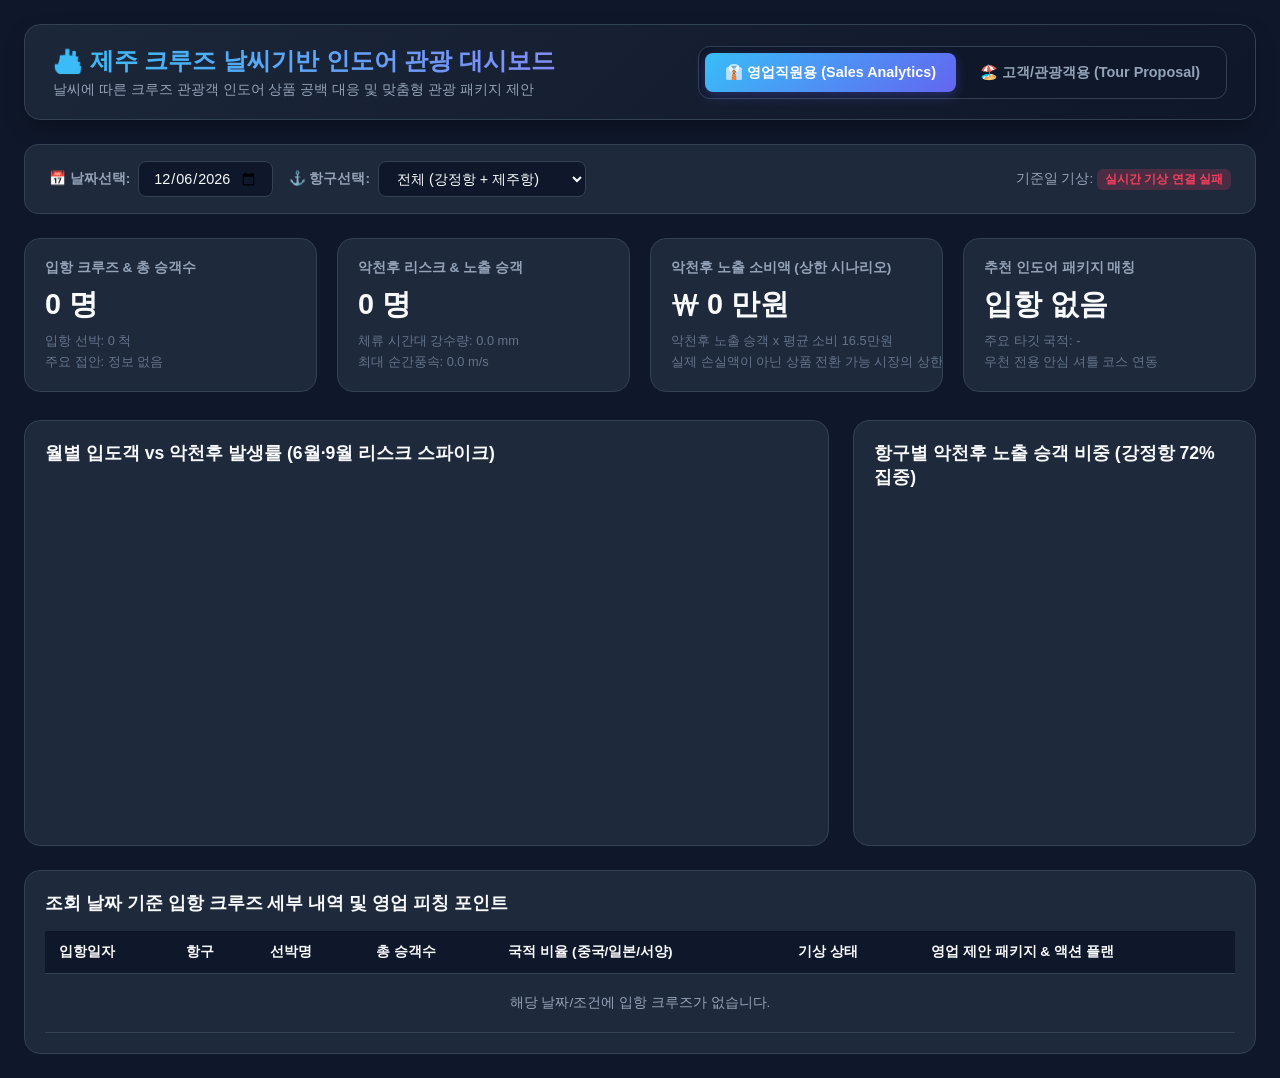
==== commit 6efe0448: "Use today's date and live Jeju weather" ====
--- a/docs/jeju-cruise/index.html
+++ b/docs/jeju-cruise/index.html
@@ -452,7 +452,7 @@
     <div class="filter-bar">
         <div class="filter-group">
             <label for="date-picker">📅 날짜선택:</label>
-            <input type="date" id="date-picker" class="filter-input" value="2024-06-25" min="2024-01-01" max="2026-09-14" onchange="handleDateChange()">
+            <input type="date" id="date-picker" class="filter-input" min="2024-01-01" onchange="handleDateChange()">
         </div>
         <div class="filter-group">
             <label for="port-select">⚓ 항구선택:</label>
@@ -648,7 +648,25 @@
         let monthlyChartInstance = null;
         let portChartInstance = null;
 
+        const WEATHER_LOCATIONS = [
+            { port: '제주항', latitude: 33.5167, longitude: 126.5110 },
+            { port: '강정항', latitude: 33.2270, longitude: 126.4750 }
+        ];
+
+        function getTodayInKorea() {
+            return new Intl.DateTimeFormat('sv-SE', {
+                timeZone: 'Asia/Seoul',
+                year: 'numeric',
+                month: '2-digit',
+                day: '2-digit'
+            }).format(new Date());
+        }
+
         function initDashboard() {
+            const datePicker = document.getElementById('date-picker');
+            const todayInKorea = getTodayInKorea();
+            datePicker.value = todayInKorea;
+            datePicker.max = todayInKorea;
             renderCharts();
             handleDateChange();
         }
@@ -668,7 +686,7 @@
             }
         }
 
-        function handleDateChange() {
+        async function handleDateChange() {
             const selectedDate = document.getElementById('date-picker').value;
             const selectedPort = document.getElementById('port-select').value;
 
@@ -681,6 +699,55 @@
 
             updateKPIs(displayRecords, selectedDate);
             updateSalesTable(displayRecords);
+
+            if(selectedDate === getTodayInKorea()) {
+                await updateLiveWeather(selectedPort);
+            }
+        }
+
+        async function updateLiveWeather(selectedPort) {
+            const weatherStatus = document.getElementById('weather-status');
+            weatherStatus.innerHTML = '<span class="badge badge-warning">실시간 기상 불러오는 중...</span>';
+
+            const locations = selectedPort === 'ALL'
+                ? WEATHER_LOCATIONS
+                : WEATHER_LOCATIONS.filter(location => location.port === selectedPort);
+
+            try {
+                const weatherResults = await Promise.all(locations.map(async location => {
+                    const params = new URLSearchParams({
+                        latitude: location.latitude,
+                        longitude: location.longitude,
+                        current: 'temperature_2m,precipitation,wind_speed_10m,wind_gusts_10m',
+                        wind_speed_unit: 'ms',
+                        timezone: 'Asia/Seoul'
+                    });
+                    const response = await fetch('https://api.open-meteo.com/v1/forecast?' + params);
+                    if(!response.ok) throw new Error('Weather API response error');
+                    const data = await response.json();
+                    return { port: location.port, ...data.current };
+                }));
+
+                const maxRain = Math.max(...weatherResults.map(weather => weather.precipitation || 0));
+                const maxWind = Math.max(...weatherResults.map(weather => weather.wind_gusts_10m || weather.wind_speed_10m || 0));
+                const temperatures = weatherResults.map(weather => weather.temperature_2m).filter(Number.isFinite);
+                const averageTemperature = temperatures.length
+                    ? temperatures.reduce((sum, value) => sum + value, 0) / temperatures.length
+                    : 0;
+                const isBad = maxRain >= 1.0 || maxWind >= 10.0;
+                const locationLabel = selectedPort === 'ALL' ? '제주항·강정항' : selectedPort;
+
+                weatherStatus.innerHTML = isBad
+                    ? '<span class="badge badge-danger">실시간 위험 · ' + locationLabel + ' (강수 ' + maxRain.toFixed(1) + 'mm / 돌풍 ' + maxWind.toFixed(1) + 'm/s)</span>'
+                    : '<span class="badge badge-success">실시간 쾌적 · ' + locationLabel + ' (' + averageTemperature.toFixed(1) + '°C / 돌풍 ' + maxWind.toFixed(1) + 'm/s)</span>';
+                document.getElementById('kpi-rain-info').innerText = '실시간 강수량: ' + maxRain.toFixed(1) + ' mm';
+                document.getElementById('kpi-wind-info').innerText = '실시간 최대 돌풍: ' + maxWind.toFixed(1) + ' m/s';
+                document.getElementById('kpi-package-recommend').innerText = isBad
+                    ? 'Rain-Free 웰니스 & 쇼핑'
+                    : '자연경관 & 숏폼 투어';
+            } catch(error) {
+                weatherStatus.innerHTML = '<span class="badge badge-danger">실시간 기상 연결 실패</span>';
+            }
         }
 
         function updateKPIs(records, selectedDate) {
